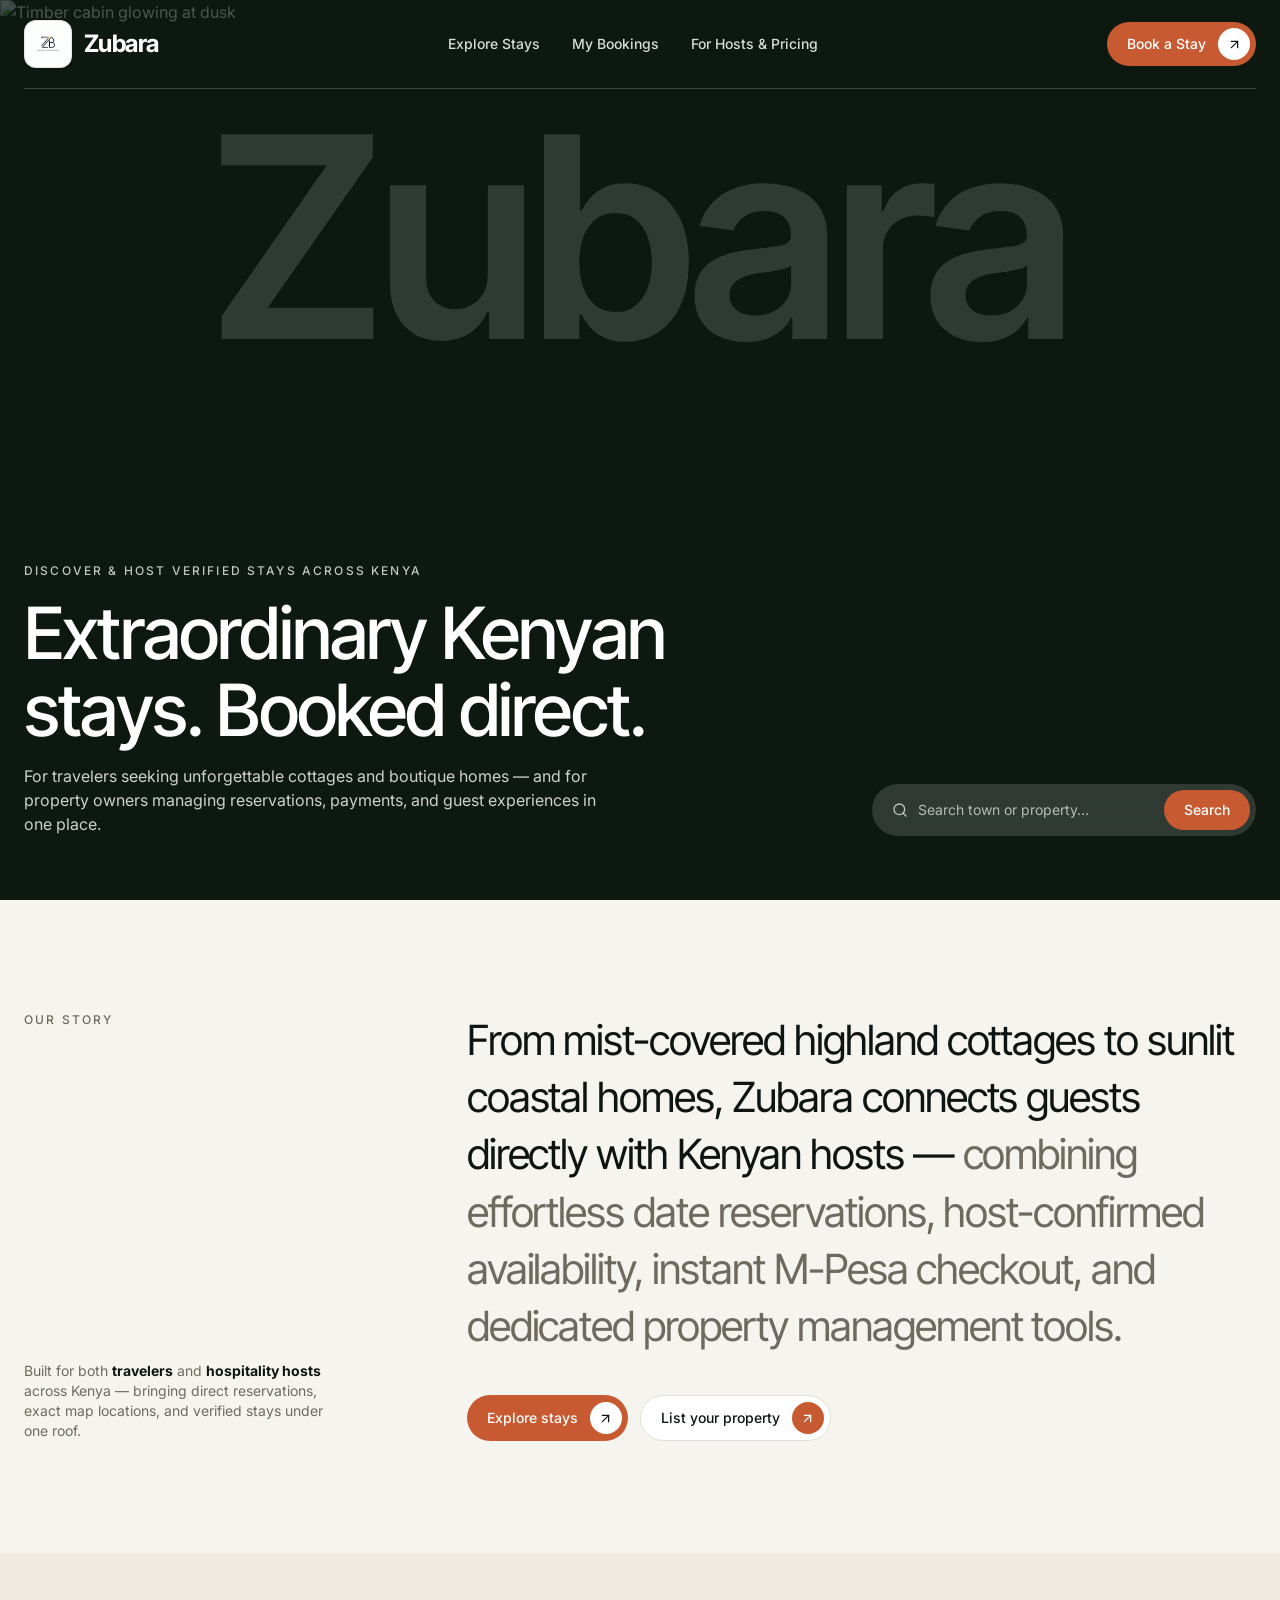
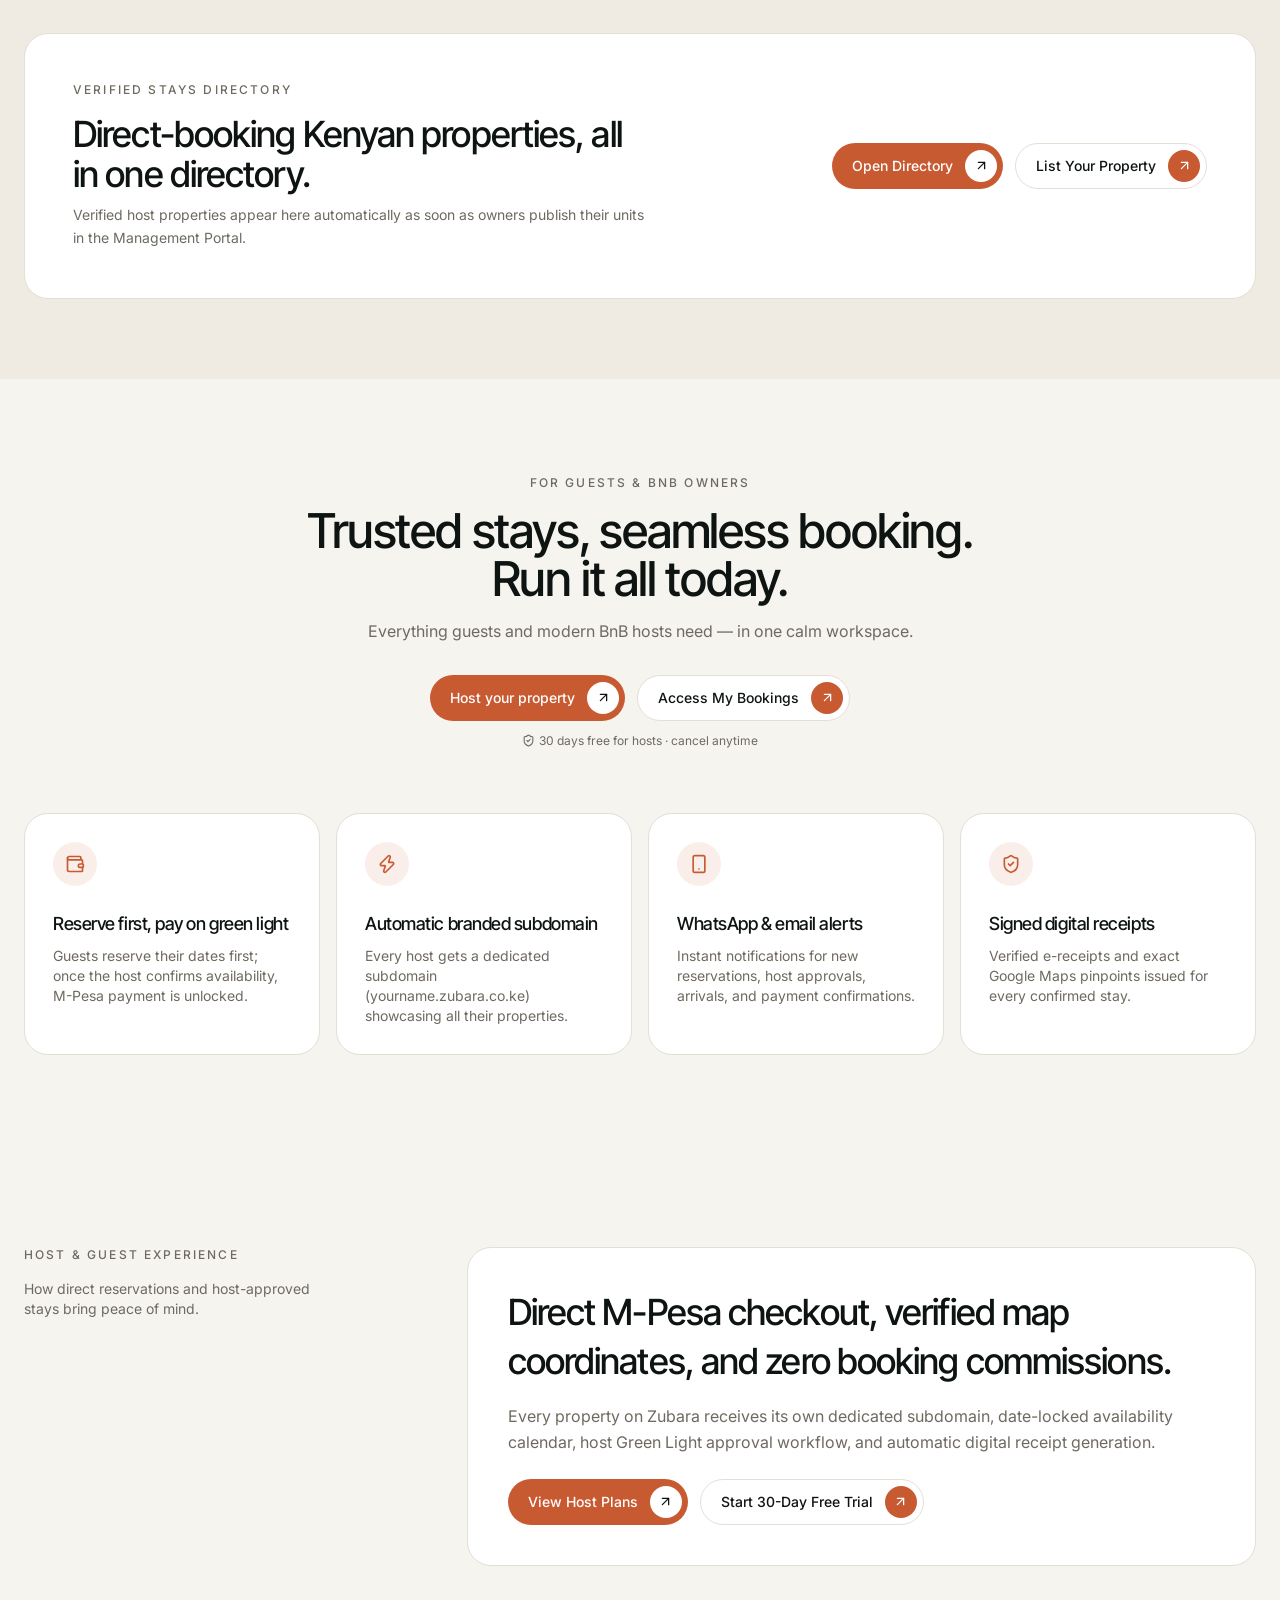
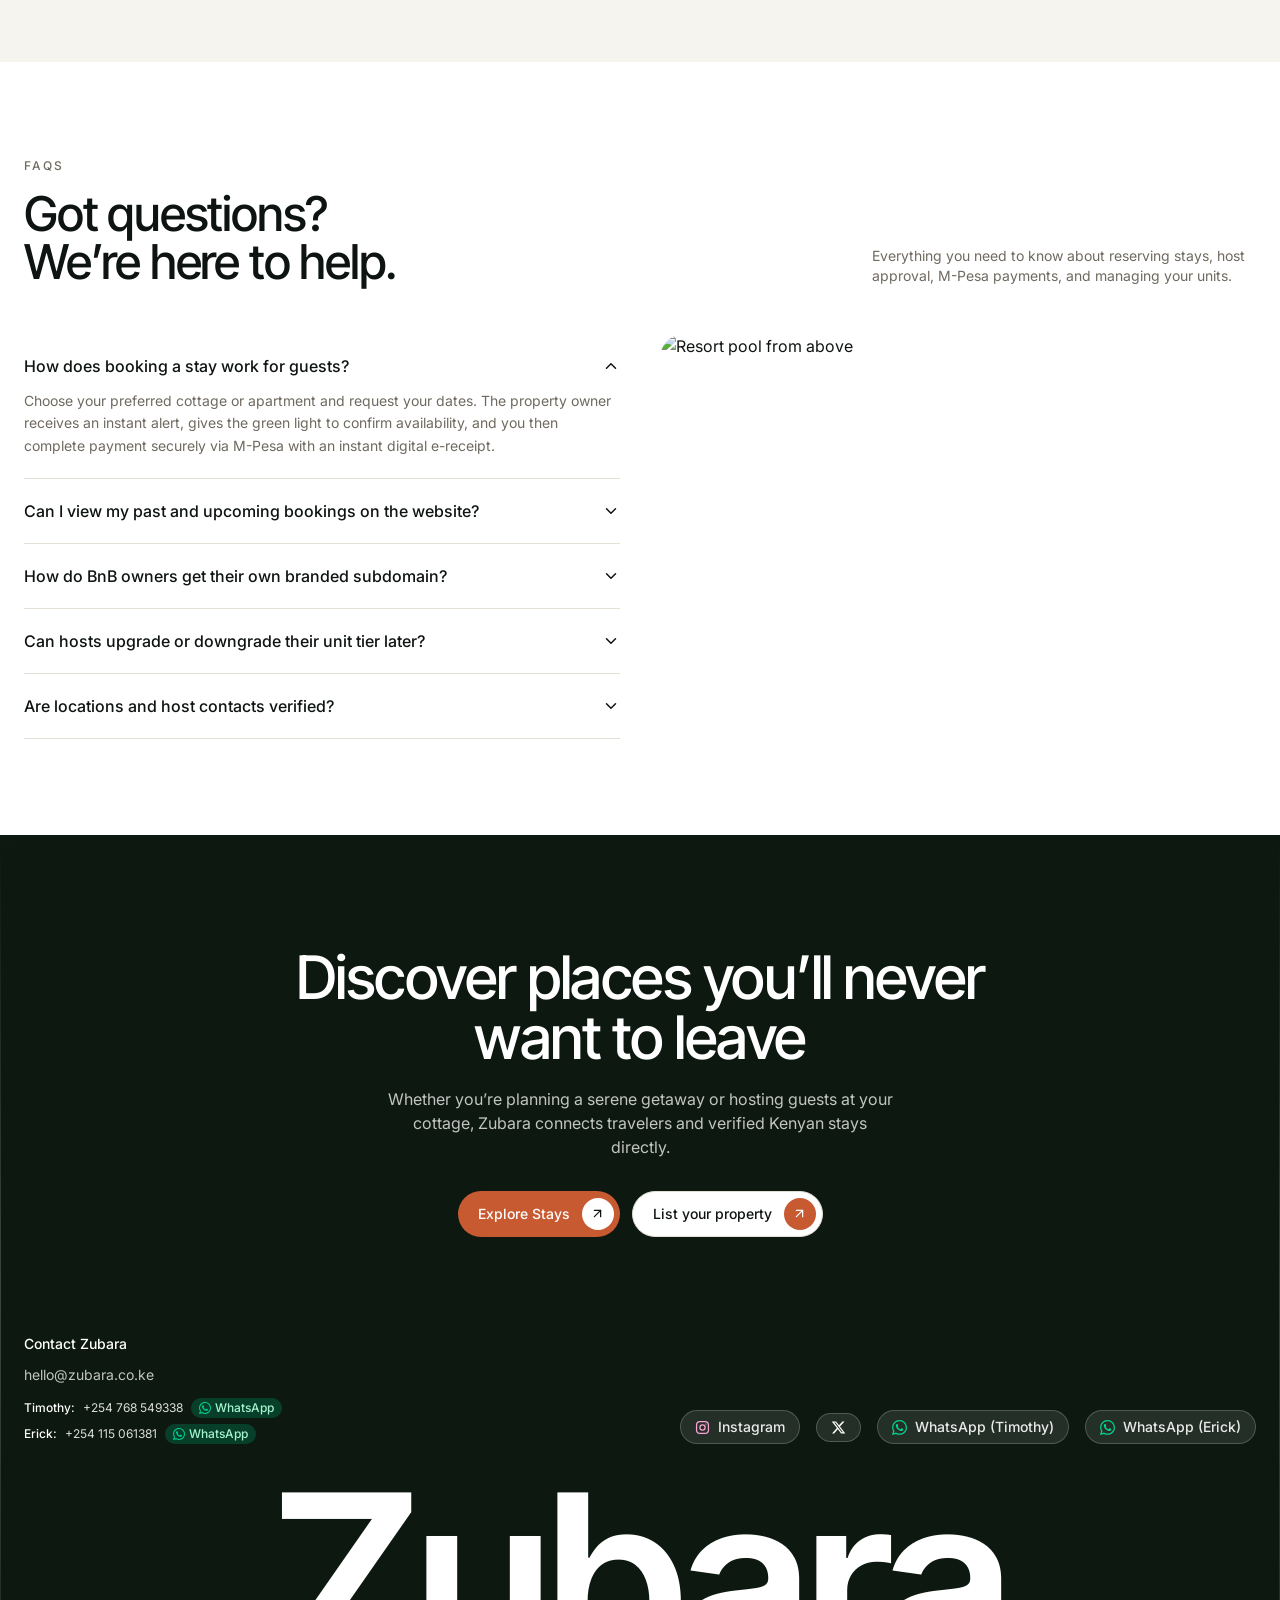
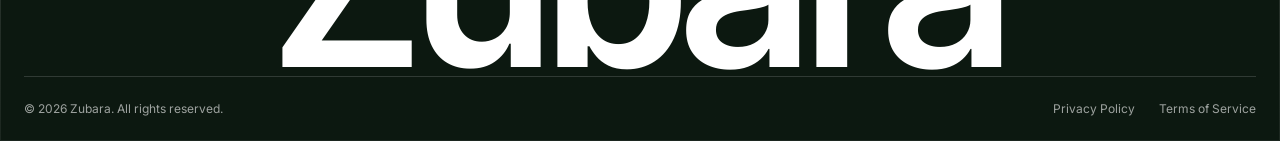
==== directory/index.html @ 85de8c10 "chore(deploy): add email OTP password reset flow" ====
<!doctype html>
<html lang="en">
  <head>
    <meta charset="UTF-8" />
    <meta name="viewport" content="width=device-width, initial-scale=1.0" />
    <title>Kenyan Stays Directory — Verified Direct-Booking BnBs on Zubara</title>
    <meta name="description" content="Browse verified cottages, villas, and serviced apartments across Kenya and book directly with hosts via M-Pesa." />
    <link rel="canonical" href="https://zubara.co.ke/directory" />
    <meta property="og:type" content="website" />
    <meta property="og:site_name" content="Zubara" />
    <meta property="og:title" content="Kenyan Stays Directory — Verified Direct-Booking BnBs on Zubara" />
    <meta property="og:description" content="Browse verified cottages, villas, and serviced apartments across Kenya and book directly with hosts via M-Pesa." />
    <meta property="og:url" content="https://zubara.co.ke/directory" />
    <meta property="og:image" content="https://zubara.co.ke/zubara-logo.jpg" />
    <meta name="twitter:card" content="summary_large_image" />
    <meta name="twitter:title" content="Kenyan Stays Directory — Verified Direct-Booking BnBs on Zubara" />
    <meta name="twitter:description" content="Browse verified cottages, villas, and serviced apartments across Kenya and book directly with hosts via M-Pesa." />
    <meta name="twitter:image" content="https://zubara.co.ke/zubara-logo.jpg" />
    <script type="application/ld+json">{"@context":"https://schema.org","@graph":[{"@type":"Organization","@id":"https://zubara.co.ke/#organization","name":"Zubara","url":"https://zubara.co.ke","logo":"https://zubara.co.ke/zubara-logo.jpg","email":"hello@zubara.co.ke","areaServed":{"@type":"Country","name":"Kenya"},"sameAs":["https://www.instagram.com/zubaraproperty/","https://x.com/zubaraproperty"]},{"@type":"SoftwareApplication","name":"Zubara","applicationCategory":"BusinessApplication","operatingSystem":"Web","url":"https://zubara.co.ke","description":"Direct-booking website builder, M-Pesa payment reconciliation, and property management platform for Kenyan BnBs and short-stay hosts.","offers":{"@type":"Offer","priceCurrency":"KES","price":"0","description":"30-day free trial; unit-banded KES subscriptions thereafter."}}]}</script>
    <link rel="icon" type="image/svg+xml" href="/favicon.svg?v=3" />
    <link rel="icon" type="image/jpeg" href="/zubara-logo.jpg?v=3" />
    <link rel="shortcut icon" href="/favicon.ico?v=3" />
    <link rel="apple-touch-icon" href="/zubara-logo.jpg?v=3" />
    <script type="module" crossorigin src="/assets/index-CfBrZChF.js"></script>
    <link rel="stylesheet" crossorigin href="/assets/index-BLuEWuDk.css">
  </head>
  <body>
    <div id="root"><link rel="preload" as="image" href="https://images.unsplash.com/photo-1771526087519-ae6e37449c20?auto=format&amp;fit=crop&amp;w=1400&amp;q=80"/><div><header class="sticky top-0 z-30 border-b border-line bg-paper/95 backdrop-blur"><div class="mx-auto flex max-w-7xl items-center justify-between gap-3 px-4 py-3.5 sm:px-6 sm:py-5"><button class="flex shrink-0 items-center gap-2.5 sm:gap-3 whitespace-nowrap font-display font-bold tracking-tight text-ink"><img src="[data-uri]" alt="Zubara" class="h-9 w-9 sm:h-12 sm:w-12 shrink-0 rounded-xl border border-black/10 bg-white object-contain p-0.5 sm:p-1 shadow-sm"/><span class="text-lg sm:text-2xl font-bold tracking-tight">Zubara</span></button><nav class="hidden md:flex items-center gap-8 text-sm font-medium"><button class="opacity-85 transition hover:opacity-100">Explore Stays</button><button class="opacity-85 transition hover:opacity-100">My Bookings</button><button class="opacity-85 transition hover:opacity-100">For Hosts &amp; Pricing</button></nav><div class="flex items-center gap-2"><button class="group inline-flex shrink-0 items-center gap-2.5 whitespace-nowrap rounded-full py-1.5 pl-4 pr-1.5 text-xs font-medium transition hover:-translate-y-0.5 hover:shadow-lg sm:gap-3 sm:pl-5 sm:text-sm bg-clay text-white ">Book a Stay<span class="grid size-7 shrink-0 place-items-center rounded-full transition group-hover:rotate-45 sm:size-8 bg-white text-ink"><svg xmlns="http://www.w3.org/2000/svg" width="15" height="15" viewBox="0 0 24 24" fill="none" stroke="currentColor" stroke-width="2" stroke-linecap="round" stroke-linejoin="round" class="lucide lucide-arrow-up-right" aria-hidden="true"><path d="M7 7h10v10"></path><path d="M7 17 17 7"></path></svg></span></button><button type="button" aria-label="Open navigation menu" aria-expanded="false" class="grid size-9 place-items-center rounded-full border transition md:hidden border-line bg-white text-ink"><svg xmlns="http://www.w3.org/2000/svg" width="18" height="18" viewBox="0 0 24 24" fill="none" stroke="currentColor" stroke-width="2" stroke-linecap="round" stroke-linejoin="round" class="lucide lucide-menu" aria-hidden="true"><path d="M4 5h16"></path><path d="M4 12h16"></path><path d="M4 19h16"></path></svg></button></div></div></header><section class="mx-auto max-w-7xl px-4 pb-10 pt-10 sm:px-6 sm:pt-16"><p class="mb-3 sm:mb-4 text-[11px] sm:text-xs font-medium uppercase tracking-[0.18em] text-muted ">Directory</p><div class="flex flex-col justify-between gap-4 sm:gap-6 md:flex-row md:items-end"><h1 class="text-3xl font-medium sm:text-5xl md:text-6xl">Verified stays<br/>across Kenya</h1><p class="max-w-sm text-sm text-muted">Browse verified cottages, villas, and apartments. Reserve your dates, get the host’s green light, and pay directly via M-Pesa.</p></div><div class="mt-8 sm:mt-10 flex flex-col gap-3 rounded-2xl border border-line bg-white p-3 md:flex-row md:items-center md:rounded-full md:p-2"><div class="flex flex-1 items-center gap-2 px-2 sm:px-4"><svg xmlns="http://www.w3.org/2000/svg" width="16" height="16" viewBox="0 0 24 24" fill="none" stroke="currentColor" stroke-width="2" stroke-linecap="round" stroke-linejoin="round" class="lucide lucide-search shrink-0 text-muted" aria-hidden="true"><path d="m21 21-4.34-4.34"></path><circle cx="11" cy="11" r="8"></circle></svg><input placeholder="Search by property name or town…" class="w-full py-1.5 text-sm focus:outline-none" value=""/></div><div class="flex flex-wrap gap-1.5 border-t border-line pt-2.5 md:border-t-0 md:pt-0"><button class="rounded-full px-3.5 py-1.5 text-xs sm:text-sm transition bg-ink text-white">All</button><button class="rounded-full px-3.5 py-1.5 text-xs sm:text-sm transition bg-sand/50 hover:bg-sand">Coast</button><button class="rounded-full px-3.5 py-1.5 text-xs sm:text-sm transition bg-sand/50 hover:bg-sand">Mountain</button><button class="rounded-full px-3.5 py-1.5 text-xs sm:text-sm transition bg-sand/50 hover:bg-sand">City</button><button class="rounded-full px-3.5 py-1.5 text-xs sm:text-sm transition bg-sand/50 hover:bg-sand">Lake</button></div></div><p class="mt-6 sm:mt-8 text-sm text-muted">Loading verified properties…</p><div class="mt-4 grid gap-x-5 gap-y-8 sm:grid-cols-2 lg:grid-cols-4"></div></section><div class="mt-12 sm:mt-16"><footer class="relative overflow-hidden bg-forest text-white"><img src="https://images.unsplash.com/photo-1771526087519-ae6e37449c20?auto=format&amp;fit=crop&amp;w=1400&amp;q=80" alt="" class="absolute inset-0 size-full object-cover opacity-45"/><div class="absolute inset-0 bg-gradient-to-b from-forest via-forest/40 to-forest/80"></div><div class="relative mx-auto max-w-7xl px-4 pt-16 sm:px-6 sm:pt-28"><div class="mx-auto max-w-3xl text-center"><h2 class="text-3xl font-medium sm:text-4xl md:text-6xl">Discover places you’ll never want to leave</h2><p class="mx-auto mt-4 sm:mt-5 max-w-lg text-sm sm:text-base text-white/75">Whether you’re planning a serene getaway or hosting guests at your cottage, Zubara connects travelers and verified Kenyan stays directly.</p><div class="mt-7 sm:mt-8 flex flex-wrap justify-center gap-3"><button class="group inline-flex shrink-0 items-center gap-2.5 whitespace-nowrap rounded-full py-1.5 pl-4 pr-1.5 text-xs font-medium transition hover:-translate-y-0.5 hover:shadow-lg sm:gap-3 sm:pl-5 sm:text-sm bg-clay text-white ">Explore Stays<span class="grid size-7 shrink-0 place-items-center rounded-full transition group-hover:rotate-45 sm:size-8 bg-white text-ink"><svg xmlns="http://www.w3.org/2000/svg" width="15" height="15" viewBox="0 0 24 24" fill="none" stroke="currentColor" stroke-width="2" stroke-linecap="round" stroke-linejoin="round" class="lucide lucide-arrow-up-right" aria-hidden="true"><path d="M7 7h10v10"></path><path d="M7 17 17 7"></path></svg></span></button><button class="group inline-flex shrink-0 items-center gap-2.5 whitespace-nowrap rounded-full py-1.5 pl-4 pr-1.5 text-xs font-medium transition hover:-translate-y-0.5 hover:shadow-lg sm:gap-3 sm:pl-5 sm:text-sm bg-white text-ink border border-line ">List your property<span class="grid size-7 shrink-0 place-items-center rounded-full transition group-hover:rotate-45 sm:size-8 bg-clay text-white"><svg xmlns="http://www.w3.org/2000/svg" width="15" height="15" viewBox="0 0 24 24" fill="none" stroke="currentColor" stroke-width="2" stroke-linecap="round" stroke-linejoin="round" class="lucide lucide-arrow-up-right" aria-hidden="true"><path d="M7 7h10v10"></path><path d="M7 17 17 7"></path></svg></span></button></div></div><div class="relative z-10 mt-14 sm:mt-24 flex flex-col justify-between gap-6 text-sm text-white/75 md:flex-row md:items-end"><div class="space-y-2 leading-relaxed"><p class="font-medium text-white">Contact Zubara</p><p><a href="mailto:hello@zubara.co.ke" class="hover:text-white underline-offset-4 hover:underline">hello@zubara.co.ke</a></p><div class="flex flex-col gap-1.5 pt-1 text-xs text-white/85"><div class="flex flex-wrap items-center gap-2"><span class="font-medium text-white">Timothy:</span><a href="tel:+254768549338" class="hover:text-white underline-offset-4 hover:underline">+254 768 549338</a><a href="https://wa.me/254768549338?text=Hello%20Timothy!%20I%20am%20reaching%20out%20regarding%20Zubara." target="_blank" rel="noopener noreferrer" class="inline-flex items-center gap-1 rounded-full bg-emerald-600/30 px-2 py-0.5 text-xs font-medium text-emerald-200 transition hover:bg-emerald-600 hover:text-white" title="WhatsApp Timothy"><svg width="12" height="12" viewBox="0 0 24 24" fill="currentColor" aria-hidden="true" class="shrink-0 text-emerald-400"><path d="M20.52 3.48A11.82 11.82 0 0 0 12.06 0C5.52 0 .2 5.32.2 11.86c0 2.09.55 4.13 1.59 5.93L0 24l6.37-1.67a11.83 11.83 0 0 0 5.68 1.45h.01c6.54 0 11.86-5.32 11.86-11.86 0-3.17-1.23-6.15-3.4-8.44ZM12.06 21.78h-.01a9.86 9.86 0 0 1-5.03-1.38l-.36-.21-3.78.99 1.01-3.68-.24-.38a9.84 9.84 0 0 1-1.51-5.26C2.14 6.42 6.59 1.97 12.06 1.97c2.65 0 5.14 1.03 7.01 2.9a9.84 9.84 0 0 1 2.9 7.01c0 5.46-4.45 9.9-9.91 9.9Zm5.43-7.42c-.3-.15-1.76-.87-2.03-.97-.27-.1-.47-.15-.67.15-.2.3-.77.97-.94 1.17-.17.2-.35.22-.65.07-.3-.15-1.26-.46-2.4-1.48-.89-.79-1.48-1.77-1.66-2.07-.17-.3-.02-.46.13-.61.13-.13.3-.35.45-.52.15-.17.2-.3.3-.5.1-.2.05-.37-.02-.52-.08-.15-.67-1.62-.92-2.21-.24-.58-.49-.5-.67-.51h-.57c-.2 0-.52.07-.79.37-.27.3-1.04 1.02-1.04 2.48s1.07 2.88 1.21 3.08c.15.2 2.1 3.2 5.08 4.49.71.31 1.26.49 1.69.63.71.23 1.36.2 1.87.12.57-.09 1.76-.72 2.01-1.41.25-.69.25-1.29.17-1.41-.07-.12-.27-.2-.57-.35Z"></path></svg>WhatsApp</a></div><div class="flex flex-wrap items-center gap-2"><span class="font-medium text-white">Erick:</span><a href="tel:+254115061381" class="hover:text-white underline-offset-4 hover:underline">+254 115 061381</a><a href="https://wa.me/254115061381?text=Hello%20Erick!%20I%20am%20reaching%20out%20regarding%20Zubara." target="_blank" rel="noopener noreferrer" class="inline-flex items-center gap-1 rounded-full bg-emerald-600/30 px-2 py-0.5 text-xs font-medium text-emerald-200 transition hover:bg-emerald-600 hover:text-white" title="WhatsApp Erick"><svg width="12" height="12" viewBox="0 0 24 24" fill="currentColor" aria-hidden="true" class="shrink-0 text-emerald-400"><path d="M20.52 3.48A11.82 11.82 0 0 0 12.06 0C5.52 0 .2 5.32.2 11.86c0 2.09.55 4.13 1.59 5.93L0 24l6.37-1.67a11.83 11.83 0 0 0 5.68 1.45h.01c6.54 0 11.86-5.32 11.86-11.86 0-3.17-1.23-6.15-3.4-8.44ZM12.06 21.78h-.01a9.86 9.86 0 0 1-5.03-1.38l-.36-.21-3.78.99 1.01-3.68-.24-.38a9.84 9.84 0 0 1-1.51-5.26C2.14 6.42 6.59 1.97 12.06 1.97c2.65 0 5.14 1.03 7.01 2.9a9.84 9.84 0 0 1 2.9 7.01c0 5.46-4.45 9.9-9.91 9.9Zm5.43-7.42c-.3-.15-1.76-.87-2.03-.97-.27-.1-.47-.15-.67.15-.2.3-.77.97-.94 1.17-.17.2-.35.22-.65.07-.3-.15-1.26-.46-2.4-1.48-.89-.79-1.48-1.77-1.66-2.07-.17-.3-.02-.46.13-.61.13-.13.3-.35.45-.52.15-.17.2-.3.3-.5.1-.2.05-.37-.02-.52-.08-.15-.67-1.62-.92-2.21-.24-.58-.49-.5-.67-.51h-.57c-.2 0-.52.07-.79.37-.27.3-1.04 1.02-1.04 2.48s1.07 2.88 1.21 3.08c.15.2 2.1 3.2 5.08 4.49.71.31 1.26.49 1.69.63.71.23 1.36.2 1.87.12.57-.09 1.76-.72 2.01-1.41.25-.69.25-1.29.17-1.41-.07-.12-.27-.2-.57-.35Z"></path></svg>WhatsApp</a></div></div></div><div class="flex flex-wrap items-center gap-2.5 sm:gap-4"><a href="https://www.instagram.com/zubaraproperty/" target="_blank" rel="noopener noreferrer" aria-label="Instagram" title="Instagram" class="relative z-10 inline-flex cursor-pointer items-center gap-2 rounded-full border border-white/20 bg-white/10 px-3.5 py-1.5 text-xs sm:text-sm font-medium text-white/90 transition hover:border-white/40 hover:bg-white/20 hover:text-white"><svg width="15" height="15" viewBox="0 0 24 24" fill="none" stroke="currentColor" stroke-width="2" stroke-linecap="round" stroke-linejoin="round" aria-hidden="true" class="shrink-0 text-pink-300"><rect x="2.5" y="2.5" width="19" height="19" rx="5.5"></rect><circle cx="12" cy="12" r="4.2"></circle><circle cx="17.5" cy="6.5" r="1" fill="currentColor" stroke="none"></circle></svg>Instagram</a><a href="https://x.com/zubaraBNB" target="_blank" rel="noopener noreferrer" aria-label="X" title="X" class="relative z-10 inline-flex cursor-pointer items-center gap-2 rounded-full border border-white/20 bg-white/10 px-3.5 py-1.5 text-xs sm:text-sm font-medium text-white/90 transition hover:border-white/40 hover:bg-white/20 hover:text-white"><svg width="15" height="15" viewBox="0 0 24 24" fill="currentColor" aria-hidden="true" class="shrink-0 text-white"><path d="M18.244 2.25h3.308l-7.227 8.26 8.502 11.24H16.17l-5.214-6.817L4.99 21.75H1.68l7.73-8.835L1.254 2.25H8.08l4.713 6.231zm-1.161 17.52h1.833L7.084 4.126H5.117z"></path></svg></a><a href="https://wa.me/254768549338?text=Hello%20Timothy!%20I%20would%20like%20to%20enquire%20about%20Zubara%20stays%20and%20property%20management%20services." target="_blank" rel="noopener noreferrer" aria-label="WhatsApp (Timothy)" title="WhatsApp (Timothy)" class="relative z-10 inline-flex cursor-pointer items-center gap-2 rounded-full border border-white/20 bg-white/10 px-3.5 py-1.5 text-xs sm:text-sm font-medium text-white/90 transition hover:border-white/40 hover:bg-white/20 hover:text-white"><svg width="15" height="15" viewBox="0 0 24 24" fill="currentColor" aria-hidden="true" class="shrink-0 text-emerald-400"><path d="M20.52 3.48A11.82 11.82 0 0 0 12.06 0C5.52 0 .2 5.32.2 11.86c0 2.09.55 4.13 1.59 5.93L0 24l6.37-1.67a11.83 11.83 0 0 0 5.68 1.45h.01c6.54 0 11.86-5.32 11.86-11.86 0-3.17-1.23-6.15-3.4-8.44ZM12.06 21.78h-.01a9.86 9.86 0 0 1-5.03-1.38l-.36-.21-3.78.99 1.01-3.68-.24-.38a9.84 9.84 0 0 1-1.51-5.26C2.14 6.42 6.59 1.97 12.06 1.97c2.65 0 5.14 1.03 7.01 2.9a9.84 9.84 0 0 1 2.9 7.01c0 5.46-4.45 9.9-9.91 9.9Zm5.43-7.42c-.3-.15-1.76-.87-2.03-.97-.27-.1-.47-.15-.67.15-.2.3-.77.97-.94 1.17-.17.2-.35.22-.65.07-.3-.15-1.26-.46-2.4-1.48-.89-.79-1.48-1.77-1.66-2.07-.17-.3-.02-.46.13-.61.13-.13.3-.35.45-.52.15-.17.2-.3.3-.5.1-.2.05-.37-.02-.52-.08-.15-.67-1.62-.92-2.21-.24-.58-.49-.5-.67-.51h-.57c-.2 0-.52.07-.79.37-.27.3-1.04 1.02-1.04 2.48s1.07 2.88 1.21 3.08c.15.2 2.1 3.2 5.08 4.49.71.31 1.26.49 1.69.63.71.23 1.36.2 1.87.12.57-.09 1.76-.72 2.01-1.41.25-.69.25-1.29.17-1.41-.07-.12-.27-.2-.57-.35Z"></path></svg>WhatsApp (Timothy)</a><a href="https://wa.me/254115061381?text=Hello%20Erick!%20I%20would%20like%20to%20enquire%20about%20Zubara%20stays%20and%20property%20management%20services." target="_blank" rel="noopener noreferrer" aria-label="WhatsApp (Erick)" title="WhatsApp (Erick)" class="relative z-10 inline-flex cursor-pointer items-center gap-2 rounded-full border border-white/20 bg-white/10 px-3.5 py-1.5 text-xs sm:text-sm font-medium text-white/90 transition hover:border-white/40 hover:bg-white/20 hover:text-white"><svg width="15" height="15" viewBox="0 0 24 24" fill="currentColor" aria-hidden="true" class="shrink-0 text-emerald-400"><path d="M20.52 3.48A11.82 11.82 0 0 0 12.06 0C5.52 0 .2 5.32.2 11.86c0 2.09.55 4.13 1.59 5.93L0 24l6.37-1.67a11.83 11.83 0 0 0 5.68 1.45h.01c6.54 0 11.86-5.32 11.86-11.86 0-3.17-1.23-6.15-3.4-8.44ZM12.06 21.78h-.01a9.86 9.86 0 0 1-5.03-1.38l-.36-.21-3.78.99 1.01-3.68-.24-.38a9.84 9.84 0 0 1-1.51-5.26C2.14 6.42 6.59 1.97 12.06 1.97c2.65 0 5.14 1.03 7.01 2.9a9.84 9.84 0 0 1 2.9 7.01c0 5.46-4.45 9.9-9.91 9.9Zm5.43-7.42c-.3-.15-1.76-.87-2.03-.97-.27-.1-.47-.15-.67.15-.2.3-.77.97-.94 1.17-.17.2-.35.22-.65.07-.3-.15-1.26-.46-2.4-1.48-.89-.79-1.48-1.77-1.66-2.07-.17-.3-.02-.46.13-.61.13-.13.3-.35.45-.52.15-.17.2-.3.3-.5.1-.2.05-.37-.02-.52-.08-.15-.67-1.62-.92-2.21-.24-.58-.49-.5-.67-.51h-.57c-.2 0-.52.07-.79.37-.27.3-1.04 1.02-1.04 2.48s1.07 2.88 1.21 3.08c.15.2 2.1 3.2 5.08 4.49.71.31 1.26.49 1.69.63.71.23 1.36.2 1.87.12.57-.09 1.76-.72 2.01-1.41.25-.69.25-1.29.17-1.41-.07-.12-.27-.2-.57-.35Z"></path></svg>WhatsApp (Erick)</a></div></div><p aria-hidden="true" class="pointer-events-none mt-8 sm:mt-10 select-none whitespace-nowrap text-center font-display text-[19vw] font-semibold leading-[0.8] tracking-[-0.06em] lg:text-[15rem]">Zubara</p><div class="relative z-10 flex flex-col justify-between gap-3 border-t border-white/15 py-6 text-xs text-white/60 md:flex-row"><span>© 2026 <!-- -->Zubara<!-- -->. All rights reserved.</span><span class="flex gap-6"><button class="hover:text-white underline-offset-4 hover:underline">Privacy Policy</button><button class="hover:text-white underline-offset-4 hover:underline">Terms of Service</button></span></div></div></footer></div></div></div>
  </body>
</html>
---- assets/index-BLuEWuDk.css ----
@import "https://fonts.googleapis.com/css2?family=Inter+Tight:wght@400;500;600;700&family=Inter:wght@400;500;600&family=JetBrains+Mono:wght@500&display=swap";@layer components;@layer properties{@supports (((-webkit-hyphens:none)) and (not (margin-trim:inline))) or ((-moz-orient:inline) and (not (color:rgb(from red r g b)))){*,:before,:after,::backdrop{--tw-translate-x:0;--tw-translate-y:0;--tw-translate-z:0;--tw-rotate-x:initial;--tw-rotate-y:initial;--tw-rotate-z:initial;--tw-skew-x:initial;--tw-skew-y:initial;--tw-pan-x:initial;--tw-pan-y:initial;--tw-pinch-zoom:initial;--tw-space-y-reverse:0;--tw-divide-y-reverse:0;--tw-border-style:solid;--tw-gradient-position:initial;--tw-gradient-from:#0000;--tw-gradient-via:#0000;--tw-gradient-to:#0000;--tw-gradient-stops:initial;--tw-gradient-via-stops:initial;--tw-gradient-from-position:0%;--tw-gradient-via-position:50%;--tw-gradient-to-position:100%;--tw-leading:initial;--tw-font-weight:initial;--tw-tracking:initial;--tw-shadow:0 0 #0000;--tw-shadow-color:initial;--tw-shadow-alpha:100%;--tw-inset-shadow:0 0 #0000;--tw-inset-shadow-color:initial;--tw-inset-shadow-alpha:100%;--tw-ring-color:initial;--tw-ring-shadow:0 0 #0000;--tw-inset-ring-color:initial;--tw-inset-ring-shadow:0 0 #0000;--tw-ring-inset:initial;--tw-ring-offset-width:0px;--tw-ring-offset-color:#fff;--tw-ring-offset-shadow:0 0 #0000;--tw-blur:initial;--tw-brightness:initial;--tw-contrast:initial;--tw-grayscale:initial;--tw-hue-rotate:initial;--tw-invert:initial;--tw-opacity:initial;--tw-saturate:initial;--tw-sepia:initial;--tw-drop-shadow:initial;--tw-drop-shadow-color:initial;--tw-drop-shadow-alpha:100%;--tw-drop-shadow-size:initial;--tw-backdrop-blur:initial;--tw-backdrop-brightness:initial;--tw-backdrop-contrast:initial;--tw-backdrop-grayscale:initial;--tw-backdrop-hue-rotate:initial;--tw-backdrop-invert:initial;--tw-backdrop-opacity:initial;--tw-backdrop-saturate:initial;--tw-backdrop-sepia:initial;--tw-duration:initial;--tw-ease:initial;--tw-scale-x:1;--tw-scale-y:1;--tw-scale-z:1}}}@layer theme{:root,:host{--font-sans:"Inter", ui-sans-serif, system-ui, sans-serif;--font-mono:"JetBrains Mono", ui-monospace, monospace;--color-emerald-50:oklch(97.9% .021 166.113);--color-emerald-100:oklch(95% .052 163.051);--color-emerald-200:oklch(90.5% .093 164.15);--color-emerald-300:oklch(84.5% .143 164.978);--color-emerald-400:oklch(76.5% .177 163.223);--color-emerald-500:oklch(69.6% .17 162.48);--color-emerald-600:oklch(59.6% .145 163.225);--color-emerald-700:oklch(50.8% .118 165.612);--color-emerald-800:oklch(43.2% .095 166.913);--color-emerald-900:oklch(37.8% .077 168.94);--color-pink-300:oklch(82.3% .12 346.018);--color-black:#000;--color-white:#fff;--spacing:.25rem;--container-xs:20rem;--container-sm:24rem;--container-md:28rem;--container-lg:32rem;--container-xl:36rem;--container-2xl:42rem;--container-3xl:48rem;--container-4xl:56rem;--container-6xl:72rem;--container-7xl:80rem;--text-xs:.75rem;--text-xs--line-height:calc(1 / .75);--text-sm:.875rem;--text-sm--line-height:calc(1.25 / .875);--text-base:1rem;--text-base--line-height:calc(1.5 / 1);--text-lg:1.125rem;--text-lg--line-height:calc(1.75 / 1.125);--text-xl:1.25rem;--text-xl--line-height:calc(1.75 / 1.25);--text-2xl:1.5rem;--text-2xl--line-height:calc(2 / 1.5);--text-3xl:1.875rem;--text-3xl--line-height:calc(2.25 / 1.875);--text-4xl:2.25rem;--text-4xl--line-height:calc(2.5 / 2.25);--text-5xl:3rem;--text-5xl--line-height:1;--text-6xl:3.75rem;--text-6xl--line-height:1;--text-7xl:4.5rem;--text-7xl--line-height:1;--font-weight-normal:400;--font-weight-medium:500;--font-weight-semibold:600;--font-weight-bold:700;--tracking-tight:-.025em;--tracking-wider:.05em;--tracking-widest:.1em;--leading-snug:1.375;--leading-relaxed:1.625;--radius-md:.375rem;--radius-xl:.75rem;--radius-2xl:1rem;--radius-3xl:1.5rem;--ease-out:cubic-bezier(0, 0, .2, 1);--animate-spin:spin 1s linear infinite;--blur-xs:4px;--blur-md:12px;--default-transition-duration:.15s;--default-transition-timing-function:cubic-bezier(.4, 0, .2, 1);--default-font-family:var(--font-sans);--default-mono-font-family:var(--font-mono);--font-display:"Inter Tight", "Inter", sans-serif;--color-ink:#0e1411;--color-forest:#0c1810;--color-paper:#f6f4ef;--color-sand:#ece7dd;--color-line:#e4dfd5;--color-muted:#6f6a60;--color-clay:#c85a32;--color-amber:#d4902a}}@layer base{*,:after,:before,::backdrop{box-sizing:border-box;border:0 solid;margin:0;padding:0}::file-selector-button{box-sizing:border-box;border:0 solid;margin:0;padding:0}html,:host{-webkit-text-size-adjust:100%;tab-size:4;line-height:1.5;font-family:var(--default-font-family,ui-sans-serif, system-ui, sans-serif, "Apple Color Emoji", "Segoe UI Emoji", "Segoe UI Symbol", "Noto Color Emoji");font-feature-settings:var(--default-font-feature-settings,normal);font-variation-settings:var(--default-font-variation-settings,normal);-webkit-tap-highlight-color:transparent}hr{height:0;color:inherit;border-top-width:1px}abbr:where([title]){-webkit-text-decoration:underline dotted;text-decoration:underline dotted}h1,h2,h3,h4,h5,h6{font-size:inherit;font-weight:inherit}a{color:inherit;-webkit-text-decoration:inherit;-webkit-text-decoration:inherit;-webkit-text-decoration:inherit;-webkit-text-decoration:inherit;text-decoration:inherit}b,strong{font-weight:bolder}code,kbd,samp,pre{font-family:var(--default-mono-font-family,ui-monospace, SFMono-Regular, Menlo, Monaco, Consolas, "Liberation Mono", "Courier New", monospace);font-feature-settings:var(--default-mono-font-feature-settings,normal);font-variation-settings:var(--default-mono-font-variation-settings,normal);font-size:1em}small{font-size:80%}sub,sup{vertical-align:baseline;font-size:75%;line-height:0;position:relative}sub{bottom:-.25em}sup{top:-.5em}table{text-indent:0;border-color:inherit;border-collapse:collapse}:-moz-focusring{outline:auto}progress{vertical-align:baseline}summary{display:list-item}ol,ul,menu{list-style:none}img,svg,video,canvas,audio,iframe,embed,object{vertical-align:middle;display:block}img,video{max-width:100%;height:auto}button,input,select,optgroup,textarea{font:inherit;font-feature-settings:inherit;font-variation-settings:inherit;letter-spacing:inherit;color:inherit;opacity:1;background-color:#0000;border-radius:0}::file-selector-button{font:inherit;font-feature-settings:inherit;font-variation-settings:inherit;letter-spacing:inherit;color:inherit;opacity:1;background-color:#0000;border-radius:0}:where(select:is([multiple],[size])) optgroup{font-weight:bolder}:where(select:is([multiple],[size])) optgroup option{padding-inline-start:20px}::file-selector-button{margin-inline-end:4px}::placeholder{opacity:1}@supports (not ((-webkit-appearance:-apple-pay-button))) or (contain-intrinsic-size:1px){::placeholder{color:currentColor}@supports (color:color-mix(in lab, red, red)){::placeholder{color:color-mix(in oklab, currentcolor 50%, transparent)}}}textarea{resize:vertical}::-webkit-search-decoration{-webkit-appearance:none}::-webkit-date-and-time-value{min-height:1lh;text-align:inherit}::-webkit-datetime-edit{display:inline-flex}::-webkit-datetime-edit-fields-wrapper{padding:0}::-webkit-datetime-edit{padding-block:0}::-webkit-datetime-edit-year-field{padding-block:0}::-webkit-datetime-edit-month-field{padding-block:0}::-webkit-datetime-edit-day-field{padding-block:0}::-webkit-datetime-edit-hour-field{padding-block:0}::-webkit-datetime-edit-minute-field{padding-block:0}::-webkit-datetime-edit-second-field{padding-block:0}::-webkit-datetime-edit-millisecond-field{padding-block:0}::-webkit-datetime-edit-meridiem-field{padding-block:0}::-webkit-calendar-picker-indicator{line-height:1}:-moz-ui-invalid{box-shadow:none}button,input:where([type=button],[type=reset],[type=submit]){appearance:button}::file-selector-button{appearance:button}::-webkit-inner-spin-button{height:auto}::-webkit-outer-spin-button{height:auto}[hidden]:where(:not([hidden=until-found])){display:none!important}}@layer utilities{.pointer-events-none{pointer-events:none}.absolute{position:absolute}.fixed{position:fixed}.relative{position:relative}.static{position:static}.sticky{position:sticky}.inset-0{inset:calc(var(--spacing) * 0)}.inset-x-0{inset-inline:calc(var(--spacing) * 0)}.inset-x-5{inset-inline:calc(var(--spacing) * 5)}.inset-x-6{inset-inline:calc(var(--spacing) * 6)}.start{inset-inline-start:var(--spacing)}.end{inset-inline-end:var(--spacing)}.top-0{top:calc(var(--spacing) * 0)}.top-1\/2{top:50%}.top-3{top:calc(var(--spacing) * 3)}.top-20{top:calc(var(--spacing) * 20)}.bottom-5{bottom:calc(var(--spacing) * 5)}.left-3{left:calc(var(--spacing) * 3)}.z-10{z-index:10}.z-30{z-index:30}.z-50{z-index:50}.col-span-2{grid-column:span 2/span 2}.row-span-2{grid-row:span 2/span 2}.mx-auto{margin-inline:auto}.my-3{margin-block:calc(var(--spacing) * 3)}.my-5{margin-block:calc(var(--spacing) * 5)}.my-6{margin-block:calc(var(--spacing) * 6)}.-mt-3{margin-top:calc(var(--spacing) * -3)}.mt-0\.5{margin-top:calc(var(--spacing) * .5)}.mt-1{margin-top:calc(var(--spacing) * 1)}.mt-1\.5{margin-top:calc(var(--spacing) * 1.5)}.mt-2{margin-top:calc(var(--spacing) * 2)}.mt-2\.5{margin-top:calc(var(--spacing) * 2.5)}.mt-3{margin-top:calc(var(--spacing) * 3)}.mt-3\.5{margin-top:calc(var(--spacing) * 3.5)}.mt-4{margin-top:calc(var(--spacing) * 4)}.mt-5{margin-top:calc(var(--spacing) * 5)}.mt-6{margin-top:calc(var(--spacing) * 6)}.mt-7{margin-top:calc(var(--spacing) * 7)}.mt-8{margin-top:calc(var(--spacing) * 8)}.mt-10{margin-top:calc(var(--spacing) * 10)}.mt-12{margin-top:calc(var(--spacing) * 12)}.mt-14{margin-top:calc(var(--spacing) * 14)}.mt-auto{margin-top:auto}.mb-1{margin-bottom:calc(var(--spacing) * 1)}.mb-2{margin-bottom:calc(var(--spacing) * 2)}.mb-3{margin-bottom:calc(var(--spacing) * 3)}.mb-4{margin-bottom:calc(var(--spacing) * 4)}.mb-5{margin-bottom:calc(var(--spacing) * 5)}.mb-8{margin-bottom:calc(var(--spacing) * 8)}.mb-10{margin-bottom:calc(var(--spacing) * 10)}.ml-2{margin-left:calc(var(--spacing) * 2)}.ml-3\.5{margin-left:calc(var(--spacing) * 3.5)}.block{display:block}.contents{display:contents}.flex{display:flex}.grid{display:grid}.hidden{display:none}.inline-flex{display:inline-flex}.aspect-\[4\/3\.4\]{aspect-ratio:4/3.4}.aspect-\[4\/4\.2\]{aspect-ratio:4/4.2}.aspect-\[16\/10\]{aspect-ratio:16/10}.aspect-square{aspect-ratio:1}.size-2{width:calc(var(--spacing) * 2);height:calc(var(--spacing) * 2)}.size-4{width:calc(var(--spacing) * 4);height:calc(var(--spacing) * 4)}.size-7{width:calc(var(--spacing) * 7);height:calc(var(--spacing) * 7)}.size-8{width:calc(var(--spacing) * 8);height:calc(var(--spacing) * 8)}.size-9{width:calc(var(--spacing) * 9);height:calc(var(--spacing) * 9)}.size-10{width:calc(var(--spacing) * 10);height:calc(var(--spacing) * 10)}.size-11{width:calc(var(--spacing) * 11);height:calc(var(--spacing) * 11)}.size-20{width:calc(var(--spacing) * 20);height:calc(var(--spacing) * 20)}.size-28{width:calc(var(--spacing) * 28);height:calc(var(--spacing) * 28)}.size-full{width:100%;height:100%}.h-1{height:calc(var(--spacing) * 1)}.h-1\.5{height:calc(var(--spacing) * 1.5)}.h-4{height:calc(var(--spacing) * 4)}.h-6{height:calc(var(--spacing) * 6)}.h-9{height:calc(var(--spacing) * 9)}.h-44{height:calc(var(--spacing) * 44)}.h-64{height:calc(var(--spacing) * 64)}.h-72{height:calc(var(--spacing) * 72)}.h-\[240px\]{height:240px}.h-\[260px\]{height:260px}.h-\[340px\]{height:340px}.h-fit{height:fit-content}.h-full{height:100%}.h-px{height:1px}.min-h-\[540px\]{min-height:540px}.min-h-\[580px\]{min-height:580px}.min-h-screen{min-height:100vh}.w-1\.5{width:calc(var(--spacing) * 1.5)}.w-6{width:calc(var(--spacing) * 6)}.w-9{width:calc(var(--spacing) * 9)}.w-\[92\%\]{width:92%}.w-\[min\(80vw\,300px\)\]{width:min(80vw,300px)}.w-full{width:100%}.max-w-2xl{max-width:var(--container-2xl)}.max-w-3xl{max-width:var(--container-3xl)}.max-w-4xl{max-width:var(--container-4xl)}.max-w-6xl{max-width:var(--container-6xl)}.max-w-7xl{max-width:var(--container-7xl)}.max-w-lg{max-width:var(--container-lg)}.max-w-md{max-width:var(--container-md)}.max-w-sm{max-width:var(--container-sm)}.max-w-xl{max-width:var(--container-xl)}.max-w-xs{max-width:var(--container-xs)}.min-w-0{min-width:calc(var(--spacing) * 0)}.flex-1{flex:1}.shrink-0{flex-shrink:0}.origin-center{transform-origin:50%}.-translate-y-1\/2{--tw-translate-y:calc(calc(1 / 2 * 100%) * -1);translate:var(--tw-translate-x) var(--tw-translate-y)}.rotate-180{rotate:180deg}.transform{transform:var(--tw-rotate-x,) var(--tw-rotate-y,) var(--tw-rotate-z,) var(--tw-skew-x,) var(--tw-skew-y,)}.animate-spin{animation:var(--animate-spin)}.cursor-grab{cursor:grab}.cursor-pointer{cursor:pointer}.touch-pan-y{--tw-pan-y:pan-y;touch-action:var(--tw-pan-x,) var(--tw-pan-y,) var(--tw-pinch-zoom,)}.list-disc{list-style-type:disc}.grid-cols-1{grid-template-columns:repeat(1,minmax(0,1fr))}.grid-cols-2{grid-template-columns:repeat(2,minmax(0,1fr))}.grid-cols-7{grid-template-columns:repeat(7,minmax(0,1fr))}.grid-rows-2{grid-template-rows:repeat(2,minmax(0,1fr))}.flex-col{flex-direction:column}.flex-wrap{flex-wrap:wrap}.place-items-center{place-items:center}.items-center{align-items:center}.items-end{align-items:flex-end}.items-start{align-items:flex-start}.justify-between{justify-content:space-between}.justify-center{justify-content:center}.justify-end{justify-content:flex-end}.gap-1{gap:calc(var(--spacing) * 1)}.gap-1\.5{gap:calc(var(--spacing) * 1.5)}.gap-2{gap:calc(var(--spacing) * 2)}.gap-2\.5{gap:calc(var(--spacing) * 2.5)}.gap-3{gap:calc(var(--spacing) * 3)}.gap-4{gap:calc(var(--spacing) * 4)}.gap-5{gap:calc(var(--spacing) * 5)}.gap-6{gap:calc(var(--spacing) * 6)}.gap-8{gap:calc(var(--spacing) * 8)}.gap-px{gap:1px}:where(.space-y-1\.5>:not(:last-child)){--tw-space-y-reverse:0;margin-block-start:calc(calc(var(--spacing) * 1.5) * var(--tw-space-y-reverse));margin-block-end:calc(calc(var(--spacing) * 1.5) * calc(1 - var(--tw-space-y-reverse)))}:where(.space-y-2>:not(:last-child)){--tw-space-y-reverse:0;margin-block-start:calc(calc(var(--spacing) * 2) * var(--tw-space-y-reverse));margin-block-end:calc(calc(var(--spacing) * 2) * calc(1 - var(--tw-space-y-reverse)))}:where(.space-y-2\.5>:not(:last-child)){--tw-space-y-reverse:0;margin-block-start:calc(calc(var(--spacing) * 2.5) * var(--tw-space-y-reverse));margin-block-end:calc(calc(var(--spacing) * 2.5) * calc(1 - var(--tw-space-y-reverse)))}:where(.space-y-3>:not(:last-child)){--tw-space-y-reverse:0;margin-block-start:calc(calc(var(--spacing) * 3) * var(--tw-space-y-reverse));margin-block-end:calc(calc(var(--spacing) * 3) * calc(1 - var(--tw-space-y-reverse)))}:where(.space-y-4>:not(:last-child)){--tw-space-y-reverse:0;margin-block-start:calc(calc(var(--spacing) * 4) * var(--tw-space-y-reverse));margin-block-end:calc(calc(var(--spacing) * 4) * calc(1 - var(--tw-space-y-reverse)))}:where(.space-y-5>:not(:last-child)){--tw-space-y-reverse:0;margin-block-start:calc(calc(var(--spacing) * 5) * var(--tw-space-y-reverse));margin-block-end:calc(calc(var(--spacing) * 5) * calc(1 - var(--tw-space-y-reverse)))}:where(.space-y-6>:not(:last-child)){--tw-space-y-reverse:0;margin-block-start:calc(calc(var(--spacing) * 6) * var(--tw-space-y-reverse));margin-block-end:calc(calc(var(--spacing) * 6) * calc(1 - var(--tw-space-y-reverse)))}:where(.space-y-8>:not(:last-child)){--tw-space-y-reverse:0;margin-block-start:calc(calc(var(--spacing) * 8) * var(--tw-space-y-reverse));margin-block-end:calc(calc(var(--spacing) * 8) * calc(1 - var(--tw-space-y-reverse)))}.gap-x-5{column-gap:calc(var(--spacing) * 5)}.gap-y-8{row-gap:calc(var(--spacing) * 8)}:where(.divide-y>:not(:last-child)){--tw-divide-y-reverse:0;border-bottom-style:var(--tw-border-style);border-top-style:var(--tw-border-style);border-top-width:calc(1px * var(--tw-divide-y-reverse));border-bottom-width:calc(1px * calc(1 - var(--tw-divide-y-reverse)))}:where(.divide-line>:not(:last-child)){border-color:var(--color-line)}.self-start{align-self:flex-start}.truncate{text-overflow:ellipsis;white-space:nowrap;overflow:hidden}.overflow-hidden{overflow:hidden}.overflow-x-hidden{overflow-x:hidden}.rounded-2xl{border-radius:var(--radius-2xl)}.rounded-3xl{border-radius:var(--radius-3xl)}.rounded-full{border-radius:3.40282e38px}.rounded-md{border-radius:var(--radius-md)}.rounded-xl{border-radius:var(--radius-xl)}.border{border-style:var(--tw-border-style);border-width:1px}.border-0{border-style:var(--tw-border-style);border-width:0}.border-y{border-block-style:var(--tw-border-style);border-block-width:1px}.border-t{border-top-style:var(--tw-border-style);border-top-width:1px}.border-r{border-right-style:var(--tw-border-style);border-right-width:1px}.border-b{border-bottom-style:var(--tw-border-style);border-bottom-width:1px}.border-dashed{--tw-border-style:dashed;border-style:dashed}.border-amber\/25{border-color:#d4902a40}@supports (color:color-mix(in lab, red, red)){.border-amber\/25{border-color:color-mix(in oklab, var(--color-amber) 25%, transparent)}}.border-amber\/40{border-color:#d4902a66}@supports (color:color-mix(in lab, red, red)){.border-amber\/40{border-color:color-mix(in oklab, var(--color-amber) 40%, transparent)}}.border-black\/10{border-color:#0000001a}@supports (color:color-mix(in lab, red, red)){.border-black\/10{border-color:color-mix(in oklab, var(--color-black) 10%, transparent)}}.border-clay{border-color:var(--color-clay)}.border-clay\/40{border-color:#c85a3266}@supports (color:color-mix(in lab, red, red)){.border-clay\/40{border-color:color-mix(in oklab, var(--color-clay) 40%, transparent)}}.border-emerald-600\/30{border-color:#0097674d}@supports (color:color-mix(in lab, red, red)){.border-emerald-600\/30{border-color:color-mix(in oklab, var(--color-emerald-600) 30%, transparent)}}.border-ink{border-color:var(--color-ink)}.border-line{border-color:var(--color-line)}.border-line\/60{border-color:#e4dfd599}@supports (color:color-mix(in lab, red, red)){.border-line\/60{border-color:color-mix(in oklab, var(--color-line) 60%, transparent)}}.border-white\/15{border-color:#ffffff26}@supports (color:color-mix(in lab, red, red)){.border-white\/15{border-color:color-mix(in oklab, var(--color-white) 15%, transparent)}}.border-white\/20{border-color:#fff3}@supports (color:color-mix(in lab, red, red)){.border-white\/20{border-color:color-mix(in oklab, var(--color-white) 20%, transparent)}}.border-white\/25{border-color:#ffffff40}@supports (color:color-mix(in lab, red, red)){.border-white\/25{border-color:color-mix(in oklab, var(--color-white) 25%, transparent)}}.bg-amber{background-color:var(--color-amber)}.bg-amber\/10{background-color:#d4902a1a}@supports (color:color-mix(in lab, red, red)){.bg-amber\/10{background-color:color-mix(in oklab, var(--color-amber) 10%, transparent)}}.bg-amber\/15{background-color:#d4902a26}@supports (color:color-mix(in lab, red, red)){.bg-amber\/15{background-color:color-mix(in oklab, var(--color-amber) 15%, transparent)}}.bg-black{background-color:var(--color-black)}.bg-black\/25{background-color:#00000040}@supports (color:color-mix(in lab, red, red)){.bg-black\/25{background-color:color-mix(in oklab, var(--color-black) 25%, transparent)}}.bg-black\/60{background-color:#0009}@supports (color:color-mix(in lab, red, red)){.bg-black\/60{background-color:color-mix(in oklab, var(--color-black) 60%, transparent)}}.bg-clay{background-color:var(--color-clay)}.bg-clay\/10{background-color:#c85a321a}@supports (color:color-mix(in lab, red, red)){.bg-clay\/10{background-color:color-mix(in oklab, var(--color-clay) 10%, transparent)}}.bg-emerald-50{background-color:var(--color-emerald-50)}.bg-emerald-100{background-color:var(--color-emerald-100)}.bg-emerald-500\/20{background-color:#00bb7f33}@supports (color:color-mix(in lab, red, red)){.bg-emerald-500\/20{background-color:color-mix(in oklab, var(--color-emerald-500) 20%, transparent)}}.bg-emerald-600{background-color:var(--color-emerald-600)}.bg-emerald-600\/30{background-color:#0097674d}@supports (color:color-mix(in lab, red, red)){.bg-emerald-600\/30{background-color:color-mix(in oklab, var(--color-emerald-600) 30%, transparent)}}.bg-forest{background-color:var(--color-forest)}.bg-forest\/95{background-color:#0c1810f2}@supports (color:color-mix(in lab, red, red)){.bg-forest\/95{background-color:color-mix(in oklab, var(--color-forest) 95%, transparent)}}.bg-ink{background-color:var(--color-ink)}.bg-line{background-color:var(--color-line)}.bg-paper\/95{background-color:#f6f4eff2}@supports (color:color-mix(in lab, red, red)){.bg-paper\/95{background-color:color-mix(in oklab, var(--color-paper) 95%, transparent)}}.bg-sand{background-color:var(--color-sand)}.bg-sand\/20{background-color:#ece7dd33}@supports (color:color-mix(in lab, red, red)){.bg-sand\/20{background-color:color-mix(in oklab, var(--color-sand) 20%, transparent)}}.bg-sand\/30{background-color:#ece7dd4d}@supports (color:color-mix(in lab, red, red)){.bg-sand\/30{background-color:color-mix(in oklab, var(--color-sand) 30%, transparent)}}.bg-sand\/40{background-color:#ece7dd66}@supports (color:color-mix(in lab, red, red)){.bg-sand\/40{background-color:color-mix(in oklab, var(--color-sand) 40%, transparent)}}.bg-sand\/50{background-color:#ece7dd80}@supports (color:color-mix(in lab, red, red)){.bg-sand\/50{background-color:color-mix(in oklab, var(--color-sand) 50%, transparent)}}.bg-sand\/60{background-color:#ece7dd99}@supports (color:color-mix(in lab, red, red)){.bg-sand\/60{background-color:color-mix(in oklab, var(--color-sand) 60%, transparent)}}.bg-transparent{background-color:#0000}.bg-white{background-color:var(--color-white)}.bg-white\/5{background-color:#ffffff0d}@supports (color:color-mix(in lab, red, red)){.bg-white\/5{background-color:color-mix(in oklab, var(--color-white) 5%, transparent)}}.bg-white\/10{background-color:#ffffff1a}@supports (color:color-mix(in lab, red, red)){.bg-white\/10{background-color:color-mix(in oklab, var(--color-white) 10%, transparent)}}.bg-white\/15{background-color:#ffffff26}@supports (color:color-mix(in lab, red, red)){.bg-white\/15{background-color:color-mix(in oklab, var(--color-white) 15%, transparent)}}.bg-white\/20{background-color:#fff3}@supports (color:color-mix(in lab, red, red)){.bg-white\/20{background-color:color-mix(in oklab, var(--color-white) 20%, transparent)}}.bg-white\/90{background-color:#ffffffe6}@supports (color:color-mix(in lab, red, red)){.bg-white\/90{background-color:color-mix(in oklab, var(--color-white) 90%, transparent)}}.bg-gradient-to-b{--tw-gradient-position:to bottom in oklab;background-image:linear-gradient(var(--tw-gradient-stops))}.bg-gradient-to-t{--tw-gradient-position:to top in oklab;background-image:linear-gradient(var(--tw-gradient-stops))}.from-black\/50{--tw-gradient-from:#00000080}@supports (color:color-mix(in lab, red, red)){.from-black\/50{--tw-gradient-from:color-mix(in oklab, var(--color-black) 50%, transparent)}}.from-black\/50{--tw-gradient-stops:var(--tw-gradient-via-stops,var(--tw-gradient-position), var(--tw-gradient-from) var(--tw-gradient-from-position), var(--tw-gradient-to) var(--tw-gradient-to-position))}.from-black\/70{--tw-gradient-from:#000000b3}@supports (color:color-mix(in lab, red, red)){.from-black\/70{--tw-gradient-from:color-mix(in oklab, var(--color-black) 70%, transparent)}}.from-black\/70{--tw-gradient-stops:var(--tw-gradient-via-stops,var(--tw-gradient-position), var(--tw-gradient-from) var(--tw-gradient-from-position), var(--tw-gradient-to) var(--tw-gradient-to-position))}.from-forest{--tw-gradient-from:var(--color-forest);--tw-gradient-stops:var(--tw-gradient-via-stops,var(--tw-gradient-position), var(--tw-gradient-from) var(--tw-gradient-from-position), var(--tw-gradient-to) var(--tw-gradient-to-position))}.from-forest\/75{--tw-gradient-from:#0c1810bf}@supports (color:color-mix(in lab, red, red)){.from-forest\/75{--tw-gradient-from:color-mix(in oklab, var(--color-forest) 75%, transparent)}}.from-forest\/75{--tw-gradient-stops:var(--tw-gradient-via-stops,var(--tw-gradient-position), var(--tw-gradient-from) var(--tw-gradient-from-position), var(--tw-gradient-to) var(--tw-gradient-to-position))}.via-black\/0{--tw-gradient-via:#0000}@supports (color:color-mix(in lab, red, red)){.via-black\/0{--tw-gradient-via:color-mix(in oklab, var(--color-black) 0%, transparent)}}.via-black\/0{--tw-gradient-via-stops:var(--tw-gradient-position), var(--tw-gradient-from) var(--tw-gradient-from-position), var(--tw-gradient-via) var(--tw-gradient-via-position), var(--tw-gradient-to) var(--tw-gradient-to-position);--tw-gradient-stops:var(--tw-gradient-via-stops)}.via-black\/20{--tw-gradient-via:#0003}@supports (color:color-mix(in lab, red, red)){.via-black\/20{--tw-gradient-via:color-mix(in oklab, var(--color-black) 20%, transparent)}}.via-black\/20{--tw-gradient-via-stops:var(--tw-gradient-position), var(--tw-gradient-from) var(--tw-gradient-from-position), var(--tw-gradient-via) var(--tw-gradient-via-position), var(--tw-gradient-to) var(--tw-gradient-to-position);--tw-gradient-stops:var(--tw-gradient-via-stops)}.via-forest\/30{--tw-gradient-via:#0c18104d}@supports (color:color-mix(in lab, red, red)){.via-forest\/30{--tw-gradient-via:color-mix(in oklab, var(--color-forest) 30%, transparent)}}.via-forest\/30{--tw-gradient-via-stops:var(--tw-gradient-position), var(--tw-gradient-from) var(--tw-gradient-from-position), var(--tw-gradient-via) var(--tw-gradient-via-position), var(--tw-gradient-to) var(--tw-gradient-to-position);--tw-gradient-stops:var(--tw-gradient-via-stops)}.via-forest\/40{--tw-gradient-via:#0c181066}@supports (color:color-mix(in lab, red, red)){.via-forest\/40{--tw-gradient-via:color-mix(in oklab, var(--color-forest) 40%, transparent)}}.via-forest\/40{--tw-gradient-via-stops:var(--tw-gradient-position), var(--tw-gradient-from) var(--tw-gradient-from-position), var(--tw-gradient-via) var(--tw-gradient-via-position), var(--tw-gradient-to) var(--tw-gradient-to-position);--tw-gradient-stops:var(--tw-gradient-via-stops)}.to-forest{--tw-gradient-to:var(--color-forest);--tw-gradient-stops:var(--tw-gradient-via-stops,var(--tw-gradient-position), var(--tw-gradient-from) var(--tw-gradient-from-position), var(--tw-gradient-to) var(--tw-gradient-to-position))}.to-forest\/80{--tw-gradient-to:#0c1810cc}@supports (color:color-mix(in lab, red, red)){.to-forest\/80{--tw-gradient-to:color-mix(in oklab, var(--color-forest) 80%, transparent)}}.to-forest\/80{--tw-gradient-stops:var(--tw-gradient-via-stops,var(--tw-gradient-position), var(--tw-gradient-from) var(--tw-gradient-from-position), var(--tw-gradient-to) var(--tw-gradient-to-position))}.to-forest\/95{--tw-gradient-to:#0c1810f2}@supports (color:color-mix(in lab, red, red)){.to-forest\/95{--tw-gradient-to:color-mix(in oklab, var(--color-forest) 95%, transparent)}}.to-forest\/95{--tw-gradient-stops:var(--tw-gradient-via-stops,var(--tw-gradient-position), var(--tw-gradient-from) var(--tw-gradient-from-position), var(--tw-gradient-to) var(--tw-gradient-to-position))}.object-contain{object-fit:contain}.object-cover{object-fit:cover}.p-0\.5{padding:calc(var(--spacing) * .5)}.p-1{padding:calc(var(--spacing) * 1)}.p-1\.5{padding:calc(var(--spacing) * 1.5)}.p-3{padding:calc(var(--spacing) * 3)}.p-3\.5{padding:calc(var(--spacing) * 3.5)}.p-4{padding:calc(var(--spacing) * 4)}.p-5{padding:calc(var(--spacing) * 5)}.p-6{padding:calc(var(--spacing) * 6)}.p-8{padding:calc(var(--spacing) * 8)}.px-1{padding-inline:calc(var(--spacing) * 1)}.px-2{padding-inline:calc(var(--spacing) * 2)}.px-2\.5{padding-inline:calc(var(--spacing) * 2.5)}.px-3{padding-inline:calc(var(--spacing) * 3)}.px-3\.5{padding-inline:calc(var(--spacing) * 3.5)}.px-4{padding-inline:calc(var(--spacing) * 4)}.px-5{padding-inline:calc(var(--spacing) * 5)}.px-6{padding-inline:calc(var(--spacing) * 6)}.py-0\.5{padding-block:calc(var(--spacing) * .5)}.py-1{padding-block:calc(var(--spacing) * 1)}.py-1\.5{padding-block:calc(var(--spacing) * 1.5)}.py-2{padding-block:calc(var(--spacing) * 2)}.py-2\.5{padding-block:calc(var(--spacing) * 2.5)}.py-3{padding-block:calc(var(--spacing) * 3)}.py-3\.5{padding-block:calc(var(--spacing) * 3.5)}.py-4{padding-block:calc(var(--spacing) * 4)}.py-6{padding-block:calc(var(--spacing) * 6)}.py-8{padding-block:calc(var(--spacing) * 8)}.py-12{padding-block:calc(var(--spacing) * 12)}.py-16{padding-block:calc(var(--spacing) * 16)}.pt-1{padding-top:calc(var(--spacing) * 1)}.pt-2{padding-top:calc(var(--spacing) * 2)}.pt-2\.5{padding-top:calc(var(--spacing) * 2.5)}.pt-3{padding-top:calc(var(--spacing) * 3)}.pt-5{padding-top:calc(var(--spacing) * 5)}.pt-10{padding-top:calc(var(--spacing) * 10)}.pt-16{padding-top:calc(var(--spacing) * 16)}.pt-28{padding-top:calc(var(--spacing) * 28)}.pr-1\.5{padding-right:calc(var(--spacing) * 1.5)}.pb-2{padding-bottom:calc(var(--spacing) * 2)}.pb-2\.5{padding-bottom:calc(var(--spacing) * 2.5)}.pb-4{padding-bottom:calc(var(--spacing) * 4)}.pb-5{padding-bottom:calc(var(--spacing) * 5)}.pb-6{padding-bottom:calc(var(--spacing) * 6)}.pb-10{padding-bottom:calc(var(--spacing) * 10)}.pb-12{padding-bottom:calc(var(--spacing) * 12)}.pl-4{padding-left:calc(var(--spacing) * 4)}.pl-5{padding-left:calc(var(--spacing) * 5)}.text-center{text-align:center}.text-left{text-align:left}.text-right{text-align:right}.font-display{font-family:var(--font-display)}.font-mono{font-family:var(--font-mono)}.text-2xl{font-size:var(--text-2xl);line-height:var(--tw-leading,var(--text-2xl--line-height))}.text-3xl{font-size:var(--text-3xl);line-height:var(--tw-leading,var(--text-3xl--line-height))}.text-4xl{font-size:var(--text-4xl);line-height:var(--tw-leading,var(--text-4xl--line-height))}.text-base{font-size:var(--text-base);line-height:var(--tw-leading,var(--text-base--line-height))}.text-lg{font-size:var(--text-lg);line-height:var(--tw-leading,var(--text-lg--line-height))}.text-sm{font-size:var(--text-sm);line-height:var(--tw-leading,var(--text-sm--line-height))}.text-xl{font-size:var(--text-xl);line-height:var(--tw-leading,var(--text-xl--line-height))}.text-xs{font-size:var(--text-xs);line-height:var(--tw-leading,var(--text-xs--line-height))}.text-\[9px\]{font-size:9px}.text-\[10px\]{font-size:10px}.text-\[11px\]{font-size:11px}.text-\[19vw\]{font-size:19vw}.text-\[22vw\]{font-size:22vw}.leading-\[0\.8\]{--tw-leading:.8;line-height:.8}.leading-\[1\.05\]{--tw-leading:1.05;line-height:1.05}.leading-\[1\.06\]{--tw-leading:1.06;line-height:1.06}.leading-none{--tw-leading:1;line-height:1}.leading-relaxed{--tw-leading:var(--leading-relaxed);line-height:var(--leading-relaxed)}.leading-snug{--tw-leading:var(--leading-snug);line-height:var(--leading-snug)}.font-bold{--tw-font-weight:var(--font-weight-bold);font-weight:var(--font-weight-bold)}.font-medium{--tw-font-weight:var(--font-weight-medium);font-weight:var(--font-weight-medium)}.font-normal{--tw-font-weight:var(--font-weight-normal);font-weight:var(--font-weight-normal)}.font-semibold{--tw-font-weight:var(--font-weight-semibold);font-weight:var(--font-weight-semibold)}.tracking-\[-0\.06em\]{--tw-tracking:-.06em;letter-spacing:-.06em}.tracking-\[0\.2em\]{--tw-tracking:.2em;letter-spacing:.2em}.tracking-\[0\.18em\]{--tw-tracking:.18em;letter-spacing:.18em}.tracking-tight{--tw-tracking:var(--tracking-tight);letter-spacing:var(--tracking-tight)}.tracking-wider{--tw-tracking:var(--tracking-wider);letter-spacing:var(--tracking-wider)}.tracking-widest{--tw-tracking:var(--tracking-widest);letter-spacing:var(--tracking-widest)}.break-all{word-break:break-all}.whitespace-nowrap{white-space:nowrap}.text-amber{color:var(--color-amber)}.text-clay{color:var(--color-clay)}.text-emerald-200{color:var(--color-emerald-200)}.text-emerald-300{color:var(--color-emerald-300)}.text-emerald-400{color:var(--color-emerald-400)}.text-emerald-600{color:var(--color-emerald-600)}.text-emerald-700{color:var(--color-emerald-700)}.text-emerald-800{color:var(--color-emerald-800)}.text-emerald-900{color:var(--color-emerald-900)}.text-forest{color:var(--color-forest)}.text-ink{color:var(--color-ink)}.text-ink\/90{color:#0e1411e6}@supports (color:color-mix(in lab, red, red)){.text-ink\/90{color:color-mix(in oklab, var(--color-ink) 90%, transparent)}}.text-line{color:var(--color-line)}.text-muted{color:var(--color-muted)}.text-pink-300{color:var(--color-pink-300)}.text-white{color:var(--color-white)}.text-white\/15{color:#ffffff26}@supports (color:color-mix(in lab, red, red)){.text-white\/15{color:color-mix(in oklab, var(--color-white) 15%, transparent)}}.text-white\/60{color:#fff9}@supports (color:color-mix(in lab, red, red)){.text-white\/60{color:color-mix(in oklab, var(--color-white) 60%, transparent)}}.text-white\/65{color:#ffffffa6}@supports (color:color-mix(in lab, red, red)){.text-white\/65{color:color-mix(in oklab, var(--color-white) 65%, transparent)}}.text-white\/70{color:#ffffffb3}@supports (color:color-mix(in lab, red, red)){.text-white\/70{color:color-mix(in oklab, var(--color-white) 70%, transparent)}}.text-white\/75{color:#ffffffbf}@supports (color:color-mix(in lab, red, red)){.text-white\/75{color:color-mix(in oklab, var(--color-white) 75%, transparent)}}.text-white\/80{color:#fffc}@supports (color:color-mix(in lab, red, red)){.text-white\/80{color:color-mix(in oklab, var(--color-white) 80%, transparent)}}.text-white\/85{color:#ffffffd9}@supports (color:color-mix(in lab, red, red)){.text-white\/85{color:color-mix(in oklab, var(--color-white) 85%, transparent)}}.text-white\/90{color:#ffffffe6}@supports (color:color-mix(in lab, red, red)){.text-white\/90{color:color-mix(in oklab, var(--color-white) 90%, transparent)}}.uppercase{text-transform:uppercase}.line-through{text-decoration-line:line-through}.underline{text-decoration-line:underline}.underline-offset-4{text-underline-offset:4px}.accent-clay{accent-color:var(--color-clay)}.opacity-45{opacity:.45}.opacity-60{opacity:.6}.opacity-65{opacity:.65}.opacity-85{opacity:.85}.opacity-90{opacity:.9}.shadow-2xl{--tw-shadow:0 25px 50px -12px var(--tw-shadow-color,#00000040);box-shadow:var(--tw-inset-shadow), var(--tw-inset-ring-shadow), var(--tw-ring-offset-shadow), var(--tw-ring-shadow), var(--tw-shadow)}.shadow-inner{--tw-shadow:inset 0 2px 4px 0 var(--tw-shadow-color,#0000000d);box-shadow:var(--tw-inset-shadow), var(--tw-inset-ring-shadow), var(--tw-ring-offset-shadow), var(--tw-ring-shadow), var(--tw-shadow)}.shadow-lg{--tw-shadow:0 10px 15px -3px var(--tw-shadow-color,#0000001a), 0 4px 6px -4px var(--tw-shadow-color,#0000001a);box-shadow:var(--tw-inset-shadow), var(--tw-inset-ring-shadow), var(--tw-ring-offset-shadow), var(--tw-ring-shadow), var(--tw-shadow)}.shadow-md{--tw-shadow:0 4px 6px -1px var(--tw-shadow-color,#0000001a), 0 2px 4px -2px var(--tw-shadow-color,#0000001a);box-shadow:var(--tw-inset-shadow), var(--tw-inset-ring-shadow), var(--tw-ring-offset-shadow), var(--tw-ring-shadow), var(--tw-shadow)}.shadow-sm{--tw-shadow:0 1px 3px 0 var(--tw-shadow-color,#0000001a), 0 1px 2px -1px var(--tw-shadow-color,#0000001a);box-shadow:var(--tw-inset-shadow), var(--tw-inset-ring-shadow), var(--tw-ring-offset-shadow), var(--tw-ring-shadow), var(--tw-shadow)}.shadow-xl{--tw-shadow:0 20px 25px -5px var(--tw-shadow-color,#0000001a), 0 8px 10px -6px var(--tw-shadow-color,#0000001a);box-shadow:var(--tw-inset-shadow), var(--tw-inset-ring-shadow), var(--tw-ring-offset-shadow), var(--tw-ring-shadow), var(--tw-shadow)}.shadow-xs{--tw-shadow:0 1px 2px 0 var(--tw-shadow-color,#0000000d);box-shadow:var(--tw-inset-shadow), var(--tw-inset-ring-shadow), var(--tw-ring-offset-shadow), var(--tw-ring-shadow), var(--tw-shadow)}.filter{filter:var(--tw-blur,) var(--tw-brightness,) var(--tw-contrast,) var(--tw-grayscale,) var(--tw-hue-rotate,) var(--tw-invert,) var(--tw-saturate,) var(--tw-sepia,) var(--tw-drop-shadow,)}.backdrop-blur{--tw-backdrop-blur:blur(8px);-webkit-backdrop-filter:var(--tw-backdrop-blur,) var(--tw-backdrop-brightness,) var(--tw-backdrop-contrast,) var(--tw-backdrop-grayscale,) var(--tw-backdrop-hue-rotate,) var(--tw-backdrop-invert,) var(--tw-backdrop-opacity,) var(--tw-backdrop-saturate,) var(--tw-backdrop-sepia,);backdrop-filter:var(--tw-backdrop-blur,) var(--tw-backdrop-brightness,) var(--tw-backdrop-contrast,) var(--tw-backdrop-grayscale,) var(--tw-backdrop-hue-rotate,) var(--tw-backdrop-invert,) var(--tw-backdrop-opacity,) var(--tw-backdrop-saturate,) var(--tw-backdrop-sepia,)}.backdrop-blur-md{--tw-backdrop-blur:blur(var(--blur-md));-webkit-backdrop-filter:var(--tw-backdrop-blur,) var(--tw-backdrop-brightness,) var(--tw-backdrop-contrast,) var(--tw-backdrop-grayscale,) var(--tw-backdrop-hue-rotate,) var(--tw-backdrop-invert,) var(--tw-backdrop-opacity,) var(--tw-backdrop-saturate,) var(--tw-backdrop-sepia,);backdrop-filter:var(--tw-backdrop-blur,) var(--tw-backdrop-brightness,) var(--tw-backdrop-contrast,) var(--tw-backdrop-grayscale,) var(--tw-backdrop-hue-rotate,) var(--tw-backdrop-invert,) var(--tw-backdrop-opacity,) var(--tw-backdrop-saturate,) var(--tw-backdrop-sepia,)}.backdrop-blur-xs{--tw-backdrop-blur:blur(var(--blur-xs));-webkit-backdrop-filter:var(--tw-backdrop-blur,) var(--tw-backdrop-brightness,) var(--tw-backdrop-contrast,) var(--tw-backdrop-grayscale,) var(--tw-backdrop-hue-rotate,) var(--tw-backdrop-invert,) var(--tw-backdrop-opacity,) var(--tw-backdrop-saturate,) var(--tw-backdrop-sepia,);backdrop-filter:var(--tw-backdrop-blur,) var(--tw-backdrop-brightness,) var(--tw-backdrop-contrast,) var(--tw-backdrop-grayscale,) var(--tw-backdrop-hue-rotate,) var(--tw-backdrop-invert,) var(--tw-backdrop-opacity,) var(--tw-backdrop-saturate,) var(--tw-backdrop-sepia,)}.transition{transition-property:color,background-color,border-color,outline-color,text-decoration-color,fill,stroke,--tw-gradient-from,--tw-gradient-via,--tw-gradient-to,opacity,box-shadow,transform,translate,scale,rotate,filter,-webkit-backdrop-filter,backdrop-filter,display,content-visibility,overlay,pointer-events;transition-timing-function:var(--tw-ease,var(--default-transition-timing-function));transition-duration:var(--tw-duration,var(--default-transition-duration))}.transition-all{transition-property:all;transition-timing-function:var(--tw-ease,var(--default-transition-timing-function));transition-duration:var(--tw-duration,var(--default-transition-duration))}.transition-transform{transition-property:transform,translate,scale,rotate;transition-timing-function:var(--tw-ease,var(--default-transition-timing-function));transition-duration:var(--tw-duration,var(--default-transition-duration))}.duration-500{--tw-duration:.5s;transition-duration:.5s}.duration-700{--tw-duration:.7s;transition-duration:.7s}.ease-out{--tw-ease:var(--ease-out);transition-timing-function:var(--ease-out)}.select-none{-webkit-user-select:none;user-select:none}@media (hover:hover){.group-hover\:scale-105:is(:where(.group):hover *){--tw-scale-x:105%;--tw-scale-y:105%;--tw-scale-z:105%;scale:var(--tw-scale-x) var(--tw-scale-y)}.group-hover\:rotate-45:is(:where(.group):hover *){rotate:45deg}.group-hover\:bg-clay:is(:where(.group):hover *){background-color:var(--color-clay)}}.placeholder\:text-white\/65::placeholder{color:#ffffffa6}@supports (color:color-mix(in lab, red, red)){.placeholder\:text-white\/65::placeholder{color:color-mix(in oklab, var(--color-white) 65%, transparent)}}@media (hover:hover){.hover\:-translate-y-0\.5:hover{--tw-translate-y:calc(var(--spacing) * -.5);translate:var(--tw-translate-x) var(--tw-translate-y)}.hover\:-translate-y-1:hover{--tw-translate-y:calc(var(--spacing) * -1);translate:var(--tw-translate-x) var(--tw-translate-y)}.hover\:border-white\/40:hover{border-color:#fff6}@supports (color:color-mix(in lab, red, red)){.hover\:border-white\/40:hover{border-color:color-mix(in oklab, var(--color-white) 40%, transparent)}}.hover\:bg-emerald-100:hover{background-color:var(--color-emerald-100)}.hover\:bg-emerald-600:hover{background-color:var(--color-emerald-600)}.hover\:bg-ink:hover{background-color:var(--color-ink)}.hover\:bg-muted:hover{background-color:var(--color-muted)}.hover\:bg-sand:hover{background-color:var(--color-sand)}.hover\:bg-sand\/60:hover{background-color:#ece7dd99}@supports (color:color-mix(in lab, red, red)){.hover\:bg-sand\/60:hover{background-color:color-mix(in oklab, var(--color-sand) 60%, transparent)}}.hover\:bg-white\/10:hover{background-color:#ffffff1a}@supports (color:color-mix(in lab, red, red)){.hover\:bg-white\/10:hover{background-color:color-mix(in oklab, var(--color-white) 10%, transparent)}}.hover\:bg-white\/20:hover{background-color:#fff3}@supports (color:color-mix(in lab, red, red)){.hover\:bg-white\/20:hover{background-color:color-mix(in oklab, var(--color-white) 20%, transparent)}}.hover\:text-clay:hover{color:var(--color-clay)}.hover\:text-ink:hover{color:var(--color-ink)}.hover\:text-white:hover{color:var(--color-white)}.hover\:underline:hover{text-decoration-line:underline}.hover\:opacity-90:hover{opacity:.9}.hover\:opacity-95:hover{opacity:.95}.hover\:opacity-100:hover{opacity:1}.hover\:shadow-lg:hover{--tw-shadow:0 10px 15px -3px var(--tw-shadow-color,#0000001a), 0 4px 6px -4px var(--tw-shadow-color,#0000001a);box-shadow:var(--tw-inset-shadow), var(--tw-inset-ring-shadow), var(--tw-ring-offset-shadow), var(--tw-ring-shadow), var(--tw-shadow)}.hover\:shadow-md:hover{--tw-shadow:0 4px 6px -1px var(--tw-shadow-color,#0000001a), 0 2px 4px -2px var(--tw-shadow-color,#0000001a);box-shadow:var(--tw-inset-shadow), var(--tw-inset-ring-shadow), var(--tw-ring-offset-shadow), var(--tw-ring-shadow), var(--tw-shadow)}.hover\:shadow-xl:hover{--tw-shadow:0 20px 25px -5px var(--tw-shadow-color,#0000001a), 0 8px 10px -6px var(--tw-shadow-color,#0000001a);box-shadow:var(--tw-inset-shadow), var(--tw-inset-ring-shadow), var(--tw-ring-offset-shadow), var(--tw-ring-shadow), var(--tw-shadow)}}.focus\:border-ink:focus{border-color:var(--color-ink)}.focus\:outline-none:focus{--tw-outline-style:none;outline-style:none}.active\:cursor-grabbing:active{cursor:grabbing}.disabled\:cursor-not-allowed:disabled{cursor:not-allowed}.disabled\:opacity-40:disabled{opacity:.4}.disabled\:opacity-45:disabled{opacity:.45}.disabled\:opacity-50:disabled{opacity:.5}@media (width>=40rem){.sm\:inset-x-6{inset-inline:calc(var(--spacing) * 6)}.sm\:top-24{top:calc(var(--spacing) * 24)}.sm\:bottom-6{bottom:calc(var(--spacing) * 6)}.sm\:col-span-2{grid-column:span 2/span 2}.sm\:my-8{margin-block:calc(var(--spacing) * 8)}.sm\:mt-4{margin-top:calc(var(--spacing) * 4)}.sm\:mt-5{margin-top:calc(var(--spacing) * 5)}.sm\:mt-6{margin-top:calc(var(--spacing) * 6)}.sm\:mt-8{margin-top:calc(var(--spacing) * 8)}.sm\:mt-10{margin-top:calc(var(--spacing) * 10)}.sm\:mt-12{margin-top:calc(var(--spacing) * 12)}.sm\:mt-14{margin-top:calc(var(--spacing) * 14)}.sm\:mt-16{margin-top:calc(var(--spacing) * 16)}.sm\:mt-20{margin-top:calc(var(--spacing) * 20)}.sm\:mt-24{margin-top:calc(var(--spacing) * 24)}.sm\:mb-4{margin-bottom:calc(var(--spacing) * 4)}.sm\:mb-10{margin-bottom:calc(var(--spacing) * 10)}.sm\:mb-12{margin-bottom:calc(var(--spacing) * 12)}.sm\:block{display:block}.sm\:size-8{width:calc(var(--spacing) * 8);height:calc(var(--spacing) * 8)}.sm\:h-12{height:calc(var(--spacing) * 12)}.sm\:h-80{height:calc(var(--spacing) * 80)}.sm\:h-\[85svh\]{height:85svh}.sm\:h-\[100svh\]{height:100svh}.sm\:h-\[270px\]{height:270px}.sm\:h-\[420px\]{height:420px}.sm\:h-\[520px\]{height:520px}.sm\:h-full{height:100%}.sm\:min-h-0{min-height:calc(var(--spacing) * 0)}.sm\:min-h-80{min-height:calc(var(--spacing) * 80)}.sm\:min-h-\[600px\]{min-height:600px}.sm\:min-h-\[640px\]{min-height:640px}.sm\:w-12{width:calc(var(--spacing) * 12)}.sm\:w-\[90\%\]{width:90%}.sm\:grid-cols-2{grid-template-columns:repeat(2,minmax(0,1fr))}.sm\:grid-cols-4{grid-template-columns:repeat(4,minmax(0,1fr))}.sm\:flex-row{flex-direction:row}.sm\:items-baseline{align-items:baseline}.sm\:items-center{align-items:center}.sm\:items-end{align-items:flex-end}.sm\:justify-between{justify-content:space-between}.sm\:gap-3{gap:calc(var(--spacing) * 3)}.sm\:gap-4{gap:calc(var(--spacing) * 4)}.sm\:gap-6{gap:calc(var(--spacing) * 6)}.sm\:gap-8{gap:calc(var(--spacing) * 8)}.sm\:gap-10{gap:calc(var(--spacing) * 10)}.sm\:gap-12{gap:calc(var(--spacing) * 12)}.sm\:self-auto{align-self:auto}.sm\:rounded-3xl{border-radius:var(--radius-3xl)}.sm\:p-1{padding:calc(var(--spacing) * 1)}.sm\:p-4{padding:calc(var(--spacing) * 4)}.sm\:p-5{padding:calc(var(--spacing) * 5)}.sm\:p-6{padding:calc(var(--spacing) * 6)}.sm\:p-7{padding:calc(var(--spacing) * 7)}.sm\:p-8{padding:calc(var(--spacing) * 8)}.sm\:p-10{padding:calc(var(--spacing) * 10)}.sm\:p-12{padding:calc(var(--spacing) * 12)}.sm\:px-4{padding-inline:calc(var(--spacing) * 4)}.sm\:px-5{padding-inline:calc(var(--spacing) * 5)}.sm\:px-6{padding-inline:calc(var(--spacing) * 6)}.sm\:px-7{padding-inline:calc(var(--spacing) * 7)}.sm\:py-2\.5{padding-block:calc(var(--spacing) * 2.5)}.sm\:py-4{padding-block:calc(var(--spacing) * 4)}.sm\:py-5{padding-block:calc(var(--spacing) * 5)}.sm\:py-10{padding-block:calc(var(--spacing) * 10)}.sm\:py-12{padding-block:calc(var(--spacing) * 12)}.sm\:py-14{padding-block:calc(var(--spacing) * 14)}.sm\:py-16{padding-block:calc(var(--spacing) * 16)}.sm\:py-20{padding-block:calc(var(--spacing) * 20)}.sm\:py-24{padding-block:calc(var(--spacing) * 24)}.sm\:pt-6{padding-top:calc(var(--spacing) * 6)}.sm\:pt-16{padding-top:calc(var(--spacing) * 16)}.sm\:pt-28{padding-top:calc(var(--spacing) * 28)}.sm\:pb-14{padding-bottom:calc(var(--spacing) * 14)}.sm\:pb-16{padding-bottom:calc(var(--spacing) * 16)}.sm\:pl-5{padding-left:calc(var(--spacing) * 5)}.sm\:text-right{text-align:right}.sm\:text-2xl{font-size:var(--text-2xl);line-height:var(--tw-leading,var(--text-2xl--line-height))}.sm\:text-3xl{font-size:var(--text-3xl);line-height:var(--tw-leading,var(--text-3xl--line-height))}.sm\:text-4xl{font-size:var(--text-4xl);line-height:var(--tw-leading,var(--text-4xl--line-height))}.sm\:text-5xl{font-size:var(--text-5xl);line-height:var(--tw-leading,var(--text-5xl--line-height))}.sm\:text-base{font-size:var(--text-base);line-height:var(--tw-leading,var(--text-base--line-height))}.sm\:text-lg{font-size:var(--text-lg);line-height:var(--tw-leading,var(--text-lg--line-height))}.sm\:text-sm{font-size:var(--text-sm);line-height:var(--tw-leading,var(--text-sm--line-height))}.sm\:text-xl{font-size:var(--text-xl);line-height:var(--tw-leading,var(--text-xl--line-height))}.sm\:text-xs{font-size:var(--text-xs);line-height:var(--tw-leading,var(--text-xs--line-height))}}@media (width>=48rem){.md\:sticky{position:sticky}.md\:top-24{top:calc(var(--spacing) * 24)}.md\:col-span-2{grid-column:span 2/span 2}.md\:row-span-2{grid-row:span 2/span 2}.md\:block{display:block}.md\:flex{display:flex}.md\:hidden{display:none}.md\:h-\[560px\]{height:560px}.md\:grid-cols-2{grid-template-columns:repeat(2,minmax(0,1fr))}.md\:grid-cols-3{grid-template-columns:repeat(3,minmax(0,1fr))}.md\:grid-cols-4{grid-template-columns:repeat(4,minmax(0,1fr))}.md\:grid-cols-\[1\.6fr_1fr\]{grid-template-columns:1.6fr 1fr}.md\:grid-cols-\[1fr_2fr\]{grid-template-columns:1fr 2fr}.md\:grid-cols-\[1fr_340px\]{grid-template-columns:1fr 340px}.md\:grid-cols-\[1fr_380px\]{grid-template-columns:1fr 380px}.md\:grid-rows-2{grid-template-rows:repeat(2,minmax(0,1fr))}.md\:flex-row{flex-direction:row}.md\:items-center{align-items:center}.md\:items-end{align-items:flex-end}.md\:justify-between{justify-content:space-between}.md\:rounded-full{border-radius:3.40282e38px}.md\:border-t-0{border-top-style:var(--tw-border-style);border-top-width:0}.md\:p-2{padding:calc(var(--spacing) * 2)}.md\:p-8{padding:calc(var(--spacing) * 8)}.md\:p-10{padding:calc(var(--spacing) * 10)}.md\:p-12{padding:calc(var(--spacing) * 12)}.md\:py-24{padding-block:calc(var(--spacing) * 24)}.md\:py-28{padding-block:calc(var(--spacing) * 28)}.md\:pt-0{padding-top:calc(var(--spacing) * 0)}.md\:text-right{text-align:right}.md\:text-4xl{font-size:var(--text-4xl);line-height:var(--tw-leading,var(--text-4xl--line-height))}.md\:text-5xl{font-size:var(--text-5xl);line-height:var(--tw-leading,var(--text-5xl--line-height))}.md\:text-6xl{font-size:var(--text-6xl);line-height:var(--tw-leading,var(--text-6xl--line-height))}.md\:text-7xl{font-size:var(--text-7xl);line-height:var(--tw-leading,var(--text-7xl--line-height))}.md\:text-base{font-size:var(--text-base);line-height:var(--tw-leading,var(--text-base--line-height))}.md\:text-\[2\.6rem\]{font-size:2.6rem}}@media (width>=64rem){.lg\:-translate-y-4{--tw-translate-y:calc(var(--spacing) * -4);translate:var(--tw-translate-x) var(--tw-translate-y)}.lg\:grid-cols-4{grid-template-columns:repeat(4,minmax(0,1fr))}.lg\:grid-cols-\[1\.1fr_0\.9fr\]{grid-template-columns:1.1fr .9fr}.lg\:text-\[15rem\]{font-size:15rem}}@media (width>=80rem){.xl\:text-5xl{font-size:var(--text-5xl);line-height:var(--tw-leading,var(--text-5xl--line-height))}}}html{background:var(--color-paper);color:var(--color-ink)}body{font-family:var(--font-sans);-webkit-font-smoothing:antialiased}h1,h2,h3,h4,.font-display{font-family:var(--font-display);letter-spacing:-.025em}@keyframes rise{0%{opacity:0;transform:translateY(14px)}to{opacity:1;transform:none}}.rise{animation:.7s cubic-bezier(.2,.7,.2,1) both rise}@keyframes extrude{0%{transform:translateY(-100%)}to{transform:none}}.extrude{animation:1.6s cubic-bezier(.3,.7,.2,1) both extrude}@keyframes draw{to{stroke-dashoffset:0}}.draw{stroke-dasharray:160;stroke-dashoffset:160px;animation:.9s ease-out forwards draw}.zigzag{background:linear-gradient(-45deg,#0000 8px,#fff 0) 0 0/16px 16px repeat-x,linear-gradient(45deg,#0000 8px,#fff 0) 0 0/16px 16px repeat-x}@property --tw-translate-x{syntax:"*";inherits:false;initial-value:0}@property --tw-translate-y{syntax:"*";inherits:false;initial-value:0}@property --tw-translate-z{syntax:"*";inherits:false;initial-value:0}@property --tw-rotate-x{syntax:"*";inherits:false}@property --tw-rotate-y{syntax:"*";inherits:false}@property --tw-rotate-z{syntax:"*";inherits:false}@property --tw-skew-x{syntax:"*";inherits:false}@property --tw-skew-y{syntax:"*";inherits:false}@property --tw-pan-x{syntax:"*";inherits:false}@property --tw-pan-y{syntax:"*";inherits:false}@property --tw-pinch-zoom{syntax:"*";inherits:false}@property --tw-space-y-reverse{syntax:"*";inherits:false;initial-value:0}@property --tw-divide-y-reverse{syntax:"*";inherits:false;initial-value:0}@property --tw-border-style{syntax:"*";inherits:false;initial-value:solid}@property --tw-gradient-position{syntax:"*";inherits:false}@property --tw-gradient-from{syntax:"<color>";inherits:false;initial-value:#0000}@property --tw-gradient-via{syntax:"<color>";inherits:false;initial-value:#0000}@property --tw-gradient-to{syntax:"<color>";inherits:false;initial-value:#0000}@property --tw-gradient-stops{syntax:"*";inherits:false}@property --tw-gradient-via-stops{syntax:"*";inherits:false}@property --tw-gradient-from-position{syntax:"<length-percentage>";inherits:false;initial-value:0%}@property --tw-gradient-via-position{syntax:"<length-percentage>";inherits:false;initial-value:50%}@property --tw-gradient-to-position{syntax:"<length-percentage>";inherits:false;initial-value:100%}@property --tw-leading{syntax:"*";inherits:false}@property --tw-font-weight{syntax:"*";inherits:false}@property --tw-tracking{syntax:"*";inherits:false}@property --tw-shadow{syntax:"*";inherits:false;initial-value:0 0 #0000}@property --tw-shadow-color{syntax:"*";inherits:false}@property --tw-shadow-alpha{syntax:"<percentage>";inherits:false;initial-value:100%}@property --tw-inset-shadow{syntax:"*";inherits:false;initial-value:0 0 #0000}@property --tw-inset-shadow-color{syntax:"*";inherits:false}@property --tw-inset-shadow-alpha{syntax:"<percentage>";inherits:false;initial-value:100%}@property --tw-ring-color{syntax:"*";inherits:false}@property --tw-ring-shadow{syntax:"*";inherits:false;initial-value:0 0 #0000}@property --tw-inset-ring-color{syntax:"*";inherits:false}@property --tw-inset-ring-shadow{syntax:"*";inherits:false;initial-value:0 0 #0000}@property --tw-ring-inset{syntax:"*";inherits:false}@property --tw-ring-offset-width{syntax:"<length>";inherits:false;initial-value:0}@property --tw-ring-offset-color{syntax:"*";inherits:false;initial-value:#fff}@property --tw-ring-offset-shadow{syntax:"*";inherits:false;initial-value:0 0 #0000}@property --tw-blur{syntax:"*";inherits:false}@property --tw-brightness{syntax:"*";inherits:false}@property --tw-contrast{syntax:"*";inherits:false}@property --tw-grayscale{syntax:"*";inherits:false}@property --tw-hue-rotate{syntax:"*";inherits:false}@property --tw-invert{syntax:"*";inherits:false}@property --tw-opacity{syntax:"*";inherits:false}@property --tw-saturate{syntax:"*";inherits:false}@property --tw-sepia{syntax:"*";inherits:false}@property --tw-drop-shadow{syntax:"*";inherits:false}@property --tw-drop-shadow-color{syntax:"*";inherits:false}@property --tw-drop-shadow-alpha{syntax:"<percentage>";inherits:false;initial-value:100%}@property --tw-drop-shadow-size{syntax:"*";inherits:false}@property --tw-backdrop-blur{syntax:"*";inherits:false}@property --tw-backdrop-brightness{syntax:"*";inherits:false}@property --tw-backdrop-contrast{syntax:"*";inherits:false}@property --tw-backdrop-grayscale{syntax:"*";inherits:false}@property --tw-backdrop-hue-rotate{syntax:"*";inherits:false}@property --tw-backdrop-invert{syntax:"*";inherits:false}@property --tw-backdrop-opacity{syntax:"*";inherits:false}@property --tw-backdrop-saturate{syntax:"*";inherits:false}@property --tw-backdrop-sepia{syntax:"*";inherits:false}@property --tw-duration{syntax:"*";inherits:false}@property --tw-ease{syntax:"*";inherits:false}@property --tw-scale-x{syntax:"*";inherits:false;initial-value:1}@property --tw-scale-y{syntax:"*";inherits:false;initial-value:1}@property --tw-scale-z{syntax:"*";inherits:false;initial-value:1}@keyframes spin{to{transform:rotate(360deg)}}
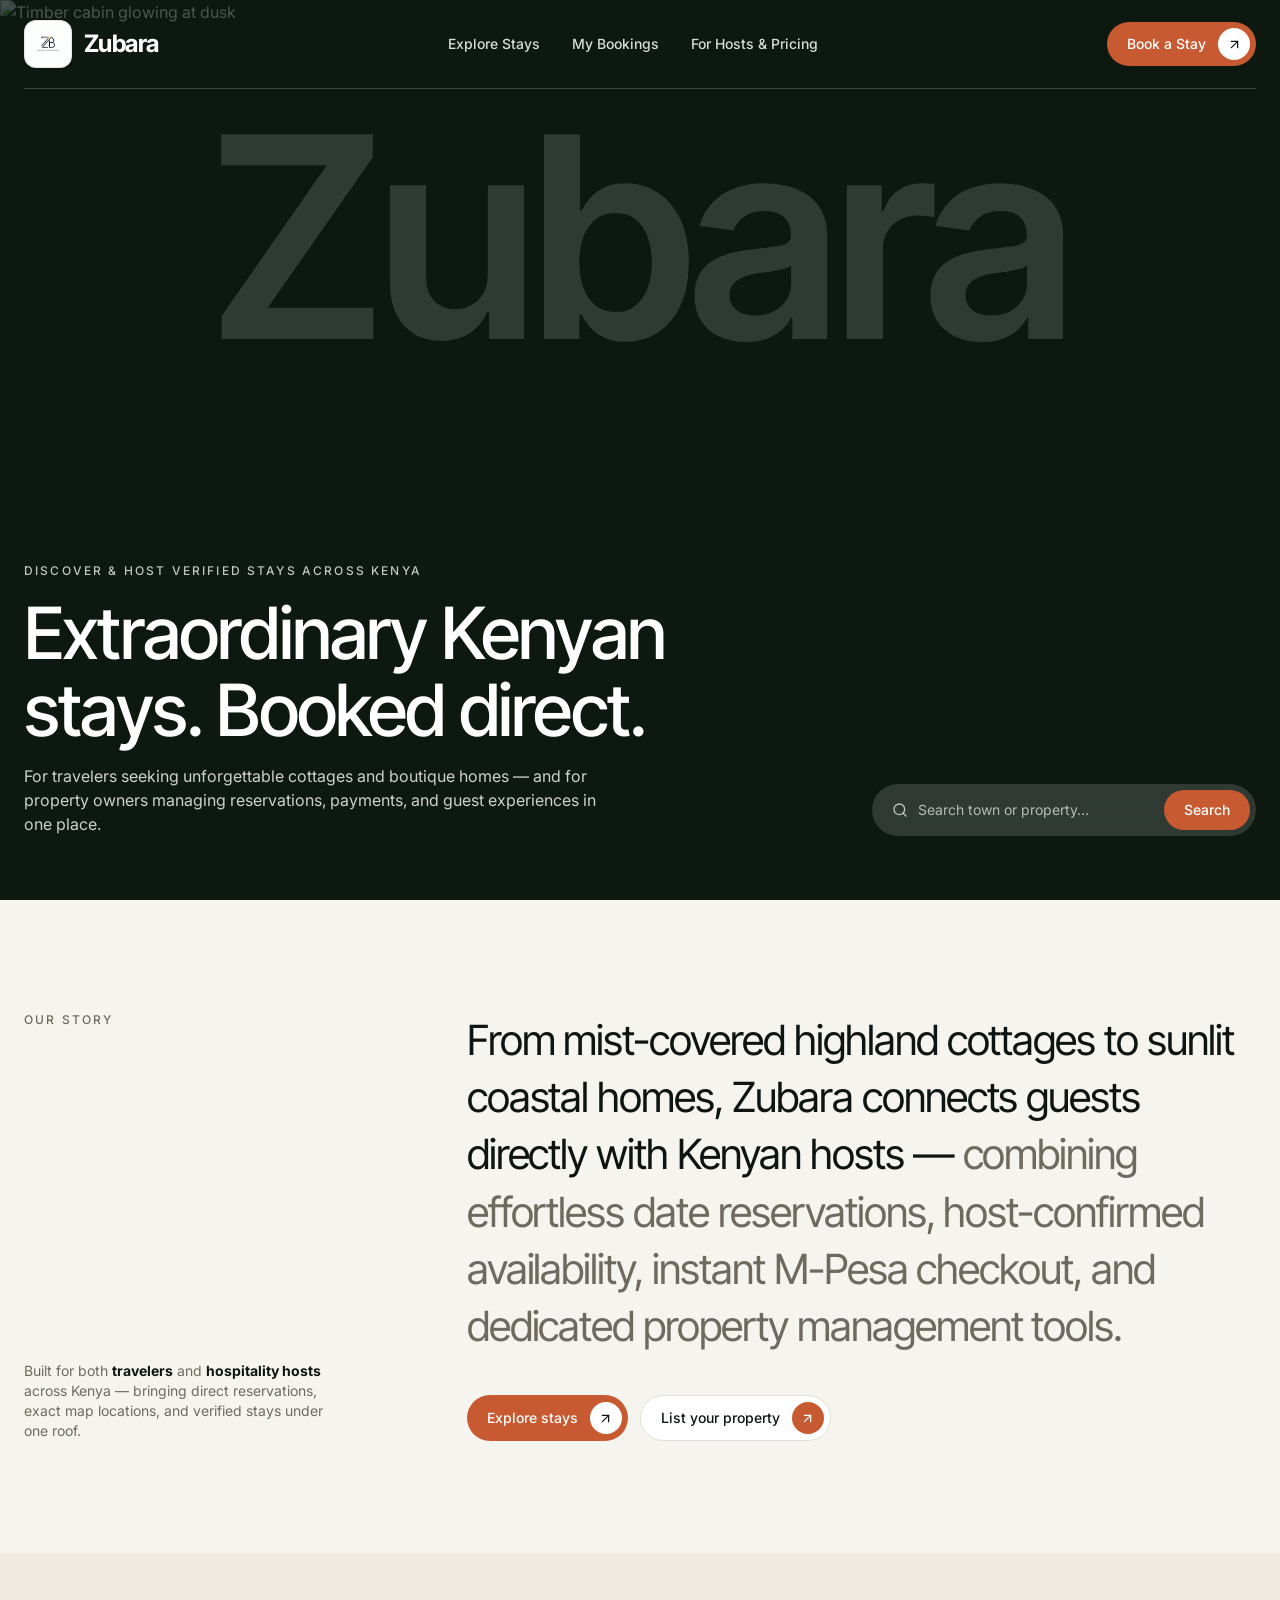
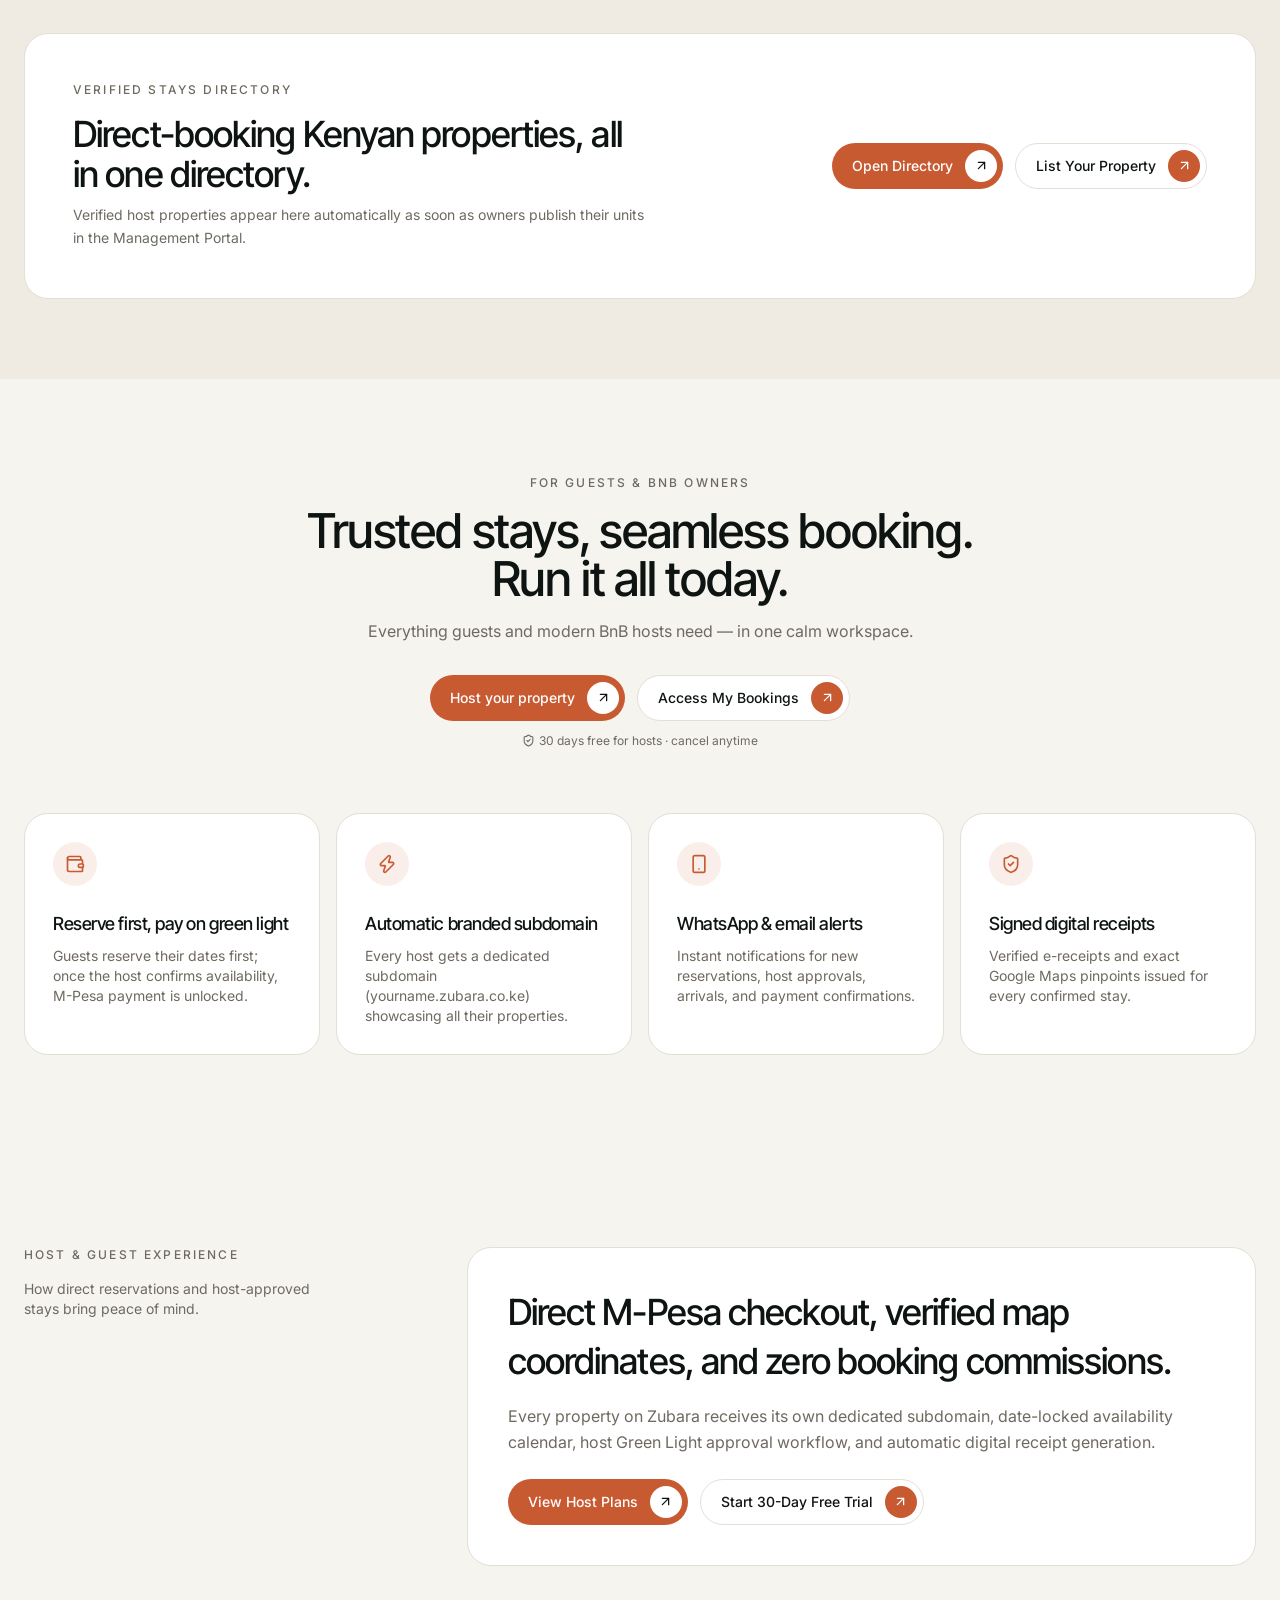
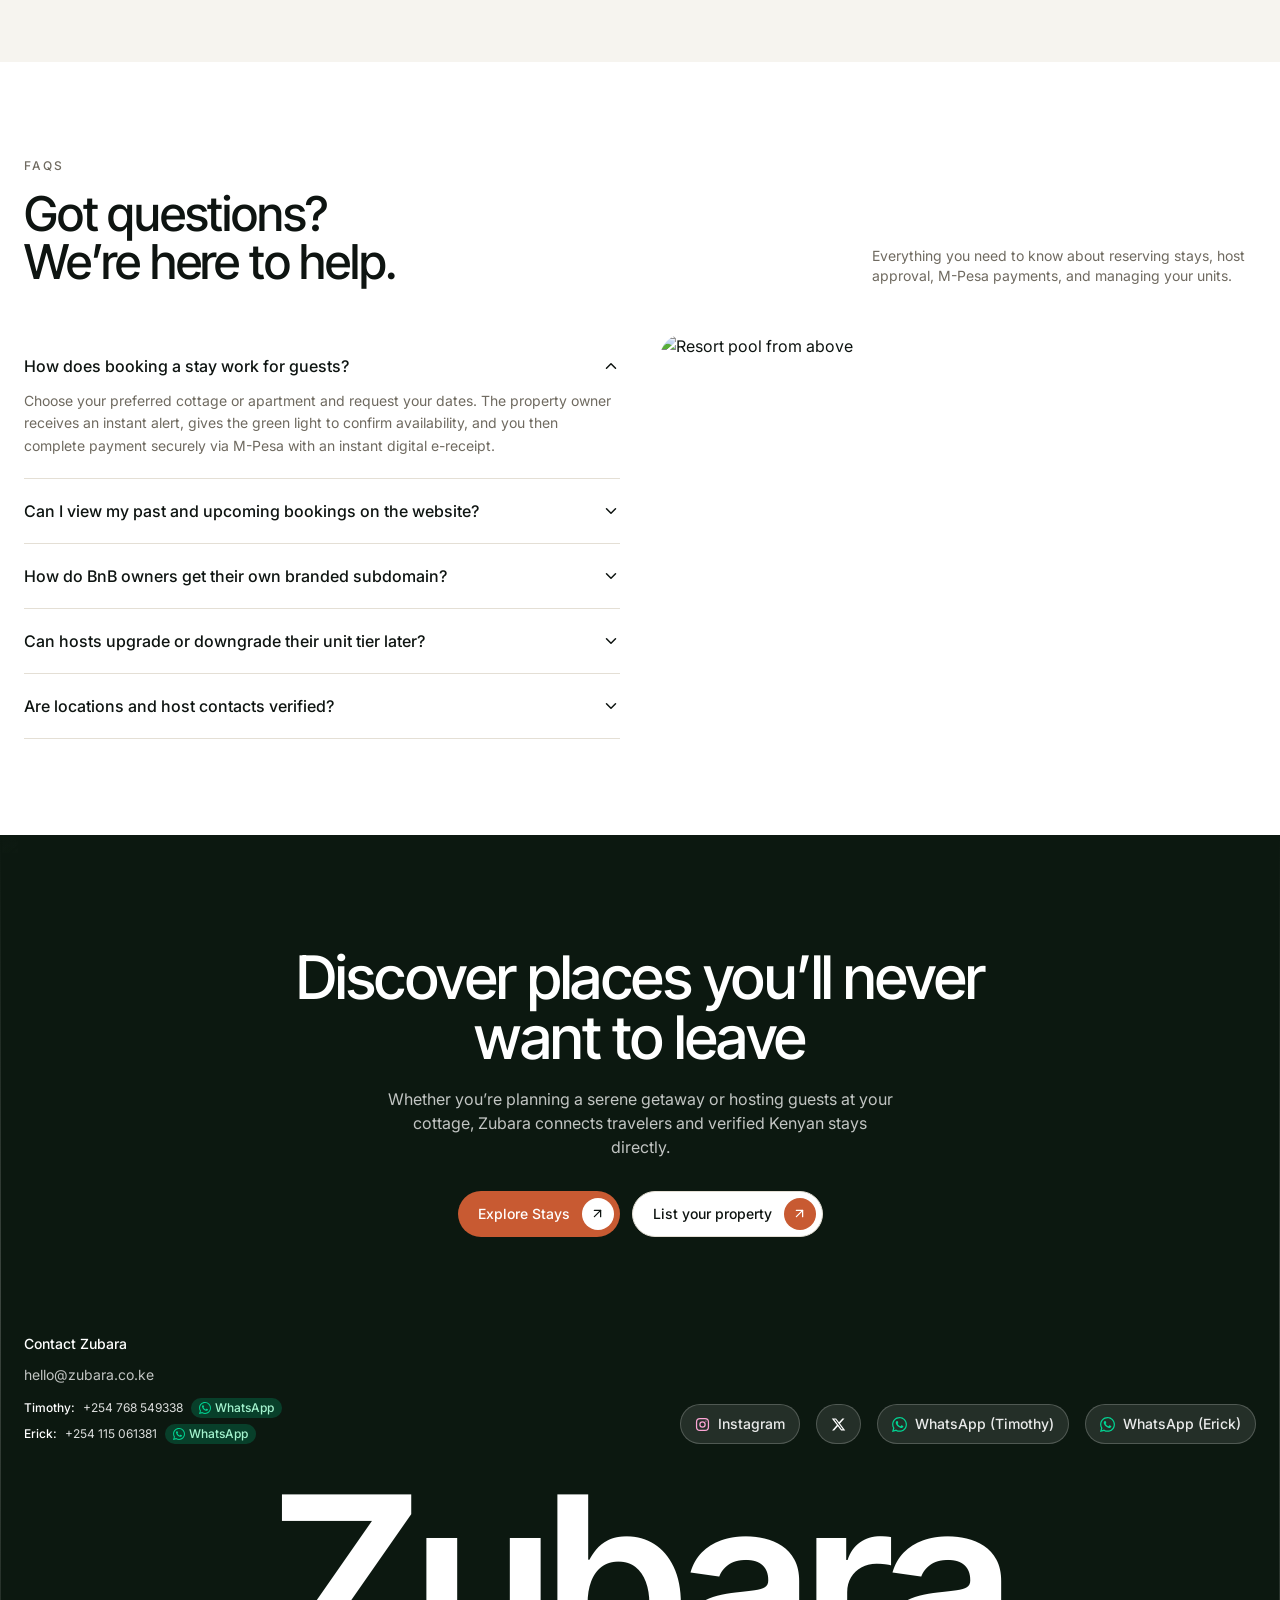
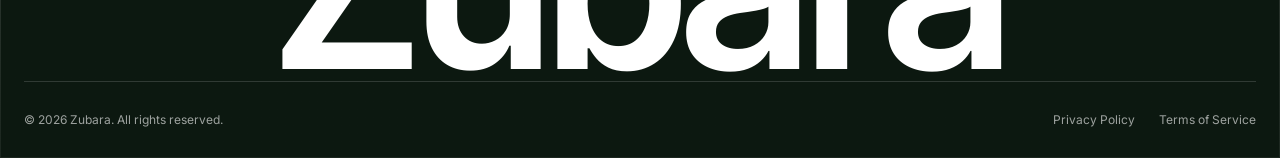
==== commit 1b7ec302: "Deploy mobile UX polish & adaptive footer wordmark" ====
--- a/directory/index.html
+++ b/directory/index.html
@@ -21,10 +21,10 @@
     <link rel="icon" type="image/jpeg" href="/zubara-logo.jpg?v=3" />
     <link rel="shortcut icon" href="/favicon.ico?v=3" />
     <link rel="apple-touch-icon" href="/zubara-logo.jpg?v=3" />
-    <script type="module" crossorigin src="/assets/index-CfBrZChF.js"></script>
-    <link rel="stylesheet" crossorigin href="/assets/index-BLuEWuDk.css">
+    <script type="module" crossorigin src="/assets/index-DnrffEjR.js"></script>
+    <link rel="stylesheet" crossorigin href="/assets/index-BfZB0vJA.css">
   </head>
   <body>
-    <div id="root"><link rel="preload" as="image" href="https://images.unsplash.com/photo-1771526087519-ae6e37449c20?auto=format&amp;fit=crop&amp;w=1400&amp;q=80"/><div><header class="sticky top-0 z-30 border-b border-line bg-paper/95 backdrop-blur"><div class="mx-auto flex max-w-7xl items-center justify-between gap-3 px-4 py-3.5 sm:px-6 sm:py-5"><button class="flex shrink-0 items-center gap-2.5 sm:gap-3 whitespace-nowrap font-display font-bold tracking-tight text-ink"><img src="[data-uri]" alt="Zubara" class="h-9 w-9 sm:h-12 sm:w-12 shrink-0 rounded-xl border border-black/10 bg-white object-contain p-0.5 sm:p-1 shadow-sm"/><span class="text-lg sm:text-2xl font-bold tracking-tight">Zubara</span></button><nav class="hidden md:flex items-center gap-8 text-sm font-medium"><button class="opacity-85 transition hover:opacity-100">Explore Stays</button><button class="opacity-85 transition hover:opacity-100">My Bookings</button><button class="opacity-85 transition hover:opacity-100">For Hosts &amp; Pricing</button></nav><div class="flex items-center gap-2"><button class="group inline-flex shrink-0 items-center gap-2.5 whitespace-nowrap rounded-full py-1.5 pl-4 pr-1.5 text-xs font-medium transition hover:-translate-y-0.5 hover:shadow-lg sm:gap-3 sm:pl-5 sm:text-sm bg-clay text-white ">Book a Stay<span class="grid size-7 shrink-0 place-items-center rounded-full transition group-hover:rotate-45 sm:size-8 bg-white text-ink"><svg xmlns="http://www.w3.org/2000/svg" width="15" height="15" viewBox="0 0 24 24" fill="none" stroke="currentColor" stroke-width="2" stroke-linecap="round" stroke-linejoin="round" class="lucide lucide-arrow-up-right" aria-hidden="true"><path d="M7 7h10v10"></path><path d="M7 17 17 7"></path></svg></span></button><button type="button" aria-label="Open navigation menu" aria-expanded="false" class="grid size-9 place-items-center rounded-full border transition md:hidden border-line bg-white text-ink"><svg xmlns="http://www.w3.org/2000/svg" width="18" height="18" viewBox="0 0 24 24" fill="none" stroke="currentColor" stroke-width="2" stroke-linecap="round" stroke-linejoin="round" class="lucide lucide-menu" aria-hidden="true"><path d="M4 5h16"></path><path d="M4 12h16"></path><path d="M4 19h16"></path></svg></button></div></div></header><section class="mx-auto max-w-7xl px-4 pb-10 pt-10 sm:px-6 sm:pt-16"><p class="mb-3 sm:mb-4 text-[11px] sm:text-xs font-medium uppercase tracking-[0.18em] text-muted ">Directory</p><div class="flex flex-col justify-between gap-4 sm:gap-6 md:flex-row md:items-end"><h1 class="text-3xl font-medium sm:text-5xl md:text-6xl">Verified stays<br/>across Kenya</h1><p class="max-w-sm text-sm text-muted">Browse verified cottages, villas, and apartments. Reserve your dates, get the host’s green light, and pay directly via M-Pesa.</p></div><div class="mt-8 sm:mt-10 flex flex-col gap-3 rounded-2xl border border-line bg-white p-3 md:flex-row md:items-center md:rounded-full md:p-2"><div class="flex flex-1 items-center gap-2 px-2 sm:px-4"><svg xmlns="http://www.w3.org/2000/svg" width="16" height="16" viewBox="0 0 24 24" fill="none" stroke="currentColor" stroke-width="2" stroke-linecap="round" stroke-linejoin="round" class="lucide lucide-search shrink-0 text-muted" aria-hidden="true"><path d="m21 21-4.34-4.34"></path><circle cx="11" cy="11" r="8"></circle></svg><input placeholder="Search by property name or town…" class="w-full py-1.5 text-sm focus:outline-none" value=""/></div><div class="flex flex-wrap gap-1.5 border-t border-line pt-2.5 md:border-t-0 md:pt-0"><button class="rounded-full px-3.5 py-1.5 text-xs sm:text-sm transition bg-ink text-white">All</button><button class="rounded-full px-3.5 py-1.5 text-xs sm:text-sm transition bg-sand/50 hover:bg-sand">Coast</button><button class="rounded-full px-3.5 py-1.5 text-xs sm:text-sm transition bg-sand/50 hover:bg-sand">Mountain</button><button class="rounded-full px-3.5 py-1.5 text-xs sm:text-sm transition bg-sand/50 hover:bg-sand">City</button><button class="rounded-full px-3.5 py-1.5 text-xs sm:text-sm transition bg-sand/50 hover:bg-sand">Lake</button></div></div><p class="mt-6 sm:mt-8 text-sm text-muted">Loading verified properties…</p><div class="mt-4 grid gap-x-5 gap-y-8 sm:grid-cols-2 lg:grid-cols-4"></div></section><div class="mt-12 sm:mt-16"><footer class="relative overflow-hidden bg-forest text-white"><img src="https://images.unsplash.com/photo-1771526087519-ae6e37449c20?auto=format&amp;fit=crop&amp;w=1400&amp;q=80" alt="" class="absolute inset-0 size-full object-cover opacity-45"/><div class="absolute inset-0 bg-gradient-to-b from-forest via-forest/40 to-forest/80"></div><div class="relative mx-auto max-w-7xl px-4 pt-16 sm:px-6 sm:pt-28"><div class="mx-auto max-w-3xl text-center"><h2 class="text-3xl font-medium sm:text-4xl md:text-6xl">Discover places you’ll never want to leave</h2><p class="mx-auto mt-4 sm:mt-5 max-w-lg text-sm sm:text-base text-white/75">Whether you’re planning a serene getaway or hosting guests at your cottage, Zubara connects travelers and verified Kenyan stays directly.</p><div class="mt-7 sm:mt-8 flex flex-wrap justify-center gap-3"><button class="group inline-flex shrink-0 items-center gap-2.5 whitespace-nowrap rounded-full py-1.5 pl-4 pr-1.5 text-xs font-medium transition hover:-translate-y-0.5 hover:shadow-lg sm:gap-3 sm:pl-5 sm:text-sm bg-clay text-white ">Explore Stays<span class="grid size-7 shrink-0 place-items-center rounded-full transition group-hover:rotate-45 sm:size-8 bg-white text-ink"><svg xmlns="http://www.w3.org/2000/svg" width="15" height="15" viewBox="0 0 24 24" fill="none" stroke="currentColor" stroke-width="2" stroke-linecap="round" stroke-linejoin="round" class="lucide lucide-arrow-up-right" aria-hidden="true"><path d="M7 7h10v10"></path><path d="M7 17 17 7"></path></svg></span></button><button class="group inline-flex shrink-0 items-center gap-2.5 whitespace-nowrap rounded-full py-1.5 pl-4 pr-1.5 text-xs font-medium transition hover:-translate-y-0.5 hover:shadow-lg sm:gap-3 sm:pl-5 sm:text-sm bg-white text-ink border border-line ">List your property<span class="grid size-7 shrink-0 place-items-center rounded-full transition group-hover:rotate-45 sm:size-8 bg-clay text-white"><svg xmlns="http://www.w3.org/2000/svg" width="15" height="15" viewBox="0 0 24 24" fill="none" stroke="currentColor" stroke-width="2" stroke-linecap="round" stroke-linejoin="round" class="lucide lucide-arrow-up-right" aria-hidden="true"><path d="M7 7h10v10"></path><path d="M7 17 17 7"></path></svg></span></button></div></div><div class="relative z-10 mt-14 sm:mt-24 flex flex-col justify-between gap-6 text-sm text-white/75 md:flex-row md:items-end"><div class="space-y-2 leading-relaxed"><p class="font-medium text-white">Contact Zubara</p><p><a href="mailto:hello@zubara.co.ke" class="hover:text-white underline-offset-4 hover:underline">hello@zubara.co.ke</a></p><div class="flex flex-col gap-1.5 pt-1 text-xs text-white/85"><div class="flex flex-wrap items-center gap-2"><span class="font-medium text-white">Timothy:</span><a href="tel:+254768549338" class="hover:text-white underline-offset-4 hover:underline">+254 768 549338</a><a href="https://wa.me/254768549338?text=Hello%20Timothy!%20I%20am%20reaching%20out%20regarding%20Zubara." target="_blank" rel="noopener noreferrer" class="inline-flex items-center gap-1 rounded-full bg-emerald-600/30 px-2 py-0.5 text-xs font-medium text-emerald-200 transition hover:bg-emerald-600 hover:text-white" title="WhatsApp Timothy"><svg width="12" height="12" viewBox="0 0 24 24" fill="currentColor" aria-hidden="true" class="shrink-0 text-emerald-400"><path d="M20.52 3.48A11.82 11.82 0 0 0 12.06 0C5.52 0 .2 5.32.2 11.86c0 2.09.55 4.13 1.59 5.93L0 24l6.37-1.67a11.83 11.83 0 0 0 5.68 1.45h.01c6.54 0 11.86-5.32 11.86-11.86 0-3.17-1.23-6.15-3.4-8.44ZM12.06 21.78h-.01a9.86 9.86 0 0 1-5.03-1.38l-.36-.21-3.78.99 1.01-3.68-.24-.38a9.84 9.84 0 0 1-1.51-5.26C2.14 6.42 6.59 1.97 12.06 1.97c2.65 0 5.14 1.03 7.01 2.9a9.84 9.84 0 0 1 2.9 7.01c0 5.46-4.45 9.9-9.91 9.9Zm5.43-7.42c-.3-.15-1.76-.87-2.03-.97-.27-.1-.47-.15-.67.15-.2.3-.77.97-.94 1.17-.17.2-.35.22-.65.07-.3-.15-1.26-.46-2.4-1.48-.89-.79-1.48-1.77-1.66-2.07-.17-.3-.02-.46.13-.61.13-.13.3-.35.45-.52.15-.17.2-.3.3-.5.1-.2.05-.37-.02-.52-.08-.15-.67-1.62-.92-2.21-.24-.58-.49-.5-.67-.51h-.57c-.2 0-.52.07-.79.37-.27.3-1.04 1.02-1.04 2.48s1.07 2.88 1.21 3.08c.15.2 2.1 3.2 5.08 4.49.71.31 1.26.49 1.69.63.71.23 1.36.2 1.87.12.57-.09 1.76-.72 2.01-1.41.25-.69.25-1.29.17-1.41-.07-.12-.27-.2-.57-.35Z"></path></svg>WhatsApp</a></div><div class="flex flex-wrap items-center gap-2"><span class="font-medium text-white">Erick:</span><a href="tel:+254115061381" class="hover:text-white underline-offset-4 hover:underline">+254 115 061381</a><a href="https://wa.me/254115061381?text=Hello%20Erick!%20I%20am%20reaching%20out%20regarding%20Zubara." target="_blank" rel="noopener noreferrer" class="inline-flex items-center gap-1 rounded-full bg-emerald-600/30 px-2 py-0.5 text-xs font-medium text-emerald-200 transition hover:bg-emerald-600 hover:text-white" title="WhatsApp Erick"><svg width="12" height="12" viewBox="0 0 24 24" fill="currentColor" aria-hidden="true" class="shrink-0 text-emerald-400"><path d="M20.52 3.48A11.82 11.82 0 0 0 12.06 0C5.52 0 .2 5.32.2 11.86c0 2.09.55 4.13 1.59 5.93L0 24l6.37-1.67a11.83 11.83 0 0 0 5.68 1.45h.01c6.54 0 11.86-5.32 11.86-11.86 0-3.17-1.23-6.15-3.4-8.44ZM12.06 21.78h-.01a9.86 9.86 0 0 1-5.03-1.38l-.36-.21-3.78.99 1.01-3.68-.24-.38a9.84 9.84 0 0 1-1.51-5.26C2.14 6.42 6.59 1.97 12.06 1.97c2.65 0 5.14 1.03 7.01 2.9a9.84 9.84 0 0 1 2.9 7.01c0 5.46-4.45 9.9-9.91 9.9Zm5.43-7.42c-.3-.15-1.76-.87-2.03-.97-.27-.1-.47-.15-.67.15-.2.3-.77.97-.94 1.17-.17.2-.35.22-.65.07-.3-.15-1.26-.46-2.4-1.48-.89-.79-1.48-1.77-1.66-2.07-.17-.3-.02-.46.13-.61.13-.13.3-.35.45-.52.15-.17.2-.3.3-.5.1-.2.05-.37-.02-.52-.08-.15-.67-1.62-.92-2.21-.24-.58-.49-.5-.67-.51h-.57c-.2 0-.52.07-.79.37-.27.3-1.04 1.02-1.04 2.48s1.07 2.88 1.21 3.08c.15.2 2.1 3.2 5.08 4.49.71.31 1.26.49 1.69.63.71.23 1.36.2 1.87.12.57-.09 1.76-.72 2.01-1.41.25-.69.25-1.29.17-1.41-.07-.12-.27-.2-.57-.35Z"></path></svg>WhatsApp</a></div></div></div><div class="flex flex-wrap items-center gap-2.5 sm:gap-4"><a href="https://www.instagram.com/zubaraproperty/" target="_blank" rel="noopener noreferrer" aria-label="Instagram" title="Instagram" class="relative z-10 inline-flex cursor-pointer items-center gap-2 rounded-full border border-white/20 bg-white/10 px-3.5 py-1.5 text-xs sm:text-sm font-medium text-white/90 transition hover:border-white/40 hover:bg-white/20 hover:text-white"><svg width="15" height="15" viewBox="0 0 24 24" fill="none" stroke="currentColor" stroke-width="2" stroke-linecap="round" stroke-linejoin="round" aria-hidden="true" class="shrink-0 text-pink-300"><rect x="2.5" y="2.5" width="19" height="19" rx="5.5"></rect><circle cx="12" cy="12" r="4.2"></circle><circle cx="17.5" cy="6.5" r="1" fill="currentColor" stroke="none"></circle></svg>Instagram</a><a href="https://x.com/zubaraBNB" target="_blank" rel="noopener noreferrer" aria-label="X" title="X" class="relative z-10 inline-flex cursor-pointer items-center gap-2 rounded-full border border-white/20 bg-white/10 px-3.5 py-1.5 text-xs sm:text-sm font-medium text-white/90 transition hover:border-white/40 hover:bg-white/20 hover:text-white"><svg width="15" height="15" viewBox="0 0 24 24" fill="currentColor" aria-hidden="true" class="shrink-0 text-white"><path d="M18.244 2.25h3.308l-7.227 8.26 8.502 11.24H16.17l-5.214-6.817L4.99 21.75H1.68l7.73-8.835L1.254 2.25H8.08l4.713 6.231zm-1.161 17.52h1.833L7.084 4.126H5.117z"></path></svg></a><a href="https://wa.me/254768549338?text=Hello%20Timothy!%20I%20would%20like%20to%20enquire%20about%20Zubara%20stays%20and%20property%20management%20services." target="_blank" rel="noopener noreferrer" aria-label="WhatsApp (Timothy)" title="WhatsApp (Timothy)" class="relative z-10 inline-flex cursor-pointer items-center gap-2 rounded-full border border-white/20 bg-white/10 px-3.5 py-1.5 text-xs sm:text-sm font-medium text-white/90 transition hover:border-white/40 hover:bg-white/20 hover:text-white"><svg width="15" height="15" viewBox="0 0 24 24" fill="currentColor" aria-hidden="true" class="shrink-0 text-emerald-400"><path d="M20.52 3.48A11.82 11.82 0 0 0 12.06 0C5.52 0 .2 5.32.2 11.86c0 2.09.55 4.13 1.59 5.93L0 24l6.37-1.67a11.83 11.83 0 0 0 5.68 1.45h.01c6.54 0 11.86-5.32 11.86-11.86 0-3.17-1.23-6.15-3.4-8.44ZM12.06 21.78h-.01a9.86 9.86 0 0 1-5.03-1.38l-.36-.21-3.78.99 1.01-3.68-.24-.38a9.84 9.84 0 0 1-1.51-5.26C2.14 6.42 6.59 1.97 12.06 1.97c2.65 0 5.14 1.03 7.01 2.9a9.84 9.84 0 0 1 2.9 7.01c0 5.46-4.45 9.9-9.91 9.9Zm5.43-7.42c-.3-.15-1.76-.87-2.03-.97-.27-.1-.47-.15-.67.15-.2.3-.77.97-.94 1.17-.17.2-.35.22-.65.07-.3-.15-1.26-.46-2.4-1.48-.89-.79-1.48-1.77-1.66-2.07-.17-.3-.02-.46.13-.61.13-.13.3-.35.45-.52.15-.17.2-.3.3-.5.1-.2.05-.37-.02-.52-.08-.15-.67-1.62-.92-2.21-.24-.58-.49-.5-.67-.51h-.57c-.2 0-.52.07-.79.37-.27.3-1.04 1.02-1.04 2.48s1.07 2.88 1.21 3.08c.15.2 2.1 3.2 5.08 4.49.71.31 1.26.49 1.69.63.71.23 1.36.2 1.87.12.57-.09 1.76-.72 2.01-1.41.25-.69.25-1.29.17-1.41-.07-.12-.27-.2-.57-.35Z"></path></svg>WhatsApp (Timothy)</a><a href="https://wa.me/254115061381?text=Hello%20Erick!%20I%20would%20like%20to%20enquire%20about%20Zubara%20stays%20and%20property%20management%20services." target="_blank" rel="noopener noreferrer" aria-label="WhatsApp (Erick)" title="WhatsApp (Erick)" class="relative z-10 inline-flex cursor-pointer items-center gap-2 rounded-full border border-white/20 bg-white/10 px-3.5 py-1.5 text-xs sm:text-sm font-medium text-white/90 transition hover:border-white/40 hover:bg-white/20 hover:text-white"><svg width="15" height="15" viewBox="0 0 24 24" fill="currentColor" aria-hidden="true" class="shrink-0 text-emerald-400"><path d="M20.52 3.48A11.82 11.82 0 0 0 12.06 0C5.52 0 .2 5.32.2 11.86c0 2.09.55 4.13 1.59 5.93L0 24l6.37-1.67a11.83 11.83 0 0 0 5.68 1.45h.01c6.54 0 11.86-5.32 11.86-11.86 0-3.17-1.23-6.15-3.4-8.44ZM12.06 21.78h-.01a9.86 9.86 0 0 1-5.03-1.38l-.36-.21-3.78.99 1.01-3.68-.24-.38a9.84 9.84 0 0 1-1.51-5.26C2.14 6.42 6.59 1.97 12.06 1.97c2.65 0 5.14 1.03 7.01 2.9a9.84 9.84 0 0 1 2.9 7.01c0 5.46-4.45 9.9-9.91 9.9Zm5.43-7.42c-.3-.15-1.76-.87-2.03-.97-.27-.1-.47-.15-.67.15-.2.3-.77.97-.94 1.17-.17.2-.35.22-.65.07-.3-.15-1.26-.46-2.4-1.48-.89-.79-1.48-1.77-1.66-2.07-.17-.3-.02-.46.13-.61.13-.13.3-.35.45-.52.15-.17.2-.3.3-.5.1-.2.05-.37-.02-.52-.08-.15-.67-1.62-.92-2.21-.24-.58-.49-.5-.67-.51h-.57c-.2 0-.52.07-.79.37-.27.3-1.04 1.02-1.04 2.48s1.07 2.88 1.21 3.08c.15.2 2.1 3.2 5.08 4.49.71.31 1.26.49 1.69.63.71.23 1.36.2 1.87.12.57-.09 1.76-.72 2.01-1.41.25-.69.25-1.29.17-1.41-.07-.12-.27-.2-.57-.35Z"></path></svg>WhatsApp (Erick)</a></div></div><p aria-hidden="true" class="pointer-events-none mt-8 sm:mt-10 select-none whitespace-nowrap text-center font-display text-[19vw] font-semibold leading-[0.8] tracking-[-0.06em] lg:text-[15rem]">Zubara</p><div class="relative z-10 flex flex-col justify-between gap-3 border-t border-white/15 py-6 text-xs text-white/60 md:flex-row"><span>© 2026 <!-- -->Zubara<!-- -->. All rights reserved.</span><span class="flex gap-6"><button class="hover:text-white underline-offset-4 hover:underline">Privacy Policy</button><button class="hover:text-white underline-offset-4 hover:underline">Terms of Service</button></span></div></div></footer></div></div></div>
+    <div id="root"><link rel="preload" as="image" href="https://images.unsplash.com/photo-1771526087519-ae6e37449c20?auto=format&amp;fit=crop&amp;w=1400&amp;q=80"/><div><header class="sticky top-0 z-30 border-b border-line bg-paper/95 backdrop-blur"><div class="mx-auto flex max-w-7xl items-center justify-between gap-3 px-4 py-3.5 sm:px-6 sm:py-5"><button class="flex shrink-0 items-center gap-2.5 sm:gap-3 whitespace-nowrap font-display font-bold tracking-tight text-ink"><img src="[data-uri]" alt="Zubara" class="h-9 w-9 sm:h-12 sm:w-12 shrink-0 rounded-xl border border-black/10 bg-white object-contain p-0.5 sm:p-1 shadow-sm"/><span class="text-lg sm:text-2xl font-bold tracking-tight">Zubara</span></button><nav class="hidden md:flex items-center gap-8 text-sm font-medium"><button class="opacity-85 transition hover:opacity-100">Explore Stays</button><button class="opacity-85 transition hover:opacity-100">My Bookings</button><button class="opacity-85 transition hover:opacity-100">For Hosts &amp; Pricing</button></nav><div class="flex items-center gap-2"><button class="group inline-flex shrink-0 items-center gap-2.5 whitespace-nowrap rounded-full py-1.5 pl-4 pr-1.5 text-xs font-medium transition hover:-translate-y-0.5 hover:shadow-lg sm:gap-3 sm:pl-5 sm:text-sm bg-clay text-white ">Book a Stay<span class="grid size-7 shrink-0 place-items-center rounded-full transition group-hover:rotate-45 sm:size-8 bg-white text-ink"><svg xmlns="http://www.w3.org/2000/svg" width="15" height="15" viewBox="0 0 24 24" fill="none" stroke="currentColor" stroke-width="2" stroke-linecap="round" stroke-linejoin="round" class="lucide lucide-arrow-up-right" aria-hidden="true"><path d="M7 7h10v10"></path><path d="M7 17 17 7"></path></svg></span></button><button type="button" aria-label="Open navigation menu" aria-expanded="false" class="grid size-11 place-items-center rounded-full border transition md:hidden border-line bg-white text-ink"><svg xmlns="http://www.w3.org/2000/svg" width="18" height="18" viewBox="0 0 24 24" fill="none" stroke="currentColor" stroke-width="2" stroke-linecap="round" stroke-linejoin="round" class="lucide lucide-menu" aria-hidden="true"><path d="M4 5h16"></path><path d="M4 12h16"></path><path d="M4 19h16"></path></svg></button></div></div></header><section class="mx-auto max-w-7xl px-4 pb-10 pt-10 sm:px-6 sm:pt-16"><p class="mb-3 sm:mb-4 text-[11px] sm:text-xs font-medium uppercase tracking-[0.18em] text-muted ">Directory</p><div class="flex flex-col justify-between gap-4 sm:gap-6 md:flex-row md:items-end"><h1 class="text-3xl font-medium sm:text-5xl md:text-6xl">Verified stays<br/>across Kenya</h1><p class="max-w-sm text-sm text-muted">Browse verified cottages, villas, and apartments. Reserve your dates, get the host’s green light, and pay directly via M-Pesa.</p></div><div class="mt-8 sm:mt-10 flex flex-col gap-3 rounded-2xl border border-line bg-white p-3 md:flex-row md:items-center md:rounded-full md:p-2"><div class="flex flex-1 items-center gap-2 px-2 sm:px-4"><svg xmlns="http://www.w3.org/2000/svg" width="16" height="16" viewBox="0 0 24 24" fill="none" stroke="currentColor" stroke-width="2" stroke-linecap="round" stroke-linejoin="round" class="lucide lucide-search shrink-0 text-muted" aria-hidden="true"><path d="m21 21-4.34-4.34"></path><circle cx="11" cy="11" r="8"></circle></svg><input placeholder="Search by property name or town…" class="w-full py-1.5 text-sm focus:outline-none" value=""/></div><div class="flex flex-wrap gap-1.5 border-t border-line pt-2.5 md:border-t-0 md:pt-0"><button class="rounded-full px-3.5 py-1.5 text-xs sm:text-sm transition bg-ink text-white">All</button><button class="rounded-full px-3.5 py-1.5 text-xs sm:text-sm transition bg-sand/50 hover:bg-sand">Coast</button><button class="rounded-full px-3.5 py-1.5 text-xs sm:text-sm transition bg-sand/50 hover:bg-sand">Mountain</button><button class="rounded-full px-3.5 py-1.5 text-xs sm:text-sm transition bg-sand/50 hover:bg-sand">City</button><button class="rounded-full px-3.5 py-1.5 text-xs sm:text-sm transition bg-sand/50 hover:bg-sand">Lake</button></div></div><p class="mt-6 sm:mt-8 text-sm text-muted">Loading verified properties…</p><div class="mt-4 grid gap-x-5 gap-y-8 sm:grid-cols-2 lg:grid-cols-4"></div></section><div class="mt-12 sm:mt-16"><footer class="relative overflow-hidden bg-forest text-white"><img src="https://images.unsplash.com/photo-1771526087519-ae6e37449c20?auto=format&amp;fit=crop&amp;w=1400&amp;q=80" alt="" class="absolute inset-0 size-full object-cover opacity-45"/><div class="absolute inset-0 bg-gradient-to-b from-forest via-forest/40 to-forest/80"></div><div class="relative mx-auto max-w-7xl px-4 pt-16 sm:px-6 sm:pt-28"><div class="mx-auto max-w-3xl text-center"><h2 class="text-3xl font-medium sm:text-4xl md:text-6xl">Discover places you’ll never want to leave</h2><p class="mx-auto mt-4 sm:mt-5 max-w-lg text-sm sm:text-base text-white/75">Whether you’re planning a serene getaway or hosting guests at your cottage, Zubara connects travelers and verified Kenyan stays directly.</p><div class="mt-7 sm:mt-8 flex flex-wrap justify-center gap-3"><button class="group inline-flex shrink-0 items-center gap-2.5 whitespace-nowrap rounded-full py-1.5 pl-4 pr-1.5 text-xs font-medium transition hover:-translate-y-0.5 hover:shadow-lg sm:gap-3 sm:pl-5 sm:text-sm bg-clay text-white ">Explore Stays<span class="grid size-7 shrink-0 place-items-center rounded-full transition group-hover:rotate-45 sm:size-8 bg-white text-ink"><svg xmlns="http://www.w3.org/2000/svg" width="15" height="15" viewBox="0 0 24 24" fill="none" stroke="currentColor" stroke-width="2" stroke-linecap="round" stroke-linejoin="round" class="lucide lucide-arrow-up-right" aria-hidden="true"><path d="M7 7h10v10"></path><path d="M7 17 17 7"></path></svg></span></button><button class="group inline-flex shrink-0 items-center gap-2.5 whitespace-nowrap rounded-full py-1.5 pl-4 pr-1.5 text-xs font-medium transition hover:-translate-y-0.5 hover:shadow-lg sm:gap-3 sm:pl-5 sm:text-sm bg-white text-ink border border-line ">List your property<span class="grid size-7 shrink-0 place-items-center rounded-full transition group-hover:rotate-45 sm:size-8 bg-clay text-white"><svg xmlns="http://www.w3.org/2000/svg" width="15" height="15" viewBox="0 0 24 24" fill="none" stroke="currentColor" stroke-width="2" stroke-linecap="round" stroke-linejoin="round" class="lucide lucide-arrow-up-right" aria-hidden="true"><path d="M7 7h10v10"></path><path d="M7 17 17 7"></path></svg></span></button></div></div><div class="relative z-10 mt-14 sm:mt-24 flex flex-col justify-between gap-6 text-sm text-white/75 md:flex-row md:items-end"><div class="space-y-2 leading-relaxed"><p class="font-medium text-white">Contact Zubara</p><p><a href="mailto:hello@zubara.co.ke" class="hover:text-white underline-offset-4 hover:underline">hello@zubara.co.ke</a></p><div class="flex flex-col gap-1.5 pt-1 text-xs text-white/85"><div class="flex flex-wrap items-center gap-2"><span class="font-medium text-white">Timothy:</span><a href="tel:+254768549338" class="hover:text-white underline-offset-4 hover:underline">+254 768 549338</a><a href="https://wa.me/254768549338?text=Hello%20Timothy!%20I%20am%20reaching%20out%20regarding%20Zubara." target="_blank" rel="noopener noreferrer" class="inline-flex items-center gap-1 rounded-full bg-emerald-600/30 px-2 py-0.5 text-xs font-medium text-emerald-200 transition hover:bg-emerald-600 hover:text-white" title="WhatsApp Timothy"><svg width="12" height="12" viewBox="0 0 24 24" fill="currentColor" aria-hidden="true" class="shrink-0 text-emerald-400"><path d="M20.52 3.48A11.82 11.82 0 0 0 12.06 0C5.52 0 .2 5.32.2 11.86c0 2.09.55 4.13 1.59 5.93L0 24l6.37-1.67a11.83 11.83 0 0 0 5.68 1.45h.01c6.54 0 11.86-5.32 11.86-11.86 0-3.17-1.23-6.15-3.4-8.44ZM12.06 21.78h-.01a9.86 9.86 0 0 1-5.03-1.38l-.36-.21-3.78.99 1.01-3.68-.24-.38a9.84 9.84 0 0 1-1.51-5.26C2.14 6.42 6.59 1.97 12.06 1.97c2.65 0 5.14 1.03 7.01 2.9a9.84 9.84 0 0 1 2.9 7.01c0 5.46-4.45 9.9-9.91 9.9Zm5.43-7.42c-.3-.15-1.76-.87-2.03-.97-.27-.1-.47-.15-.67.15-.2.3-.77.97-.94 1.17-.17.2-.35.22-.65.07-.3-.15-1.26-.46-2.4-1.48-.89-.79-1.48-1.77-1.66-2.07-.17-.3-.02-.46.13-.61.13-.13.3-.35.45-.52.15-.17.2-.3.3-.5.1-.2.05-.37-.02-.52-.08-.15-.67-1.62-.92-2.21-.24-.58-.49-.5-.67-.51h-.57c-.2 0-.52.07-.79.37-.27.3-1.04 1.02-1.04 2.48s1.07 2.88 1.21 3.08c.15.2 2.1 3.2 5.08 4.49.71.31 1.26.49 1.69.63.71.23 1.36.2 1.87.12.57-.09 1.76-.72 2.01-1.41.25-.69.25-1.29.17-1.41-.07-.12-.27-.2-.57-.35Z"></path></svg>WhatsApp</a></div><div class="flex flex-wrap items-center gap-2"><span class="font-medium text-white">Erick:</span><a href="tel:+254115061381" class="hover:text-white underline-offset-4 hover:underline">+254 115 061381</a><a href="https://wa.me/254115061381?text=Hello%20Erick!%20I%20am%20reaching%20out%20regarding%20Zubara." target="_blank" rel="noopener noreferrer" class="inline-flex items-center gap-1 rounded-full bg-emerald-600/30 px-2 py-0.5 text-xs font-medium text-emerald-200 transition hover:bg-emerald-600 hover:text-white" title="WhatsApp Erick"><svg width="12" height="12" viewBox="0 0 24 24" fill="currentColor" aria-hidden="true" class="shrink-0 text-emerald-400"><path d="M20.52 3.48A11.82 11.82 0 0 0 12.06 0C5.52 0 .2 5.32.2 11.86c0 2.09.55 4.13 1.59 5.93L0 24l6.37-1.67a11.83 11.83 0 0 0 5.68 1.45h.01c6.54 0 11.86-5.32 11.86-11.86 0-3.17-1.23-6.15-3.4-8.44ZM12.06 21.78h-.01a9.86 9.86 0 0 1-5.03-1.38l-.36-.21-3.78.99 1.01-3.68-.24-.38a9.84 9.84 0 0 1-1.51-5.26C2.14 6.42 6.59 1.97 12.06 1.97c2.65 0 5.14 1.03 7.01 2.9a9.84 9.84 0 0 1 2.9 7.01c0 5.46-4.45 9.9-9.91 9.9Zm5.43-7.42c-.3-.15-1.76-.87-2.03-.97-.27-.1-.47-.15-.67.15-.2.3-.77.97-.94 1.17-.17.2-.35.22-.65.07-.3-.15-1.26-.46-2.4-1.48-.89-.79-1.48-1.77-1.66-2.07-.17-.3-.02-.46.13-.61.13-.13.3-.35.45-.52.15-.17.2-.3.3-.5.1-.2.05-.37-.02-.52-.08-.15-.67-1.62-.92-2.21-.24-.58-.49-.5-.67-.51h-.57c-.2 0-.52.07-.79.37-.27.3-1.04 1.02-1.04 2.48s1.07 2.88 1.21 3.08c.15.2 2.1 3.2 5.08 4.49.71.31 1.26.49 1.69.63.71.23 1.36.2 1.87.12.57-.09 1.76-.72 2.01-1.41.25-.69.25-1.29.17-1.41-.07-.12-.27-.2-.57-.35Z"></path></svg>WhatsApp</a></div></div></div><div class="flex flex-wrap items-center gap-2.5 sm:gap-4"><a href="https://www.instagram.com/zubaraproperty/" target="_blank" rel="noopener noreferrer" aria-label="Instagram" title="Instagram" class="relative z-10 inline-flex min-h-[40px] cursor-pointer items-center gap-2 rounded-full border border-white/20 bg-white/10 px-3.5 py-2 text-xs sm:text-sm font-medium text-white/90 transition hover:border-white/40 hover:bg-white/20 hover:text-white"><svg width="15" height="15" viewBox="0 0 24 24" fill="none" stroke="currentColor" stroke-width="2" stroke-linecap="round" stroke-linejoin="round" aria-hidden="true" class="shrink-0 text-pink-300"><rect x="2.5" y="2.5" width="19" height="19" rx="5.5"></rect><circle cx="12" cy="12" r="4.2"></circle><circle cx="17.5" cy="6.5" r="1" fill="currentColor" stroke="none"></circle></svg>Instagram</a><a href="https://x.com/zubaraBNB" target="_blank" rel="noopener noreferrer" aria-label="X" title="X" class="relative z-10 inline-flex min-h-[40px] cursor-pointer items-center gap-2 rounded-full border border-white/20 bg-white/10 px-3.5 py-2 text-xs sm:text-sm font-medium text-white/90 transition hover:border-white/40 hover:bg-white/20 hover:text-white"><svg width="15" height="15" viewBox="0 0 24 24" fill="currentColor" aria-hidden="true" class="shrink-0 text-white"><path d="M18.244 2.25h3.308l-7.227 8.26 8.502 11.24H16.17l-5.214-6.817L4.99 21.75H1.68l7.73-8.835L1.254 2.25H8.08l4.713 6.231zm-1.161 17.52h1.833L7.084 4.126H5.117z"></path></svg></a><a href="https://wa.me/254768549338?text=Hello%20Timothy!%20I%20would%20like%20to%20enquire%20about%20Zubara%20stays%20and%20property%20management%20services." target="_blank" rel="noopener noreferrer" aria-label="WhatsApp (Timothy)" title="WhatsApp (Timothy)" class="relative z-10 inline-flex min-h-[40px] cursor-pointer items-center gap-2 rounded-full border border-white/20 bg-white/10 px-3.5 py-2 text-xs sm:text-sm font-medium text-white/90 transition hover:border-white/40 hover:bg-white/20 hover:text-white"><svg width="15" height="15" viewBox="0 0 24 24" fill="currentColor" aria-hidden="true" class="shrink-0 text-emerald-400"><path d="M20.52 3.48A11.82 11.82 0 0 0 12.06 0C5.52 0 .2 5.32.2 11.86c0 2.09.55 4.13 1.59 5.93L0 24l6.37-1.67a11.83 11.83 0 0 0 5.68 1.45h.01c6.54 0 11.86-5.32 11.86-11.86 0-3.17-1.23-6.15-3.4-8.44ZM12.06 21.78h-.01a9.86 9.86 0 0 1-5.03-1.38l-.36-.21-3.78.99 1.01-3.68-.24-.38a9.84 9.84 0 0 1-1.51-5.26C2.14 6.42 6.59 1.97 12.06 1.97c2.65 0 5.14 1.03 7.01 2.9a9.84 9.84 0 0 1 2.9 7.01c0 5.46-4.45 9.9-9.91 9.9Zm5.43-7.42c-.3-.15-1.76-.87-2.03-.97-.27-.1-.47-.15-.67.15-.2.3-.77.97-.94 1.17-.17.2-.35.22-.65.07-.3-.15-1.26-.46-2.4-1.48-.89-.79-1.48-1.77-1.66-2.07-.17-.3-.02-.46.13-.61.13-.13.3-.35.45-.52.15-.17.2-.3.3-.5.1-.2.05-.37-.02-.52-.08-.15-.67-1.62-.92-2.21-.24-.58-.49-.5-.67-.51h-.57c-.2 0-.52.07-.79.37-.27.3-1.04 1.02-1.04 2.48s1.07 2.88 1.21 3.08c.15.2 2.1 3.2 5.08 4.49.71.31 1.26.49 1.69.63.71.23 1.36.2 1.87.12.57-.09 1.76-.72 2.01-1.41.25-.69.25-1.29.17-1.41-.07-.12-.27-.2-.57-.35Z"></path></svg>WhatsApp (Timothy)</a><a href="https://wa.me/254115061381?text=Hello%20Erick!%20I%20would%20like%20to%20enquire%20about%20Zubara%20stays%20and%20property%20management%20services." target="_blank" rel="noopener noreferrer" aria-label="WhatsApp (Erick)" title="WhatsApp (Erick)" class="relative z-10 inline-flex min-h-[40px] cursor-pointer items-center gap-2 rounded-full border border-white/20 bg-white/10 px-3.5 py-2 text-xs sm:text-sm font-medium text-white/90 transition hover:border-white/40 hover:bg-white/20 hover:text-white"><svg width="15" height="15" viewBox="0 0 24 24" fill="currentColor" aria-hidden="true" class="shrink-0 text-emerald-400"><path d="M20.52 3.48A11.82 11.82 0 0 0 12.06 0C5.52 0 .2 5.32.2 11.86c0 2.09.55 4.13 1.59 5.93L0 24l6.37-1.67a11.83 11.83 0 0 0 5.68 1.45h.01c6.54 0 11.86-5.32 11.86-11.86 0-3.17-1.23-6.15-3.4-8.44ZM12.06 21.78h-.01a9.86 9.86 0 0 1-5.03-1.38l-.36-.21-3.78.99 1.01-3.68-.24-.38a9.84 9.84 0 0 1-1.51-5.26C2.14 6.42 6.59 1.97 12.06 1.97c2.65 0 5.14 1.03 7.01 2.9a9.84 9.84 0 0 1 2.9 7.01c0 5.46-4.45 9.9-9.91 9.9Zm5.43-7.42c-.3-.15-1.76-.87-2.03-.97-.27-.1-.47-.15-.67.15-.2.3-.77.97-.94 1.17-.17.2-.35.22-.65.07-.3-.15-1.26-.46-2.4-1.48-.89-.79-1.48-1.77-1.66-2.07-.17-.3-.02-.46.13-.61.13-.13.3-.35.45-.52.15-.17.2-.3.3-.5.1-.2.05-.37-.02-.52-.08-.15-.67-1.62-.92-2.21-.24-.58-.49-.5-.67-.51h-.57c-.2 0-.52.07-.79.37-.27.3-1.04 1.02-1.04 2.48s1.07 2.88 1.21 3.08c.15.2 2.1 3.2 5.08 4.49.71.31 1.26.49 1.69.63.71.23 1.36.2 1.87.12.57-.09 1.76-.72 2.01-1.41.25-.69.25-1.29.17-1.41-.07-.12-.27-.2-.57-.35Z"></path></svg>WhatsApp (Erick)</a></div></div><div class="mt-8 sm:mt-10 w-full overflow-hidden"><p aria-hidden="true" style="font-size:clamp(1.5rem, 19.00vw, 15.00rem);white-space:nowrap;line-height:0.82" class="pointer-events-none select-none text-center font-display font-semibold tracking-[-0.06em]">Zubara</p></div><div class="relative z-10 flex flex-col justify-between gap-3 border-t border-white/15 py-6 text-xs text-white/60 md:flex-row md:items-center"><span>© 2026 <!-- -->Zubara<!-- -->. All rights reserved.</span><span class="flex flex-wrap gap-6"><button class="py-1.5 hover:text-white underline-offset-4 hover:underline">Privacy Policy</button><button class="py-1.5 hover:text-white underline-offset-4 hover:underline">Terms of Service</button></span></div></div></footer></div></div></div>
   </body>
 </html>
--- a/assets/index-BfZB0vJA.css
+++ b/assets/index-BfZB0vJA.css
@@ -0,0 +1 @@
+@import "https://fonts.googleapis.com/css2?family=Inter+Tight:wght@400;500;600;700&family=Inter:wght@400;500;600&family=JetBrains+Mono:wght@500&display=swap";@layer components;@layer properties{@supports (((-webkit-hyphens:none)) and (not (margin-trim:inline))) or ((-moz-orient:inline) and (not (color:rgb(from red r g b)))){*,:before,:after,::backdrop{--tw-translate-x:0;--tw-translate-y:0;--tw-translate-z:0;--tw-rotate-x:initial;--tw-rotate-y:initial;--tw-rotate-z:initial;--tw-skew-x:initial;--tw-skew-y:initial;--tw-pan-x:initial;--tw-pan-y:initial;--tw-pinch-zoom:initial;--tw-space-y-reverse:0;--tw-divide-y-reverse:0;--tw-border-style:solid;--tw-gradient-position:initial;--tw-gradient-from:#0000;--tw-gradient-via:#0000;--tw-gradient-to:#0000;--tw-gradient-stops:initial;--tw-gradient-via-stops:initial;--tw-gradient-from-position:0%;--tw-gradient-via-position:50%;--tw-gradient-to-position:100%;--tw-leading:initial;--tw-font-weight:initial;--tw-tracking:initial;--tw-shadow:0 0 #0000;--tw-shadow-color:initial;--tw-shadow-alpha:100%;--tw-inset-shadow:0 0 #0000;--tw-inset-shadow-color:initial;--tw-inset-shadow-alpha:100%;--tw-ring-color:initial;--tw-ring-shadow:0 0 #0000;--tw-inset-ring-color:initial;--tw-inset-ring-shadow:0 0 #0000;--tw-ring-inset:initial;--tw-ring-offset-width:0px;--tw-ring-offset-color:#fff;--tw-ring-offset-shadow:0 0 #0000;--tw-blur:initial;--tw-brightness:initial;--tw-contrast:initial;--tw-grayscale:initial;--tw-hue-rotate:initial;--tw-invert:initial;--tw-opacity:initial;--tw-saturate:initial;--tw-sepia:initial;--tw-drop-shadow:initial;--tw-drop-shadow-color:initial;--tw-drop-shadow-alpha:100%;--tw-drop-shadow-size:initial;--tw-backdrop-blur:initial;--tw-backdrop-brightness:initial;--tw-backdrop-contrast:initial;--tw-backdrop-grayscale:initial;--tw-backdrop-hue-rotate:initial;--tw-backdrop-invert:initial;--tw-backdrop-opacity:initial;--tw-backdrop-saturate:initial;--tw-backdrop-sepia:initial;--tw-duration:initial;--tw-ease:initial;--tw-scale-x:1;--tw-scale-y:1;--tw-scale-z:1}}}@layer theme{:root,:host{--font-sans:"Inter", ui-sans-serif, system-ui, sans-serif;--font-mono:"JetBrains Mono", ui-monospace, monospace;--color-emerald-50:oklch(97.9% .021 166.113);--color-emerald-100:oklch(95% .052 163.051);--color-emerald-200:oklch(90.5% .093 164.15);--color-emerald-300:oklch(84.5% .143 164.978);--color-emerald-400:oklch(76.5% .177 163.223);--color-emerald-500:oklch(69.6% .17 162.48);--color-emerald-600:oklch(59.6% .145 163.225);--color-emerald-700:oklch(50.8% .118 165.612);--color-emerald-800:oklch(43.2% .095 166.913);--color-emerald-900:oklch(37.8% .077 168.94);--color-pink-300:oklch(82.3% .12 346.018);--color-black:#000;--color-white:#fff;--spacing:.25rem;--container-xs:20rem;--container-sm:24rem;--container-md:28rem;--container-lg:32rem;--container-xl:36rem;--container-2xl:42rem;--container-3xl:48rem;--container-4xl:56rem;--container-6xl:72rem;--container-7xl:80rem;--text-xs:.75rem;--text-xs--line-height:calc(1 / .75);--text-sm:.875rem;--text-sm--line-height:calc(1.25 / .875);--text-base:1rem;--text-base--line-height:calc(1.5 / 1);--text-lg:1.125rem;--text-lg--line-height:calc(1.75 / 1.125);--text-xl:1.25rem;--text-xl--line-height:calc(1.75 / 1.25);--text-2xl:1.5rem;--text-2xl--line-height:calc(2 / 1.5);--text-3xl:1.875rem;--text-3xl--line-height:calc(2.25 / 1.875);--text-4xl:2.25rem;--text-4xl--line-height:calc(2.5 / 2.25);--text-5xl:3rem;--text-5xl--line-height:1;--text-6xl:3.75rem;--text-6xl--line-height:1;--text-7xl:4.5rem;--text-7xl--line-height:1;--font-weight-normal:400;--font-weight-medium:500;--font-weight-semibold:600;--font-weight-bold:700;--tracking-tight:-.025em;--tracking-wider:.05em;--tracking-widest:.1em;--leading-snug:1.375;--leading-relaxed:1.625;--radius-md:.375rem;--radius-xl:.75rem;--radius-2xl:1rem;--radius-3xl:1.5rem;--ease-out:cubic-bezier(0, 0, .2, 1);--animate-spin:spin 1s linear infinite;--blur-xs:4px;--blur-md:12px;--default-transition-duration:.15s;--default-transition-timing-function:cubic-bezier(.4, 0, .2, 1);--default-font-family:var(--font-sans);--default-mono-font-family:var(--font-mono);--font-display:"Inter Tight", "Inter", sans-serif;--color-ink:#0e1411;--color-forest:#0c1810;--color-paper:#f6f4ef;--color-sand:#ece7dd;--color-line:#e4dfd5;--color-muted:#6f6a60;--color-clay:#c85a32;--color-amber:#d4902a}}@layer base{*,:after,:before,::backdrop{box-sizing:border-box;border:0 solid;margin:0;padding:0}::file-selector-button{box-sizing:border-box;border:0 solid;margin:0;padding:0}html,:host{-webkit-text-size-adjust:100%;tab-size:4;line-height:1.5;font-family:var(--default-font-family,ui-sans-serif, system-ui, sans-serif, "Apple Color Emoji", "Segoe UI Emoji", "Segoe UI Symbol", "Noto Color Emoji");font-feature-settings:var(--default-font-feature-settings,normal);font-variation-settings:var(--default-font-variation-settings,normal);-webkit-tap-highlight-color:transparent}hr{height:0;color:inherit;border-top-width:1px}abbr:where([title]){-webkit-text-decoration:underline dotted;text-decoration:underline dotted}h1,h2,h3,h4,h5,h6{font-size:inherit;font-weight:inherit}a{color:inherit;-webkit-text-decoration:inherit;-webkit-text-decoration:inherit;-webkit-text-decoration:inherit;-webkit-text-decoration:inherit;text-decoration:inherit}b,strong{font-weight:bolder}code,kbd,samp,pre{font-family:var(--default-mono-font-family,ui-monospace, SFMono-Regular, Menlo, Monaco, Consolas, "Liberation Mono", "Courier New", monospace);font-feature-settings:var(--default-mono-font-feature-settings,normal);font-variation-settings:var(--default-mono-font-variation-settings,normal);font-size:1em}small{font-size:80%}sub,sup{vertical-align:baseline;font-size:75%;line-height:0;position:relative}sub{bottom:-.25em}sup{top:-.5em}table{text-indent:0;border-color:inherit;border-collapse:collapse}:-moz-focusring{outline:auto}progress{vertical-align:baseline}summary{display:list-item}ol,ul,menu{list-style:none}img,svg,video,canvas,audio,iframe,embed,object{vertical-align:middle;display:block}img,video{max-width:100%;height:auto}button,input,select,optgroup,textarea{font:inherit;font-feature-settings:inherit;font-variation-settings:inherit;letter-spacing:inherit;color:inherit;opacity:1;background-color:#0000;border-radius:0}::file-selector-button{font:inherit;font-feature-settings:inherit;font-variation-settings:inherit;letter-spacing:inherit;color:inherit;opacity:1;background-color:#0000;border-radius:0}:where(select:is([multiple],[size])) optgroup{font-weight:bolder}:where(select:is([multiple],[size])) optgroup option{padding-inline-start:20px}::file-selector-button{margin-inline-end:4px}::placeholder{opacity:1}@supports (not ((-webkit-appearance:-apple-pay-button))) or (contain-intrinsic-size:1px){::placeholder{color:currentColor}@supports (color:color-mix(in lab, red, red)){::placeholder{color:color-mix(in oklab, currentcolor 50%, transparent)}}}textarea{resize:vertical}::-webkit-search-decoration{-webkit-appearance:none}::-webkit-date-and-time-value{min-height:1lh;text-align:inherit}::-webkit-datetime-edit{display:inline-flex}::-webkit-datetime-edit-fields-wrapper{padding:0}::-webkit-datetime-edit{padding-block:0}::-webkit-datetime-edit-year-field{padding-block:0}::-webkit-datetime-edit-month-field{padding-block:0}::-webkit-datetime-edit-day-field{padding-block:0}::-webkit-datetime-edit-hour-field{padding-block:0}::-webkit-datetime-edit-minute-field{padding-block:0}::-webkit-datetime-edit-second-field{padding-block:0}::-webkit-datetime-edit-millisecond-field{padding-block:0}::-webkit-datetime-edit-meridiem-field{padding-block:0}::-webkit-calendar-picker-indicator{line-height:1}:-moz-ui-invalid{box-shadow:none}button,input:where([type=button],[type=reset],[type=submit]){appearance:button}::file-selector-button{appearance:button}::-webkit-inner-spin-button{height:auto}::-webkit-outer-spin-button{height:auto}[hidden]:where(:not([hidden=until-found])){display:none!important}}@layer utilities{.pointer-events-none{pointer-events:none}.absolute{position:absolute}.fixed{position:fixed}.relative{position:relative}.static{position:static}.sticky{position:sticky}.inset-0{inset:calc(var(--spacing) * 0)}.inset-x-0{inset-inline:calc(var(--spacing) * 0)}.inset-x-5{inset-inline:calc(var(--spacing) * 5)}.inset-x-6{inset-inline:calc(var(--spacing) * 6)}.start{inset-inline-start:var(--spacing)}.end{inset-inline-end:var(--spacing)}.top-0{top:calc(var(--spacing) * 0)}.top-1\/2{top:50%}.top-3{top:calc(var(--spacing) * 3)}.top-20{top:calc(var(--spacing) * 20)}.right-3\.5{right:calc(var(--spacing) * 3.5)}.bottom-5{bottom:calc(var(--spacing) * 5)}.left-3{left:calc(var(--spacing) * 3)}.z-10{z-index:10}.z-30{z-index:30}.z-50{z-index:50}.col-span-2{grid-column:span 2/span 2}.row-span-2{grid-row:span 2/span 2}.container{width:100%}@media (width>=40rem){.container{max-width:40rem}}@media (width>=48rem){.container{max-width:48rem}}@media (width>=64rem){.container{max-width:64rem}}@media (width>=80rem){.container{max-width:80rem}}@media (width>=96rem){.container{max-width:96rem}}.mx-auto{margin-inline:auto}.my-3{margin-block:calc(var(--spacing) * 3)}.my-5{margin-block:calc(var(--spacing) * 5)}.my-6{margin-block:calc(var(--spacing) * 6)}.-mt-3{margin-top:calc(var(--spacing) * -3)}.mt-0\.5{margin-top:calc(var(--spacing) * .5)}.mt-1{margin-top:calc(var(--spacing) * 1)}.mt-1\.5{margin-top:calc(var(--spacing) * 1.5)}.mt-2{margin-top:calc(var(--spacing) * 2)}.mt-2\.5{margin-top:calc(var(--spacing) * 2.5)}.mt-3{margin-top:calc(var(--spacing) * 3)}.mt-3\.5{margin-top:calc(var(--spacing) * 3.5)}.mt-4{margin-top:calc(var(--spacing) * 4)}.mt-5{margin-top:calc(var(--spacing) * 5)}.mt-6{margin-top:calc(var(--spacing) * 6)}.mt-7{margin-top:calc(var(--spacing) * 7)}.mt-8{margin-top:calc(var(--spacing) * 8)}.mt-10{margin-top:calc(var(--spacing) * 10)}.mt-12{margin-top:calc(var(--spacing) * 12)}.mt-14{margin-top:calc(var(--spacing) * 14)}.mt-auto{margin-top:auto}.mb-1{margin-bottom:calc(var(--spacing) * 1)}.mb-2{margin-bottom:calc(var(--spacing) * 2)}.mb-3{margin-bottom:calc(var(--spacing) * 3)}.mb-4{margin-bottom:calc(var(--spacing) * 4)}.mb-5{margin-bottom:calc(var(--spacing) * 5)}.mb-8{margin-bottom:calc(var(--spacing) * 8)}.mb-10{margin-bottom:calc(var(--spacing) * 10)}.ml-2{margin-left:calc(var(--spacing) * 2)}.ml-3\.5{margin-left:calc(var(--spacing) * 3.5)}.block{display:block}.contents{display:contents}.flex{display:flex}.grid{display:grid}.hidden{display:none}.inline-flex{display:inline-flex}.aspect-\[4\/3\.4\]{aspect-ratio:4/3.4}.aspect-\[4\/4\.2\]{aspect-ratio:4/4.2}.aspect-\[16\/10\]{aspect-ratio:16/10}.aspect-square{aspect-ratio:1}.size-2{width:calc(var(--spacing) * 2);height:calc(var(--spacing) * 2)}.size-4{width:calc(var(--spacing) * 4);height:calc(var(--spacing) * 4)}.size-7{width:calc(var(--spacing) * 7);height:calc(var(--spacing) * 7)}.size-10{width:calc(var(--spacing) * 10);height:calc(var(--spacing) * 10)}.size-11{width:calc(var(--spacing) * 11);height:calc(var(--spacing) * 11)}.size-20{width:calc(var(--spacing) * 20);height:calc(var(--spacing) * 20)}.size-28{width:calc(var(--spacing) * 28);height:calc(var(--spacing) * 28)}.size-full{width:100%;height:100%}.h-1{height:calc(var(--spacing) * 1)}.h-1\.5{height:calc(var(--spacing) * 1.5)}.h-4{height:calc(var(--spacing) * 4)}.h-6{height:calc(var(--spacing) * 6)}.h-9{height:calc(var(--spacing) * 9)}.h-44{height:calc(var(--spacing) * 44)}.h-64{height:calc(var(--spacing) * 64)}.h-72{height:calc(var(--spacing) * 72)}.h-\[240px\]{height:240px}.h-\[260px\]{height:260px}.h-\[280px\]{height:280px}.h-\[340px\]{height:340px}.h-fit{height:fit-content}.h-full{height:100%}.h-px{height:1px}.max-h-\[90vh\]{max-height:90vh}.min-h-\[38px\]{min-height:38px}.min-h-\[40px\]{min-height:40px}.min-h-\[44px\]{min-height:44px}.min-h-\[540px\]{min-height:540px}.min-h-\[580px\]{min-height:580px}.min-h-screen{min-height:100vh}.w-1\.5{width:calc(var(--spacing) * 1.5)}.w-6{width:calc(var(--spacing) * 6)}.w-9{width:calc(var(--spacing) * 9)}.w-\[92\%\]{width:92%}.w-\[min\(80vw\,300px\)\]{width:min(80vw,300px)}.w-full{width:100%}.max-w-2xl{max-width:var(--container-2xl)}.max-w-3xl{max-width:var(--container-3xl)}.max-w-4xl{max-width:var(--container-4xl)}.max-w-6xl{max-width:var(--container-6xl)}.max-w-7xl{max-width:var(--container-7xl)}.max-w-full{max-width:100%}.max-w-lg{max-width:var(--container-lg)}.max-w-md{max-width:var(--container-md)}.max-w-sm{max-width:var(--container-sm)}.max-w-xl{max-width:var(--container-xl)}.max-w-xs{max-width:var(--container-xs)}.min-w-0{min-width:calc(var(--spacing) * 0)}.flex-1{flex:1}.shrink-0{flex-shrink:0}.origin-center{transform-origin:50%}.-translate-y-1\/2{--tw-translate-y:calc(calc(1 / 2 * 100%) * -1);translate:var(--tw-translate-x) var(--tw-translate-y)}.rotate-180{rotate:180deg}.transform{transform:var(--tw-rotate-x,) var(--tw-rotate-y,) var(--tw-rotate-z,) var(--tw-skew-x,) var(--tw-skew-y,)}.animate-spin{animation:var(--animate-spin)}.cursor-grab{cursor:grab}.cursor-pointer{cursor:pointer}.touch-pan-y{--tw-pan-y:pan-y;touch-action:var(--tw-pan-x,) var(--tw-pan-y,) var(--tw-pinch-zoom,)}.list-disc{list-style-type:disc}.grid-cols-1{grid-template-columns:repeat(1,minmax(0,1fr))}.grid-cols-2{grid-template-columns:repeat(2,minmax(0,1fr))}.grid-cols-7{grid-template-columns:repeat(7,minmax(0,1fr))}.grid-rows-2{grid-template-rows:repeat(2,minmax(0,1fr))}.flex-col{flex-direction:column}.flex-col-reverse{flex-direction:column-reverse}.flex-wrap{flex-wrap:wrap}.place-items-center{place-items:center}.items-center{align-items:center}.items-end{align-items:flex-end}.items-start{align-items:flex-start}.justify-between{justify-content:space-between}.justify-center{justify-content:center}.justify-end{justify-content:flex-end}.gap-1{gap:calc(var(--spacing) * 1)}.gap-1\.5{gap:calc(var(--spacing) * 1.5)}.gap-2{gap:calc(var(--spacing) * 2)}.gap-2\.5{gap:calc(var(--spacing) * 2.5)}.gap-3{gap:calc(var(--spacing) * 3)}.gap-4{gap:calc(var(--spacing) * 4)}.gap-5{gap:calc(var(--spacing) * 5)}.gap-6{gap:calc(var(--spacing) * 6)}.gap-8{gap:calc(var(--spacing) * 8)}.gap-px{gap:1px}:where(.space-y-1\.5>:not(:last-child)){--tw-space-y-reverse:0;margin-block-start:calc(calc(var(--spacing) * 1.5) * var(--tw-space-y-reverse));margin-block-end:calc(calc(var(--spacing) * 1.5) * calc(1 - var(--tw-space-y-reverse)))}:where(.space-y-2>:not(:last-child)){--tw-space-y-reverse:0;margin-block-start:calc(calc(var(--spacing) * 2) * var(--tw-space-y-reverse));margin-block-end:calc(calc(var(--spacing) * 2) * calc(1 - var(--tw-space-y-reverse)))}:where(.space-y-2\.5>:not(:last-child)){--tw-space-y-reverse:0;margin-block-start:calc(calc(var(--spacing) * 2.5) * var(--tw-space-y-reverse));margin-block-end:calc(calc(var(--spacing) * 2.5) * calc(1 - var(--tw-space-y-reverse)))}:where(.space-y-3>:not(:last-child)){--tw-space-y-reverse:0;margin-block-start:calc(calc(var(--spacing) * 3) * var(--tw-space-y-reverse));margin-block-end:calc(calc(var(--spacing) * 3) * calc(1 - var(--tw-space-y-reverse)))}:where(.space-y-4>:not(:last-child)){--tw-space-y-reverse:0;margin-block-start:calc(calc(var(--spacing) * 4) * var(--tw-space-y-reverse));margin-block-end:calc(calc(var(--spacing) * 4) * calc(1 - var(--tw-space-y-reverse)))}:where(.space-y-5>:not(:last-child)){--tw-space-y-reverse:0;margin-block-start:calc(calc(var(--spacing) * 5) * var(--tw-space-y-reverse));margin-block-end:calc(calc(var(--spacing) * 5) * calc(1 - var(--tw-space-y-reverse)))}:where(.space-y-6>:not(:last-child)){--tw-space-y-reverse:0;margin-block-start:calc(calc(var(--spacing) * 6) * var(--tw-space-y-reverse));margin-block-end:calc(calc(var(--spacing) * 6) * calc(1 - var(--tw-space-y-reverse)))}:where(.space-y-8>:not(:last-child)){--tw-space-y-reverse:0;margin-block-start:calc(calc(var(--spacing) * 8) * var(--tw-space-y-reverse));margin-block-end:calc(calc(var(--spacing) * 8) * calc(1 - var(--tw-space-y-reverse)))}.gap-x-5{column-gap:calc(var(--spacing) * 5)}.gap-y-8{row-gap:calc(var(--spacing) * 8)}:where(.divide-y>:not(:last-child)){--tw-divide-y-reverse:0;border-bottom-style:var(--tw-border-style);border-top-style:var(--tw-border-style);border-top-width:calc(1px * var(--tw-divide-y-reverse));border-bottom-width:calc(1px * calc(1 - var(--tw-divide-y-reverse)))}:where(.divide-line>:not(:last-child)){border-color:var(--color-line)}.self-start{align-self:flex-start}.truncate{text-overflow:ellipsis;white-space:nowrap;overflow:hidden}.overflow-hidden{overflow:hidden}.overflow-x-hidden{overflow-x:hidden}.overflow-y-auto{overflow-y:auto}.rounded-2xl{border-radius:var(--radius-2xl)}.rounded-3xl{border-radius:var(--radius-3xl)}.rounded-full{border-radius:3.40282e38px}.rounded-md{border-radius:var(--radius-md)}.rounded-xl{border-radius:var(--radius-xl)}.border{border-style:var(--tw-border-style);border-width:1px}.border-0{border-style:var(--tw-border-style);border-width:0}.border-y{border-block-style:var(--tw-border-style);border-block-width:1px}.border-t{border-top-style:var(--tw-border-style);border-top-width:1px}.border-r{border-right-style:var(--tw-border-style);border-right-width:1px}.border-b{border-bottom-style:var(--tw-border-style);border-bottom-width:1px}.border-dashed{--tw-border-style:dashed;border-style:dashed}.border-amber\/25{border-color:#d4902a40}@supports (color:color-mix(in lab, red, red)){.border-amber\/25{border-color:color-mix(in oklab, var(--color-amber) 25%, transparent)}}.border-amber\/40{border-color:#d4902a66}@supports (color:color-mix(in lab, red, red)){.border-amber\/40{border-color:color-mix(in oklab, var(--color-amber) 40%, transparent)}}.border-black\/10{border-color:#0000001a}@supports (color:color-mix(in lab, red, red)){.border-black\/10{border-color:color-mix(in oklab, var(--color-black) 10%, transparent)}}.border-clay{border-color:var(--color-clay)}.border-clay\/40{border-color:#c85a3266}@supports (color:color-mix(in lab, red, red)){.border-clay\/40{border-color:color-mix(in oklab, var(--color-clay) 40%, transparent)}}.border-emerald-600\/30{border-color:#0097674d}@supports (color:color-mix(in lab, red, red)){.border-emerald-600\/30{border-color:color-mix(in oklab, var(--color-emerald-600) 30%, transparent)}}.border-ink{border-color:var(--color-ink)}.border-line{border-color:var(--color-line)}.border-line\/60{border-color:#e4dfd599}@supports (color:color-mix(in lab, red, red)){.border-line\/60{border-color:color-mix(in oklab, var(--color-line) 60%, transparent)}}.border-white\/15{border-color:#ffffff26}@supports (color:color-mix(in lab, red, red)){.border-white\/15{border-color:color-mix(in oklab, var(--color-white) 15%, transparent)}}.border-white\/20{border-color:#fff3}@supports (color:color-mix(in lab, red, red)){.border-white\/20{border-color:color-mix(in oklab, var(--color-white) 20%, transparent)}}.border-white\/25{border-color:#ffffff40}@supports (color:color-mix(in lab, red, red)){.border-white\/25{border-color:color-mix(in oklab, var(--color-white) 25%, transparent)}}.bg-amber{background-color:var(--color-amber)}.bg-amber\/10{background-color:#d4902a1a}@supports (color:color-mix(in lab, red, red)){.bg-amber\/10{background-color:color-mix(in oklab, var(--color-amber) 10%, transparent)}}.bg-amber\/15{background-color:#d4902a26}@supports (color:color-mix(in lab, red, red)){.bg-amber\/15{background-color:color-mix(in oklab, var(--color-amber) 15%, transparent)}}.bg-black{background-color:var(--color-black)}.bg-black\/25{background-color:#00000040}@supports (color:color-mix(in lab, red, red)){.bg-black\/25{background-color:color-mix(in oklab, var(--color-black) 25%, transparent)}}.bg-black\/60{background-color:#0009}@supports (color:color-mix(in lab, red, red)){.bg-black\/60{background-color:color-mix(in oklab, var(--color-black) 60%, transparent)}}.bg-clay{background-color:var(--color-clay)}.bg-clay\/10{background-color:#c85a321a}@supports (color:color-mix(in lab, red, red)){.bg-clay\/10{background-color:color-mix(in oklab, var(--color-clay) 10%, transparent)}}.bg-emerald-50{background-color:var(--color-emerald-50)}.bg-emerald-100{background-color:var(--color-emerald-100)}.bg-emerald-500\/20{background-color:#00bb7f33}@supports (color:color-mix(in lab, red, red)){.bg-emerald-500\/20{background-color:color-mix(in oklab, var(--color-emerald-500) 20%, transparent)}}.bg-emerald-600{background-color:var(--color-emerald-600)}.bg-emerald-600\/30{background-color:#0097674d}@supports (color:color-mix(in lab, red, red)){.bg-emerald-600\/30{background-color:color-mix(in oklab, var(--color-emerald-600) 30%, transparent)}}.bg-forest{background-color:var(--color-forest)}.bg-forest\/95{background-color:#0c1810f2}@supports (color:color-mix(in lab, red, red)){.bg-forest\/95{background-color:color-mix(in oklab, var(--color-forest) 95%, transparent)}}.bg-ink{background-color:var(--color-ink)}.bg-line{background-color:var(--color-line)}.bg-paper\/95{background-color:#f6f4eff2}@supports (color:color-mix(in lab, red, red)){.bg-paper\/95{background-color:color-mix(in oklab, var(--color-paper) 95%, transparent)}}.bg-sand{background-color:var(--color-sand)}.bg-sand\/20{background-color:#ece7dd33}@supports (color:color-mix(in lab, red, red)){.bg-sand\/20{background-color:color-mix(in oklab, var(--color-sand) 20%, transparent)}}.bg-sand\/30{background-color:#ece7dd4d}@supports (color:color-mix(in lab, red, red)){.bg-sand\/30{background-color:color-mix(in oklab, var(--color-sand) 30%, transparent)}}.bg-sand\/40{background-color:#ece7dd66}@supports (color:color-mix(in lab, red, red)){.bg-sand\/40{background-color:color-mix(in oklab, var(--color-sand) 40%, transparent)}}.bg-sand\/50{background-color:#ece7dd80}@supports (color:color-mix(in lab, red, red)){.bg-sand\/50{background-color:color-mix(in oklab, var(--color-sand) 50%, transparent)}}.bg-sand\/60{background-color:#ece7dd99}@supports (color:color-mix(in lab, red, red)){.bg-sand\/60{background-color:color-mix(in oklab, var(--color-sand) 60%, transparent)}}.bg-sand\/70{background-color:#ece7ddb3}@supports (color:color-mix(in lab, red, red)){.bg-sand\/70{background-color:color-mix(in oklab, var(--color-sand) 70%, transparent)}}.bg-transparent{background-color:#0000}.bg-white{background-color:var(--color-white)}.bg-white\/5{background-color:#ffffff0d}@supports (color:color-mix(in lab, red, red)){.bg-white\/5{background-color:color-mix(in oklab, var(--color-white) 5%, transparent)}}.bg-white\/10{background-color:#ffffff1a}@supports (color:color-mix(in lab, red, red)){.bg-white\/10{background-color:color-mix(in oklab, var(--color-white) 10%, transparent)}}.bg-white\/15{background-color:#ffffff26}@supports (color:color-mix(in lab, red, red)){.bg-white\/15{background-color:color-mix(in oklab, var(--color-white) 15%, transparent)}}.bg-white\/20{background-color:#fff3}@supports (color:color-mix(in lab, red, red)){.bg-white\/20{background-color:color-mix(in oklab, var(--color-white) 20%, transparent)}}.bg-white\/90{background-color:#ffffffe6}@supports (color:color-mix(in lab, red, red)){.bg-white\/90{background-color:color-mix(in oklab, var(--color-white) 90%, transparent)}}.bg-gradient-to-b{--tw-gradient-position:to bottom in oklab;background-image:linear-gradient(var(--tw-gradient-stops))}.bg-gradient-to-br{--tw-gradient-position:to bottom right in oklab;background-image:linear-gradient(var(--tw-gradient-stops))}.bg-gradient-to-t{--tw-gradient-position:to top in oklab;background-image:linear-gradient(var(--tw-gradient-stops))}.from-black\/50{--tw-gradient-from:#00000080}@supports (color:color-mix(in lab, red, red)){.from-black\/50{--tw-gradient-from:color-mix(in oklab, var(--color-black) 50%, transparent)}}.from-black\/50{--tw-gradient-stops:var(--tw-gradient-via-stops,var(--tw-gradient-position), var(--tw-gradient-from) var(--tw-gradient-from-position), var(--tw-gradient-to) var(--tw-gradient-to-position))}.from-black\/70{--tw-gradient-from:#000000b3}@supports (color:color-mix(in lab, red, red)){.from-black\/70{--tw-gradient-from:color-mix(in oklab, var(--color-black) 70%, transparent)}}.from-black\/70{--tw-gradient-stops:var(--tw-gradient-via-stops,var(--tw-gradient-position), var(--tw-gradient-from) var(--tw-gradient-from-position), var(--tw-gradient-to) var(--tw-gradient-to-position))}.from-forest{--tw-gradient-from:var(--color-forest);--tw-gradient-stops:var(--tw-gradient-via-stops,var(--tw-gradient-position), var(--tw-gradient-from) var(--tw-gradient-from-position), var(--tw-gradient-to) var(--tw-gradient-to-position))}.from-forest\/75{--tw-gradient-from:#0c1810bf}@supports (color:color-mix(in lab, red, red)){.from-forest\/75{--tw-gradient-from:color-mix(in oklab, var(--color-forest) 75%, transparent)}}.from-forest\/75{--tw-gradient-stops:var(--tw-gradient-via-stops,var(--tw-gradient-position), var(--tw-gradient-from) var(--tw-gradient-from-position), var(--tw-gradient-to) var(--tw-gradient-to-position))}.via-black\/0{--tw-gradient-via:#0000}@supports (color:color-mix(in lab, red, red)){.via-black\/0{--tw-gradient-via:color-mix(in oklab, var(--color-black) 0%, transparent)}}.via-black\/0{--tw-gradient-via-stops:var(--tw-gradient-position), var(--tw-gradient-from) var(--tw-gradient-from-position), var(--tw-gradient-via) var(--tw-gradient-via-position), var(--tw-gradient-to) var(--tw-gradient-to-position);--tw-gradient-stops:var(--tw-gradient-via-stops)}.via-black\/20{--tw-gradient-via:#0003}@supports (color:color-mix(in lab, red, red)){.via-black\/20{--tw-gradient-via:color-mix(in oklab, var(--color-black) 20%, transparent)}}.via-black\/20{--tw-gradient-via-stops:var(--tw-gradient-position), var(--tw-gradient-from) var(--tw-gradient-from-position), var(--tw-gradient-via) var(--tw-gradient-via-position), var(--tw-gradient-to) var(--tw-gradient-to-position);--tw-gradient-stops:var(--tw-gradient-via-stops)}.via-forest\/30{--tw-gradient-via:#0c18104d}@supports (color:color-mix(in lab, red, red)){.via-forest\/30{--tw-gradient-via:color-mix(in oklab, var(--color-forest) 30%, transparent)}}.via-forest\/30{--tw-gradient-via-stops:var(--tw-gradient-position), var(--tw-gradient-from) var(--tw-gradient-from-position), var(--tw-gradient-via) var(--tw-gradient-via-position), var(--tw-gradient-to) var(--tw-gradient-to-position);--tw-gradient-stops:var(--tw-gradient-via-stops)}.via-forest\/40{--tw-gradient-via:#0c181066}@supports (color:color-mix(in lab, red, red)){.via-forest\/40{--tw-gradient-via:color-mix(in oklab, var(--color-forest) 40%, transparent)}}.via-forest\/40{--tw-gradient-via-stops:var(--tw-gradient-position), var(--tw-gradient-from) var(--tw-gradient-from-position), var(--tw-gradient-via) var(--tw-gradient-via-position), var(--tw-gradient-to) var(--tw-gradient-to-position);--tw-gradient-stops:var(--tw-gradient-via-stops)}.via-forest\/90{--tw-gradient-via:#0c1810e6}@supports (color:color-mix(in lab, red, red)){.via-forest\/90{--tw-gradient-via:color-mix(in oklab, var(--color-forest) 90%, transparent)}}.via-forest\/90{--tw-gradient-via-stops:var(--tw-gradient-position), var(--tw-gradient-from) var(--tw-gradient-from-position), var(--tw-gradient-via) var(--tw-gradient-via-position), var(--tw-gradient-to) var(--tw-gradient-to-position);--tw-gradient-stops:var(--tw-gradient-via-stops)}.to-clay\/70{--tw-gradient-to:#c85a32b3}@supports (color:color-mix(in lab, red, red)){.to-clay\/70{--tw-gradient-to:color-mix(in oklab, var(--color-clay) 70%, transparent)}}.to-clay\/70{--tw-gradient-stops:var(--tw-gradient-via-stops,var(--tw-gradient-position), var(--tw-gradient-from) var(--tw-gradient-from-position), var(--tw-gradient-to) var(--tw-gradient-to-position))}.to-forest{--tw-gradient-to:var(--color-forest);--tw-gradient-stops:var(--tw-gradient-via-stops,var(--tw-gradient-position), var(--tw-gradient-from) var(--tw-gradient-from-position), var(--tw-gradient-to) var(--tw-gradient-to-position))}.to-forest\/80{--tw-gradient-to:#0c1810cc}@supports (color:color-mix(in lab, red, red)){.to-forest\/80{--tw-gradient-to:color-mix(in oklab, var(--color-forest) 80%, transparent)}}.to-forest\/80{--tw-gradient-stops:var(--tw-gradient-via-stops,var(--tw-gradient-position), var(--tw-gradient-from) var(--tw-gradient-from-position), var(--tw-gradient-to) var(--tw-gradient-to-position))}.to-forest\/95{--tw-gradient-to:#0c1810f2}@supports (color:color-mix(in lab, red, red)){.to-forest\/95{--tw-gradient-to:color-mix(in oklab, var(--color-forest) 95%, transparent)}}.to-forest\/95{--tw-gradient-stops:var(--tw-gradient-via-stops,var(--tw-gradient-position), var(--tw-gradient-from) var(--tw-gradient-from-position), var(--tw-gradient-to) var(--tw-gradient-to-position))}.object-contain{object-fit:contain}.object-cover{object-fit:cover}.p-0\.5{padding:calc(var(--spacing) * .5)}.p-1{padding:calc(var(--spacing) * 1)}.p-1\.5{padding:calc(var(--spacing) * 1.5)}.p-3{padding:calc(var(--spacing) * 3)}.p-3\.5{padding:calc(var(--spacing) * 3.5)}.p-4{padding:calc(var(--spacing) * 4)}.p-5{padding:calc(var(--spacing) * 5)}.p-6{padding:calc(var(--spacing) * 6)}.p-8{padding:calc(var(--spacing) * 8)}.px-1{padding-inline:calc(var(--spacing) * 1)}.px-2{padding-inline:calc(var(--spacing) * 2)}.px-2\.5{padding-inline:calc(var(--spacing) * 2.5)}.px-3{padding-inline:calc(var(--spacing) * 3)}.px-3\.5{padding-inline:calc(var(--spacing) * 3.5)}.px-4{padding-inline:calc(var(--spacing) * 4)}.px-5{padding-inline:calc(var(--spacing) * 5)}.px-6{padding-inline:calc(var(--spacing) * 6)}.py-0\.5{padding-block:calc(var(--spacing) * .5)}.py-1{padding-block:calc(var(--spacing) * 1)}.py-1\.5{padding-block:calc(var(--spacing) * 1.5)}.py-2{padding-block:calc(var(--spacing) * 2)}.py-2\.5{padding-block:calc(var(--spacing) * 2.5)}.py-3{padding-block:calc(var(--spacing) * 3)}.py-3\.5{padding-block:calc(var(--spacing) * 3.5)}.py-4{padding-block:calc(var(--spacing) * 4)}.py-6{padding-block:calc(var(--spacing) * 6)}.py-8{padding-block:calc(var(--spacing) * 8)}.py-12{padding-block:calc(var(--spacing) * 12)}.py-16{padding-block:calc(var(--spacing) * 16)}.py-20{padding-block:calc(var(--spacing) * 20)}.pt-1{padding-top:calc(var(--spacing) * 1)}.pt-2{padding-top:calc(var(--spacing) * 2)}.pt-2\.5{padding-top:calc(var(--spacing) * 2.5)}.pt-3{padding-top:calc(var(--spacing) * 3)}.pt-5{padding-top:calc(var(--spacing) * 5)}.pt-10{padding-top:calc(var(--spacing) * 10)}.pt-16{padding-top:calc(var(--spacing) * 16)}.pt-28{padding-top:calc(var(--spacing) * 28)}.pr-1\.5{padding-right:calc(var(--spacing) * 1.5)}.pr-11{padding-right:calc(var(--spacing) * 11)}.pb-2{padding-bottom:calc(var(--spacing) * 2)}.pb-2\.5{padding-bottom:calc(var(--spacing) * 2.5)}.pb-4{padding-bottom:calc(var(--spacing) * 4)}.pb-5{padding-bottom:calc(var(--spacing) * 5)}.pb-6{padding-bottom:calc(var(--spacing) * 6)}.pb-10{padding-bottom:calc(var(--spacing) * 10)}.pb-12{padding-bottom:calc(var(--spacing) * 12)}.pl-4{padding-left:calc(var(--spacing) * 4)}.pl-5{padding-left:calc(var(--spacing) * 5)}.text-center{text-align:center}.text-left{text-align:left}.text-right{text-align:right}.font-display{font-family:var(--font-display)}.font-mono{font-family:var(--font-mono)}.text-2xl{font-size:var(--text-2xl);line-height:var(--tw-leading,var(--text-2xl--line-height))}.text-3xl{font-size:var(--text-3xl);line-height:var(--tw-leading,var(--text-3xl--line-height))}.text-4xl{font-size:var(--text-4xl);line-height:var(--tw-leading,var(--text-4xl--line-height))}.text-base{font-size:var(--text-base);line-height:var(--tw-leading,var(--text-base--line-height))}.text-lg{font-size:var(--text-lg);line-height:var(--tw-leading,var(--text-lg--line-height))}.text-sm{font-size:var(--text-sm);line-height:var(--tw-leading,var(--text-sm--line-height))}.text-xl{font-size:var(--text-xl);line-height:var(--tw-leading,var(--text-xl--line-height))}.text-xs{font-size:var(--text-xs);line-height:var(--tw-leading,var(--text-xs--line-height))}.text-\[9px\]{font-size:9px}.text-\[10px\]{font-size:10px}.text-\[11px\]{font-size:11px}.text-\[22vw\]{font-size:22vw}.leading-\[1\.05\]{--tw-leading:1.05;line-height:1.05}.leading-\[1\.06\]{--tw-leading:1.06;line-height:1.06}.leading-none{--tw-leading:1;line-height:1}.leading-relaxed{--tw-leading:var(--leading-relaxed);line-height:var(--leading-relaxed)}.leading-snug{--tw-leading:var(--leading-snug);line-height:var(--leading-snug)}.font-bold{--tw-font-weight:var(--font-weight-bold);font-weight:var(--font-weight-bold)}.font-medium{--tw-font-weight:var(--font-weight-medium);font-weight:var(--font-weight-medium)}.font-normal{--tw-font-weight:var(--font-weight-normal);font-weight:var(--font-weight-normal)}.font-semibold{--tw-font-weight:var(--font-weight-semibold);font-weight:var(--font-weight-semibold)}.tracking-\[-0\.06em\]{--tw-tracking:-.06em;letter-spacing:-.06em}.tracking-\[0\.2em\]{--tw-tracking:.2em;letter-spacing:.2em}.tracking-\[0\.18em\]{--tw-tracking:.18em;letter-spacing:.18em}.tracking-tight{--tw-tracking:var(--tracking-tight);letter-spacing:var(--tracking-tight)}.tracking-wider{--tw-tracking:var(--tracking-wider);letter-spacing:var(--tracking-wider)}.tracking-widest{--tw-tracking:var(--tracking-widest);letter-spacing:var(--tracking-widest)}.break-words{overflow-wrap:break-word}.break-all{word-break:break-all}.whitespace-nowrap{white-space:nowrap}.text-amber{color:var(--color-amber)}.text-clay{color:var(--color-clay)}.text-emerald-200{color:var(--color-emerald-200)}.text-emerald-300{color:var(--color-emerald-300)}.text-emerald-400{color:var(--color-emerald-400)}.text-emerald-600{color:var(--color-emerald-600)}.text-emerald-700{color:var(--color-emerald-700)}.text-emerald-800{color:var(--color-emerald-800)}.text-emerald-900{color:var(--color-emerald-900)}.text-forest{color:var(--color-forest)}.text-ink{color:var(--color-ink)}.text-ink\/90{color:#0e1411e6}@supports (color:color-mix(in lab, red, red)){.text-ink\/90{color:color-mix(in oklab, var(--color-ink) 90%, transparent)}}.text-line{color:var(--color-line)}.text-muted{color:var(--color-muted)}.text-pink-300{color:var(--color-pink-300)}.text-white{color:var(--color-white)}.text-white\/15{color:#ffffff26}@supports (color:color-mix(in lab, red, red)){.text-white\/15{color:color-mix(in oklab, var(--color-white) 15%, transparent)}}.text-white\/60{color:#fff9}@supports (color:color-mix(in lab, red, red)){.text-white\/60{color:color-mix(in oklab, var(--color-white) 60%, transparent)}}.text-white\/65{color:#ffffffa6}@supports (color:color-mix(in lab, red, red)){.text-white\/65{color:color-mix(in oklab, var(--color-white) 65%, transparent)}}.text-white\/70{color:#ffffffb3}@supports (color:color-mix(in lab, red, red)){.text-white\/70{color:color-mix(in oklab, var(--color-white) 70%, transparent)}}.text-white\/75{color:#ffffffbf}@supports (color:color-mix(in lab, red, red)){.text-white\/75{color:color-mix(in oklab, var(--color-white) 75%, transparent)}}.text-white\/80{color:#fffc}@supports (color:color-mix(in lab, red, red)){.text-white\/80{color:color-mix(in oklab, var(--color-white) 80%, transparent)}}.text-white\/85{color:#ffffffd9}@supports (color:color-mix(in lab, red, red)){.text-white\/85{color:color-mix(in oklab, var(--color-white) 85%, transparent)}}.text-white\/90{color:#ffffffe6}@supports (color:color-mix(in lab, red, red)){.text-white\/90{color:color-mix(in oklab, var(--color-white) 90%, transparent)}}.lowercase{text-transform:lowercase}.uppercase{text-transform:uppercase}.line-through{text-decoration-line:line-through}.underline{text-decoration-line:underline}.underline-offset-4{text-underline-offset:4px}.accent-clay{accent-color:var(--color-clay)}.opacity-45{opacity:.45}.opacity-60{opacity:.6}.opacity-65{opacity:.65}.opacity-85{opacity:.85}.opacity-90{opacity:.9}.shadow-2xl{--tw-shadow:0 25px 50px -12px var(--tw-shadow-color,#00000040);box-shadow:var(--tw-inset-shadow), var(--tw-inset-ring-shadow), var(--tw-ring-offset-shadow), var(--tw-ring-shadow), var(--tw-shadow)}.shadow-inner{--tw-shadow:inset 0 2px 4px 0 var(--tw-shadow-color,#0000000d);box-shadow:var(--tw-inset-shadow), var(--tw-inset-ring-shadow), var(--tw-ring-offset-shadow), var(--tw-ring-shadow), var(--tw-shadow)}.shadow-lg{--tw-shadow:0 10px 15px -3px var(--tw-shadow-color,#0000001a), 0 4px 6px -4px var(--tw-shadow-color,#0000001a);box-shadow:var(--tw-inset-shadow), var(--tw-inset-ring-shadow), var(--tw-ring-offset-shadow), var(--tw-ring-shadow), var(--tw-shadow)}.shadow-md{--tw-shadow:0 4px 6px -1px var(--tw-shadow-color,#0000001a), 0 2px 4px -2px var(--tw-shadow-color,#0000001a);box-shadow:var(--tw-inset-shadow), var(--tw-inset-ring-shadow), var(--tw-ring-offset-shadow), var(--tw-ring-shadow), var(--tw-shadow)}.shadow-sm{--tw-shadow:0 1px 3px 0 var(--tw-shadow-color,#0000001a), 0 1px 2px -1px var(--tw-shadow-color,#0000001a);box-shadow:var(--tw-inset-shadow), var(--tw-inset-ring-shadow), var(--tw-ring-offset-shadow), var(--tw-ring-shadow), var(--tw-shadow)}.shadow-xl{--tw-shadow:0 20px 25px -5px var(--tw-shadow-color,#0000001a), 0 8px 10px -6px var(--tw-shadow-color,#0000001a);box-shadow:var(--tw-inset-shadow), var(--tw-inset-ring-shadow), var(--tw-ring-offset-shadow), var(--tw-ring-shadow), var(--tw-shadow)}.shadow-xs{--tw-shadow:0 1px 2px 0 var(--tw-shadow-color,#0000000d);box-shadow:var(--tw-inset-shadow), var(--tw-inset-ring-shadow), var(--tw-ring-offset-shadow), var(--tw-ring-shadow), var(--tw-shadow)}.filter{filter:var(--tw-blur,) var(--tw-brightness,) var(--tw-contrast,) var(--tw-grayscale,) var(--tw-hue-rotate,) var(--tw-invert,) var(--tw-saturate,) var(--tw-sepia,) var(--tw-drop-shadow,)}.backdrop-blur{--tw-backdrop-blur:blur(8px);-webkit-backdrop-filter:var(--tw-backdrop-blur,) var(--tw-backdrop-brightness,) var(--tw-backdrop-contrast,) var(--tw-backdrop-grayscale,) var(--tw-backdrop-hue-rotate,) var(--tw-backdrop-invert,) var(--tw-backdrop-opacity,) var(--tw-backdrop-saturate,) var(--tw-backdrop-sepia,);backdrop-filter:var(--tw-backdrop-blur,) var(--tw-backdrop-brightness,) var(--tw-backdrop-contrast,) var(--tw-backdrop-grayscale,) var(--tw-backdrop-hue-rotate,) var(--tw-backdrop-invert,) var(--tw-backdrop-opacity,) var(--tw-backdrop-saturate,) var(--tw-backdrop-sepia,)}.backdrop-blur-md{--tw-backdrop-blur:blur(var(--blur-md));-webkit-backdrop-filter:var(--tw-backdrop-blur,) var(--tw-backdrop-brightness,) var(--tw-backdrop-contrast,) var(--tw-backdrop-grayscale,) var(--tw-backdrop-hue-rotate,) var(--tw-backdrop-invert,) var(--tw-backdrop-opacity,) var(--tw-backdrop-saturate,) var(--tw-backdrop-sepia,);backdrop-filter:var(--tw-backdrop-blur,) var(--tw-backdrop-brightness,) var(--tw-backdrop-contrast,) var(--tw-backdrop-grayscale,) var(--tw-backdrop-hue-rotate,) var(--tw-backdrop-invert,) var(--tw-backdrop-opacity,) var(--tw-backdrop-saturate,) var(--tw-backdrop-sepia,)}.backdrop-blur-xs{--tw-backdrop-blur:blur(var(--blur-xs));-webkit-backdrop-filter:var(--tw-backdrop-blur,) var(--tw-backdrop-brightness,) var(--tw-backdrop-contrast,) var(--tw-backdrop-grayscale,) var(--tw-backdrop-hue-rotate,) var(--tw-backdrop-invert,) var(--tw-backdrop-opacity,) var(--tw-backdrop-saturate,) var(--tw-backdrop-sepia,);backdrop-filter:var(--tw-backdrop-blur,) var(--tw-backdrop-brightness,) var(--tw-backdrop-contrast,) var(--tw-backdrop-grayscale,) var(--tw-backdrop-hue-rotate,) var(--tw-backdrop-invert,) var(--tw-backdrop-opacity,) var(--tw-backdrop-saturate,) var(--tw-backdrop-sepia,)}.transition{transition-property:color,background-color,border-color,outline-color,text-decoration-color,fill,stroke,--tw-gradient-from,--tw-gradient-via,--tw-gradient-to,opacity,box-shadow,transform,translate,scale,rotate,filter,-webkit-backdrop-filter,backdrop-filter,display,content-visibility,overlay,pointer-events;transition-timing-function:var(--tw-ease,var(--default-transition-timing-function));transition-duration:var(--tw-duration,var(--default-transition-duration))}.transition-all{transition-property:all;transition-timing-function:var(--tw-ease,var(--default-transition-timing-function));transition-duration:var(--tw-duration,var(--default-transition-duration))}.transition-transform{transition-property:transform,translate,scale,rotate;transition-timing-function:var(--tw-ease,var(--default-transition-timing-function));transition-duration:var(--tw-duration,var(--default-transition-duration))}.duration-500{--tw-duration:.5s;transition-duration:.5s}.duration-700{--tw-duration:.7s;transition-duration:.7s}.ease-out{--tw-ease:var(--ease-out);transition-timing-function:var(--ease-out)}.select-all{-webkit-user-select:all;user-select:all}.select-none{-webkit-user-select:none;user-select:none}@media (hover:hover){.group-hover\:scale-105:is(:where(.group):hover *){--tw-scale-x:105%;--tw-scale-y:105%;--tw-scale-z:105%;scale:var(--tw-scale-x) var(--tw-scale-y)}.group-hover\:rotate-45:is(:where(.group):hover *){rotate:45deg}.group-hover\:bg-clay:is(:where(.group):hover *){background-color:var(--color-clay)}}.placeholder\:text-white\/65::placeholder{color:#ffffffa6}@supports (color:color-mix(in lab, red, red)){.placeholder\:text-white\/65::placeholder{color:color-mix(in oklab, var(--color-white) 65%, transparent)}}@media (hover:hover){.hover\:-translate-y-0\.5:hover{--tw-translate-y:calc(var(--spacing) * -.5);translate:var(--tw-translate-x) var(--tw-translate-y)}.hover\:-translate-y-1:hover{--tw-translate-y:calc(var(--spacing) * -1);translate:var(--tw-translate-x) var(--tw-translate-y)}.hover\:border-white\/40:hover{border-color:#fff6}@supports (color:color-mix(in lab, red, red)){.hover\:border-white\/40:hover{border-color:color-mix(in oklab, var(--color-white) 40%, transparent)}}.hover\:bg-emerald-100:hover{background-color:var(--color-emerald-100)}.hover\:bg-emerald-600:hover{background-color:var(--color-emerald-600)}.hover\:bg-ink:hover{background-color:var(--color-ink)}.hover\:bg-muted:hover{background-color:var(--color-muted)}.hover\:bg-sand:hover{background-color:var(--color-sand)}.hover\:bg-sand\/60:hover{background-color:#ece7dd99}@supports (color:color-mix(in lab, red, red)){.hover\:bg-sand\/60:hover{background-color:color-mix(in oklab, var(--color-sand) 60%, transparent)}}.hover\:bg-white\/10:hover{background-color:#ffffff1a}@supports (color:color-mix(in lab, red, red)){.hover\:bg-white\/10:hover{background-color:color-mix(in oklab, var(--color-white) 10%, transparent)}}.hover\:bg-white\/20:hover{background-color:#fff3}@supports (color:color-mix(in lab, red, red)){.hover\:bg-white\/20:hover{background-color:color-mix(in oklab, var(--color-white) 20%, transparent)}}.hover\:text-clay:hover{color:var(--color-clay)}.hover\:text-ink:hover{color:var(--color-ink)}.hover\:text-white:hover{color:var(--color-white)}.hover\:underline:hover{text-decoration-line:underline}.hover\:opacity-90:hover{opacity:.9}.hover\:opacity-95:hover{opacity:.95}.hover\:opacity-100:hover{opacity:1}.hover\:shadow-lg:hover{--tw-shadow:0 10px 15px -3px var(--tw-shadow-color,#0000001a), 0 4px 6px -4px var(--tw-shadow-color,#0000001a);box-shadow:var(--tw-inset-shadow), var(--tw-inset-ring-shadow), var(--tw-ring-offset-shadow), var(--tw-ring-shadow), var(--tw-shadow)}.hover\:shadow-md:hover{--tw-shadow:0 4px 6px -1px var(--tw-shadow-color,#0000001a), 0 2px 4px -2px var(--tw-shadow-color,#0000001a);box-shadow:var(--tw-inset-shadow), var(--tw-inset-ring-shadow), var(--tw-ring-offset-shadow), var(--tw-ring-shadow), var(--tw-shadow)}.hover\:shadow-xl:hover{--tw-shadow:0 20px 25px -5px var(--tw-shadow-color,#0000001a), 0 8px 10px -6px var(--tw-shadow-color,#0000001a);box-shadow:var(--tw-inset-shadow), var(--tw-inset-ring-shadow), var(--tw-ring-offset-shadow), var(--tw-ring-shadow), var(--tw-shadow)}}.focus\:border-ink:focus{border-color:var(--color-ink)}.focus\:outline-none:focus{--tw-outline-style:none;outline-style:none}.active\:cursor-grabbing:active{cursor:grabbing}.disabled\:cursor-not-allowed:disabled{cursor:not-allowed}.disabled\:opacity-40:disabled{opacity:.4}.disabled\:opacity-45:disabled{opacity:.45}.disabled\:opacity-50:disabled{opacity:.5}@media (width>=40rem){.sm\:inset-x-6{inset-inline:calc(var(--spacing) * 6)}.sm\:top-24{top:calc(var(--spacing) * 24)}.sm\:bottom-6{bottom:calc(var(--spacing) * 6)}.sm\:col-span-2{grid-column:span 2/span 2}.sm\:my-8{margin-block:calc(var(--spacing) * 8)}.sm\:mt-4{margin-top:calc(var(--spacing) * 4)}.sm\:mt-5{margin-top:calc(var(--spacing) * 5)}.sm\:mt-6{margin-top:calc(var(--spacing) * 6)}.sm\:mt-8{margin-top:calc(var(--spacing) * 8)}.sm\:mt-10{margin-top:calc(var(--spacing) * 10)}.sm\:mt-12{margin-top:calc(var(--spacing) * 12)}.sm\:mt-14{margin-top:calc(var(--spacing) * 14)}.sm\:mt-16{margin-top:calc(var(--spacing) * 16)}.sm\:mt-20{margin-top:calc(var(--spacing) * 20)}.sm\:mt-24{margin-top:calc(var(--spacing) * 24)}.sm\:mb-4{margin-bottom:calc(var(--spacing) * 4)}.sm\:mb-10{margin-bottom:calc(var(--spacing) * 10)}.sm\:mb-12{margin-bottom:calc(var(--spacing) * 12)}.sm\:block{display:block}.sm\:size-8{width:calc(var(--spacing) * 8);height:calc(var(--spacing) * 8)}.sm\:h-12{height:calc(var(--spacing) * 12)}.sm\:h-80{height:calc(var(--spacing) * 80)}.sm\:h-\[85svh\]{height:85svh}.sm\:h-\[100svh\]{height:100svh}.sm\:h-\[270px\]{height:270px}.sm\:h-\[360px\]{height:360px}.sm\:h-\[420px\]{height:420px}.sm\:h-\[500px\]{height:500px}.sm\:h-\[520px\]{height:520px}.sm\:h-full{height:100%}.sm\:min-h-0{min-height:calc(var(--spacing) * 0)}.sm\:min-h-80{min-height:calc(var(--spacing) * 80)}.sm\:min-h-\[600px\]{min-height:600px}.sm\:min-h-\[640px\]{min-height:640px}.sm\:w-12{width:calc(var(--spacing) * 12)}.sm\:w-\[90\%\]{width:90%}.sm\:w-auto{width:auto}.sm\:grid-cols-2{grid-template-columns:repeat(2,minmax(0,1fr))}.sm\:grid-cols-4{grid-template-columns:repeat(4,minmax(0,1fr))}.sm\:flex-row{flex-direction:row}.sm\:flex-wrap{flex-wrap:wrap}.sm\:items-baseline{align-items:baseline}.sm\:items-center{align-items:center}.sm\:items-end{align-items:flex-end}.sm\:justify-between{justify-content:space-between}.sm\:gap-3{gap:calc(var(--spacing) * 3)}.sm\:gap-4{gap:calc(var(--spacing) * 4)}.sm\:gap-6{gap:calc(var(--spacing) * 6)}.sm\:gap-8{gap:calc(var(--spacing) * 8)}.sm\:gap-10{gap:calc(var(--spacing) * 10)}.sm\:gap-12{gap:calc(var(--spacing) * 12)}.sm\:self-auto{align-self:auto}.sm\:rounded-3xl{border-radius:var(--radius-3xl)}.sm\:p-1{padding:calc(var(--spacing) * 1)}.sm\:p-4{padding:calc(var(--spacing) * 4)}.sm\:p-5{padding:calc(var(--spacing) * 5)}.sm\:p-6{padding:calc(var(--spacing) * 6)}.sm\:p-7{padding:calc(var(--spacing) * 7)}.sm\:p-8{padding:calc(var(--spacing) * 8)}.sm\:p-10{padding:calc(var(--spacing) * 10)}.sm\:p-12{padding:calc(var(--spacing) * 12)}.sm\:px-4{padding-inline:calc(var(--spacing) * 4)}.sm\:px-5{padding-inline:calc(var(--spacing) * 5)}.sm\:px-6{padding-inline:calc(var(--spacing) * 6)}.sm\:px-7{padding-inline:calc(var(--spacing) * 7)}.sm\:py-2\.5{padding-block:calc(var(--spacing) * 2.5)}.sm\:py-4{padding-block:calc(var(--spacing) * 4)}.sm\:py-5{padding-block:calc(var(--spacing) * 5)}.sm\:py-10{padding-block:calc(var(--spacing) * 10)}.sm\:py-12{padding-block:calc(var(--spacing) * 12)}.sm\:py-14{padding-block:calc(var(--spacing) * 14)}.sm\:py-16{padding-block:calc(var(--spacing) * 16)}.sm\:py-20{padding-block:calc(var(--spacing) * 20)}.sm\:py-24{padding-block:calc(var(--spacing) * 24)}.sm\:pt-6{padding-top:calc(var(--spacing) * 6)}.sm\:pt-16{padding-top:calc(var(--spacing) * 16)}.sm\:pt-28{padding-top:calc(var(--spacing) * 28)}.sm\:pb-14{padding-bottom:calc(var(--spacing) * 14)}.sm\:pb-16{padding-bottom:calc(var(--spacing) * 16)}.sm\:pl-5{padding-left:calc(var(--spacing) * 5)}.sm\:text-right{text-align:right}.sm\:text-2xl{font-size:var(--text-2xl);line-height:var(--tw-leading,var(--text-2xl--line-height))}.sm\:text-3xl{font-size:var(--text-3xl);line-height:var(--tw-leading,var(--text-3xl--line-height))}.sm\:text-4xl{font-size:var(--text-4xl);line-height:var(--tw-leading,var(--text-4xl--line-height))}.sm\:text-5xl{font-size:var(--text-5xl);line-height:var(--tw-leading,var(--text-5xl--line-height))}.sm\:text-base{font-size:var(--text-base);line-height:var(--tw-leading,var(--text-base--line-height))}.sm\:text-lg{font-size:var(--text-lg);line-height:var(--tw-leading,var(--text-lg--line-height))}.sm\:text-sm{font-size:var(--text-sm);line-height:var(--tw-leading,var(--text-sm--line-height))}.sm\:text-xl{font-size:var(--text-xl);line-height:var(--tw-leading,var(--text-xl--line-height))}.sm\:text-xs{font-size:var(--text-xs);line-height:var(--tw-leading,var(--text-xs--line-height))}}@media (width>=48rem){.md\:sticky{position:sticky}.md\:top-24{top:calc(var(--spacing) * 24)}.md\:col-span-2{grid-column:span 2/span 2}.md\:row-span-2{grid-row:span 2/span 2}.md\:block{display:block}.md\:flex{display:flex}.md\:hidden{display:none}.md\:h-\[560px\]{height:560px}.md\:grid-cols-2{grid-template-columns:repeat(2,minmax(0,1fr))}.md\:grid-cols-3{grid-template-columns:repeat(3,minmax(0,1fr))}.md\:grid-cols-4{grid-template-columns:repeat(4,minmax(0,1fr))}.md\:grid-cols-\[1\.6fr_1fr\]{grid-template-columns:1.6fr 1fr}.md\:grid-cols-\[1fr_2fr\]{grid-template-columns:1fr 2fr}.md\:grid-cols-\[1fr_340px\]{grid-template-columns:1fr 340px}.md\:grid-cols-\[1fr_380px\]{grid-template-columns:1fr 380px}.md\:grid-rows-2{grid-template-rows:repeat(2,minmax(0,1fr))}.md\:flex-row{flex-direction:row}.md\:items-center{align-items:center}.md\:items-end{align-items:flex-end}.md\:justify-between{justify-content:space-between}.md\:rounded-full{border-radius:3.40282e38px}.md\:border-t-0{border-top-style:var(--tw-border-style);border-top-width:0}.md\:p-2{padding:calc(var(--spacing) * 2)}.md\:p-8{padding:calc(var(--spacing) * 8)}.md\:p-10{padding:calc(var(--spacing) * 10)}.md\:p-12{padding:calc(var(--spacing) * 12)}.md\:py-24{padding-block:calc(var(--spacing) * 24)}.md\:py-28{padding-block:calc(var(--spacing) * 28)}.md\:pt-0{padding-top:calc(var(--spacing) * 0)}.md\:text-right{text-align:right}.md\:text-4xl{font-size:var(--text-4xl);line-height:var(--tw-leading,var(--text-4xl--line-height))}.md\:text-5xl{font-size:var(--text-5xl);line-height:var(--tw-leading,var(--text-5xl--line-height))}.md\:text-6xl{font-size:var(--text-6xl);line-height:var(--tw-leading,var(--text-6xl--line-height))}.md\:text-7xl{font-size:var(--text-7xl);line-height:var(--tw-leading,var(--text-7xl--line-height))}.md\:text-base{font-size:var(--text-base);line-height:var(--tw-leading,var(--text-base--line-height))}.md\:text-\[2\.6rem\]{font-size:2.6rem}}@media (width>=64rem){.lg\:-translate-y-4{--tw-translate-y:calc(var(--spacing) * -4);translate:var(--tw-translate-x) var(--tw-translate-y)}.lg\:grid-cols-4{grid-template-columns:repeat(4,minmax(0,1fr))}.lg\:grid-cols-\[1\.1fr_0\.9fr\]{grid-template-columns:1.1fr .9fr}}@media (width>=80rem){.xl\:text-5xl{font-size:var(--text-5xl);line-height:var(--tw-leading,var(--text-5xl--line-height))}}}html,body{background:var(--color-paper);color:var(--color-ink);overflow-x:clip}body{font-family:var(--font-sans);-webkit-font-smoothing:antialiased}button,a,select,input{touch-action:manipulation}h1,h2,h3,h4,.font-display{font-family:var(--font-display);letter-spacing:-.025em}@keyframes rise{0%{opacity:0;transform:translateY(14px)}to{opacity:1;transform:none}}.rise{animation:.7s cubic-bezier(.2,.7,.2,1) both rise}@keyframes extrude{0%{transform:translateY(-100%)}to{transform:none}}.extrude{animation:1.6s cubic-bezier(.3,.7,.2,1) both extrude}@keyframes draw{to{stroke-dashoffset:0}}.draw{stroke-dasharray:160;stroke-dashoffset:160px;animation:.9s ease-out forwards draw}.zigzag{background:linear-gradient(-45deg,#0000 8px,#fff 0) 0 0/16px 16px repeat-x,linear-gradient(45deg,#0000 8px,#fff 0) 0 0/16px 16px repeat-x}@property --tw-translate-x{syntax:"*";inherits:false;initial-value:0}@property --tw-translate-y{syntax:"*";inherits:false;initial-value:0}@property --tw-translate-z{syntax:"*";inherits:false;initial-value:0}@property --tw-rotate-x{syntax:"*";inherits:false}@property --tw-rotate-y{syntax:"*";inherits:false}@property --tw-rotate-z{syntax:"*";inherits:false}@property --tw-skew-x{syntax:"*";inherits:false}@property --tw-skew-y{syntax:"*";inherits:false}@property --tw-pan-x{syntax:"*";inherits:false}@property --tw-pan-y{syntax:"*";inherits:false}@property --tw-pinch-zoom{syntax:"*";inherits:false}@property --tw-space-y-reverse{syntax:"*";inherits:false;initial-value:0}@property --tw-divide-y-reverse{syntax:"*";inherits:false;initial-value:0}@property --tw-border-style{syntax:"*";inherits:false;initial-value:solid}@property --tw-gradient-position{syntax:"*";inherits:false}@property --tw-gradient-from{syntax:"<color>";inherits:false;initial-value:#0000}@property --tw-gradient-via{syntax:"<color>";inherits:false;initial-value:#0000}@property --tw-gradient-to{syntax:"<color>";inherits:false;initial-value:#0000}@property --tw-gradient-stops{syntax:"*";inherits:false}@property --tw-gradient-via-stops{syntax:"*";inherits:false}@property --tw-gradient-from-position{syntax:"<length-percentage>";inherits:false;initial-value:0%}@property --tw-gradient-via-position{syntax:"<length-percentage>";inherits:false;initial-value:50%}@property --tw-gradient-to-position{syntax:"<length-percentage>";inherits:false;initial-value:100%}@property --tw-leading{syntax:"*";inherits:false}@property --tw-font-weight{syntax:"*";inherits:false}@property --tw-tracking{syntax:"*";inherits:false}@property --tw-shadow{syntax:"*";inherits:false;initial-value:0 0 #0000}@property --tw-shadow-color{syntax:"*";inherits:false}@property --tw-shadow-alpha{syntax:"<percentage>";inherits:false;initial-value:100%}@property --tw-inset-shadow{syntax:"*";inherits:false;initial-value:0 0 #0000}@property --tw-inset-shadow-color{syntax:"*";inherits:false}@property --tw-inset-shadow-alpha{syntax:"<percentage>";inherits:false;initial-value:100%}@property --tw-ring-color{syntax:"*";inherits:false}@property --tw-ring-shadow{syntax:"*";inherits:false;initial-value:0 0 #0000}@property --tw-inset-ring-color{syntax:"*";inherits:false}@property --tw-inset-ring-shadow{syntax:"*";inherits:false;initial-value:0 0 #0000}@property --tw-ring-inset{syntax:"*";inherits:false}@property --tw-ring-offset-width{syntax:"<length>";inherits:false;initial-value:0}@property --tw-ring-offset-color{syntax:"*";inherits:false;initial-value:#fff}@property --tw-ring-offset-shadow{syntax:"*";inherits:false;initial-value:0 0 #0000}@property --tw-blur{syntax:"*";inherits:false}@property --tw-brightness{syntax:"*";inherits:false}@property --tw-contrast{syntax:"*";inherits:false}@property --tw-grayscale{syntax:"*";inherits:false}@property --tw-hue-rotate{syntax:"*";inherits:false}@property --tw-invert{syntax:"*";inherits:false}@property --tw-opacity{syntax:"*";inherits:false}@property --tw-saturate{syntax:"*";inherits:false}@property --tw-sepia{syntax:"*";inherits:false}@property --tw-drop-shadow{syntax:"*";inherits:false}@property --tw-drop-shadow-color{syntax:"*";inherits:false}@property --tw-drop-shadow-alpha{syntax:"<percentage>";inherits:false;initial-value:100%}@property --tw-drop-shadow-size{syntax:"*";inherits:false}@property --tw-backdrop-blur{syntax:"*";inherits:false}@property --tw-backdrop-brightness{syntax:"*";inherits:false}@property --tw-backdrop-contrast{syntax:"*";inherits:false}@property --tw-backdrop-grayscale{syntax:"*";inherits:false}@property --tw-backdrop-hue-rotate{syntax:"*";inherits:false}@property --tw-backdrop-invert{syntax:"*";inherits:false}@property --tw-backdrop-opacity{syntax:"*";inherits:false}@property --tw-backdrop-saturate{syntax:"*";inherits:false}@property --tw-backdrop-sepia{syntax:"*";inherits:false}@property --tw-duration{syntax:"*";inherits:false}@property --tw-ease{syntax:"*";inherits:false}@property --tw-scale-x{syntax:"*";inherits:false;initial-value:1}@property --tw-scale-y{syntax:"*";inherits:false;initial-value:1}@property --tw-scale-z{syntax:"*";inherits:false;initial-value:1}@keyframes spin{to{transform:rotate(360deg)}}
